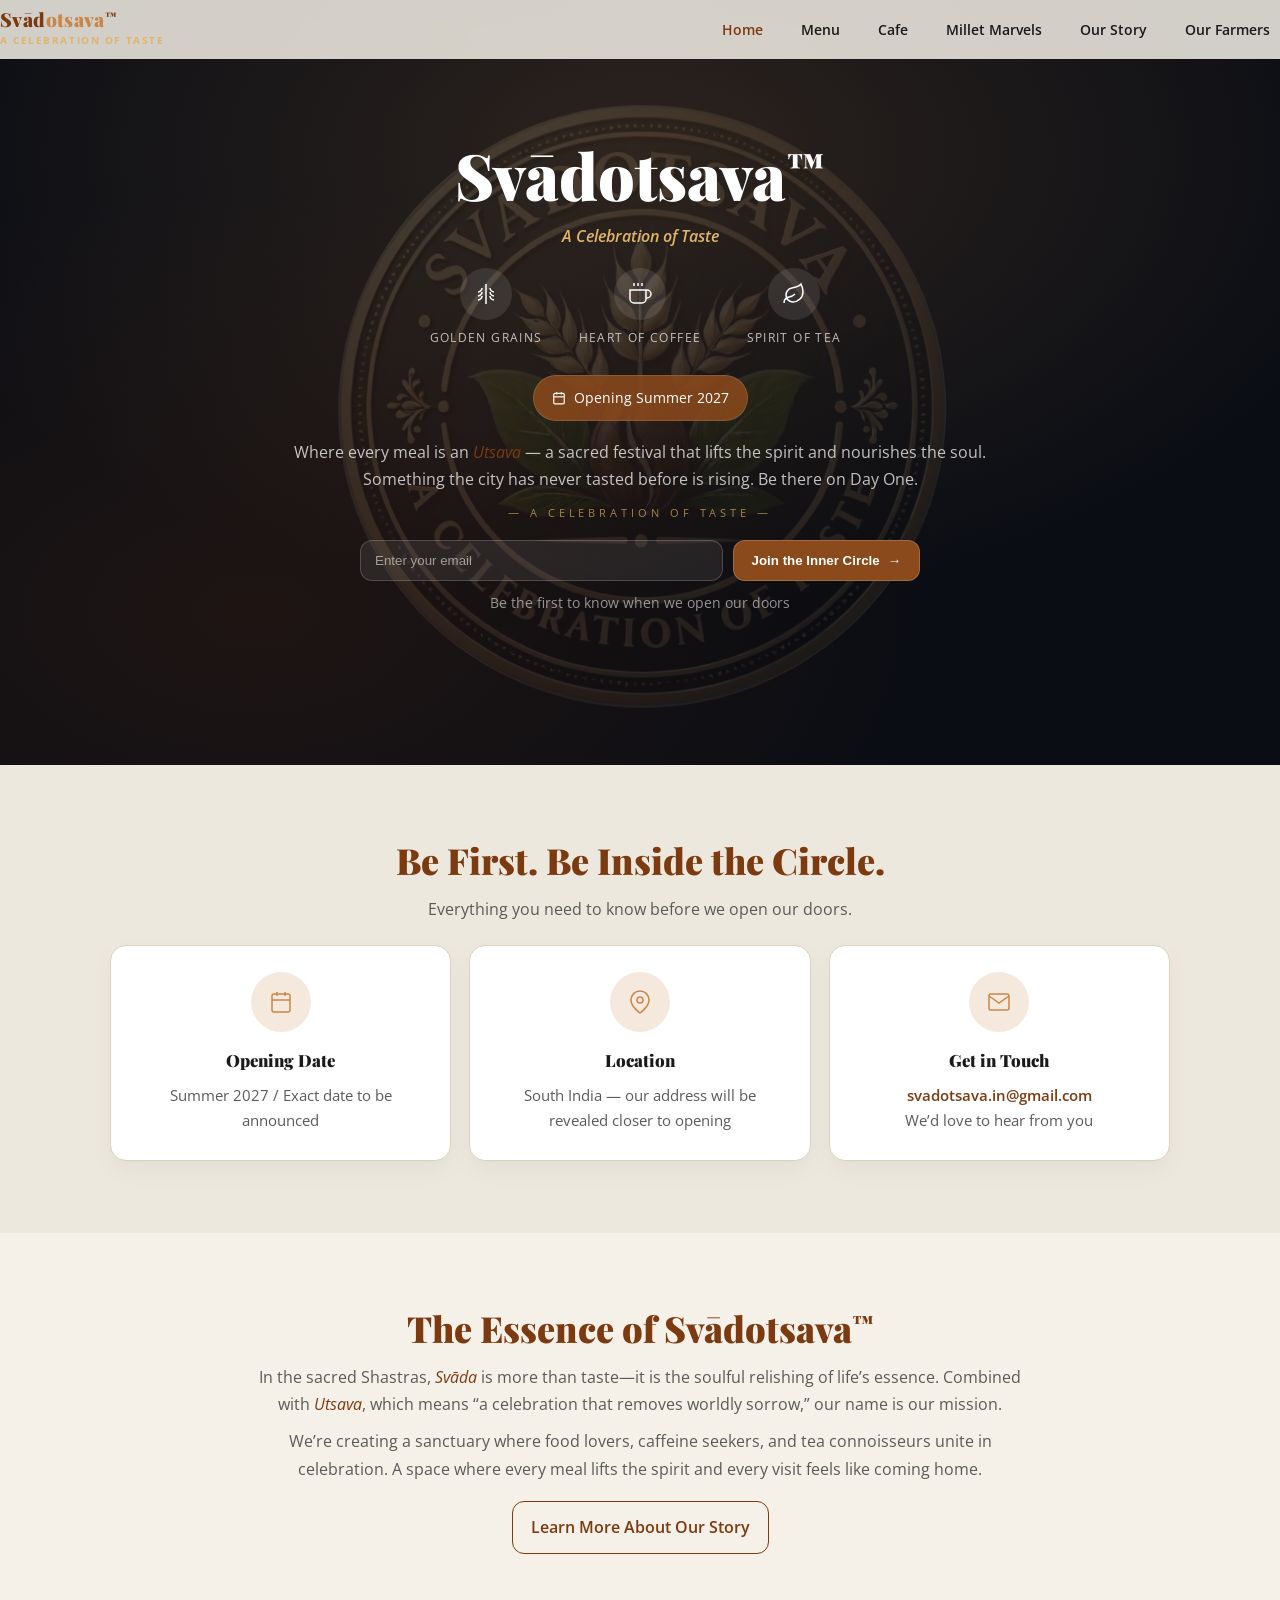
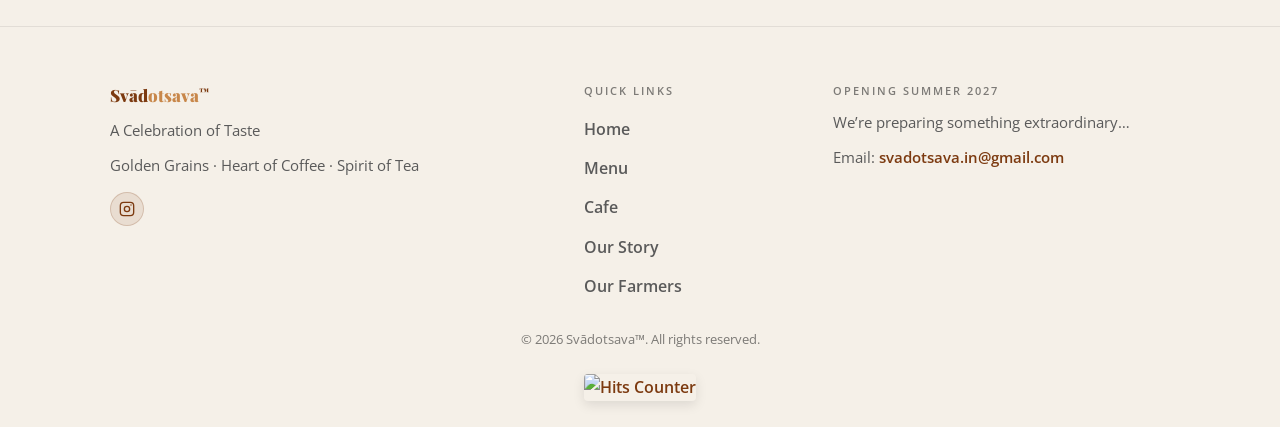
==== index.html @ d592bbbe "Update Instagram handle to svadotsava.cafe" ====
<!doctype html>
<html lang="en">

<head>
  <meta charset="utf-8" />
  <meta name="viewport" content="width=device-width,initial-scale=1" />
  <title>Svādotsava&trade; — Coming Soon</title>
  <meta name="description"
    content="Svādotsava™️ — A Celebration of Taste. Coming Summer 2027. Authentic South Indian flavors, specialty coffee, and artisan teas." />
  <meta property="og:title" content="Svādotsava™️ — A Celebration of Taste" />
  <meta property="og:description"
    content="Experience authentic South Indian flavors, specialty coffee, and artisan teas. Opening Summer 2027." />
  <meta property="og:image" content="https://cmnaveen.github.io/assets/images/brand/black_logo_circle_nobg.png" />
  <meta property="og:url" content="https://cmnaveen.github.io/" />
  <link rel="icon" type="image/png" href="assets/images/brand/black_logo_circle_nobg.png" />

  <link rel="preconnect" href="https://fonts.googleapis.com">
  <link rel="preconnect" href="https://fonts.gstatic.com" crossorigin>
  <link
    href="https://fonts.googleapis.com/css2?family=Playfair+Display:ital,wght@0,400..900;1,400..900&family=Open+Sans:wght@400;600&display=swap"
    rel="stylesheet">

  <link rel="stylesheet" href="assets/css/styles.css?v=3">
  <link rel="stylesheet" href="assets/css/colors_and_type.css">
  <script data-goatcounter="https://svadotsava.goatcounter.com/count"
        async src="//gc.zgo.at/count.js"></script>

  <link rel="stylesheet" href="assets/css/festivals.css">
</head>

<body class="page-home">

  <div class="page-symbol-field" aria-hidden="true">
    <span style="--x:8%;--y:12%;--r:-18deg;--s:1.9rem;">ॐ</span>
    <span style="--x:22%;--y:30%;--r:12deg;--s:2.2rem;">श्री</span>
    <span style="--x:15%;--y:22%;--r:0deg;--s:1.5rem;">卐</span>
    <span style="--x:41%;--y:10%;--r:-8deg;--s:1.7rem;">ॐ</span>
    <span style="--x:63%;--y:24%;--r:10deg;--s:2rem;">श्री</span>
    <span style="--x:72%;--y:9%;--r:0deg;--s:1.45rem;">卐</span>
    <span style="--x:82%;--y:14%;--r:-14deg;--s:1.8rem;">ॐ</span>
    <span style="--x:12%;--y:52%;--r:14deg;--s:2.1rem;">श्री</span>
    <span style="--x:24%;--y:46%;--r:0deg;--s:1.55rem;">卐</span>
    <span style="--x:31%;--y:66%;--r:-10deg;--s:1.8rem;">ॐ</span>
    <span style="--x:53%;--y:48%;--r:8deg;--s:2.3rem;">श्री</span>
    <span style="--x:61%;--y:62%;--r:0deg;--s:1.5rem;">卐</span>
    <span style="--x:76%;--y:58%;--r:-16deg;--s:1.9rem;">ॐ</span>
    <span style="--x:88%;--y:74%;--r:11deg;--s:2.1rem;">श्री</span>
    <span style="--x:18%;--y:84%;--r:-12deg;--s:2rem;">ॐ</span>
    <span style="--x:34%;--y:80%;--r:0deg;--s:1.5rem;">卐</span>
    <span style="--x:47%;--y:88%;--r:9deg;--s:2.2rem;">श्री</span>
    <span style="--x:69%;--y:82%;--r:-9deg;--s:1.8rem;">ॐ</span>
    <span style="--x:81%;--y:86%;--r:0deg;--s:1.45rem;">卐</span>
  </div>

  <!-- ══════════════════════════════════════════════
     SRI CHAKRA COUNTDOWN OVERLAY
     Target: March 19, 2026 — 08:09:21.108 AM IST
     ══════════════════════════════════════════════ -->
  <div id="countdown-overlay" style="
  position:fixed;inset:0;z-index:99999;
  background:radial-gradient(ellipse at center, #1a0a00 0%, #0d0500 60%, #000 100%);
  display:flex;flex-direction:column;align-items:center;justify-content:center;
  font-family:'Merriweather',Georgia,serif;
  transition:opacity 1.2s ease, visibility 1.2s ease;
  overflow:visible;
">

    <!-- Gold shimmer top text -->
    <div style="
    font-size:clamp(0.65rem,1.8vw,0.9rem);
    letter-spacing:0.35em;text-transform:uppercase;
    color:#c09050;opacity:0.75;margin-bottom:28px;
    animation:fadeSlide 1.4s ease both;
  ">
      ✦ &nbsp; A Celebration of Taste &nbsp; ✦
    </div>

    <!-- Sacred mandala container -->
    <div id="sri-chakra-wrap" style="
    position:relative;width:min(52vmin,320px);height:min(52vmin,320px);
    margin-bottom:32px;
    overflow:visible;
  ">
      <div class="overlay-symbol-orbit" aria-hidden="true">
        <span style="--a:0deg">ॐ</span>
        <span style="--a:30deg">श्री</span>
        <span style="--a:60deg">卐</span>
        <span style="--a:90deg">ॐ</span>
        <span style="--a:120deg">श्री</span>
        <span style="--a:150deg">卐</span>
        <span style="--a:180deg">ॐ</span>
        <span style="--a:210deg">श्री</span>
        <span style="--a:240deg">卐</span>
        <span style="--a:270deg">ॐ</span>
        <span style="--a:300deg">श्री</span>
        <span style="--a:330deg">卐</span>
      </div>
      <!-- Outer mandala rings (slow reverse spin) -->
      <svg
        style="position:absolute;inset:0;width:100%;height:100%;animation:spinReverse 40s linear infinite;filter:drop-shadow(0 0 30px rgba(192,144,80,0.45));"
        viewBox="0 0 320 320">
        <defs>
          <linearGradient id="ringGrad" x1="0%" y1="0%" x2="100%" y2="100%">
            <stop offset="0%" stop-color="#f0d080" />
            <stop offset="50%" stop-color="#c09050" />
            <stop offset="100%" stop-color="#f0d080" />
          </linearGradient>
          <path id="outerPetal" d="M160 12 C172 28 180 52 160 76 C140 52 148 28 160 12Z" />
          <path id="diamondPetal" d="M160 44 L171 60 L160 78 L149 60 Z" />
          <circle id="outerDot" cx="160" cy="16" r="3.7" />
        </defs>
        <g fill="none" stroke="url(#ringGrad)" opacity="0.45">
          <circle cx="160" cy="160" r="154" stroke-width="1.6" />
          <circle cx="160" cy="160" r="146" stroke-width="0.8" stroke-dasharray="2 7" />
          <circle cx="160" cy="160" r="136" stroke-width="1" />
        </g>
        <g opacity="0.52" fill="none" stroke="#c79242" stroke-width="0.95">
          <use href="#outerPetal" />
          <use href="#outerPetal" transform="rotate(15,160,160)" />
          <use href="#outerPetal" transform="rotate(30,160,160)" />
          <use href="#outerPetal" transform="rotate(45,160,160)" />
          <use href="#outerPetal" transform="rotate(60,160,160)" />
          <use href="#outerPetal" transform="rotate(75,160,160)" />
          <use href="#outerPetal" transform="rotate(90,160,160)" />
          <use href="#outerPetal" transform="rotate(105,160,160)" />
          <use href="#outerPetal" transform="rotate(120,160,160)" />
          <use href="#outerPetal" transform="rotate(135,160,160)" />
          <use href="#outerPetal" transform="rotate(150,160,160)" />
          <use href="#outerPetal" transform="rotate(165,160,160)" />
          <use href="#outerPetal" transform="rotate(180,160,160)" />
          <use href="#outerPetal" transform="rotate(195,160,160)" />
          <use href="#outerPetal" transform="rotate(210,160,160)" />
          <use href="#outerPetal" transform="rotate(225,160,160)" />
          <use href="#outerPetal" transform="rotate(240,160,160)" />
          <use href="#outerPetal" transform="rotate(255,160,160)" />
          <use href="#outerPetal" transform="rotate(270,160,160)" />
          <use href="#outerPetal" transform="rotate(285,160,160)" />
          <use href="#outerPetal" transform="rotate(300,160,160)" />
          <use href="#outerPetal" transform="rotate(315,160,160)" />
          <use href="#outerPetal" transform="rotate(330,160,160)" />
          <use href="#outerPetal" transform="rotate(345,160,160)" />
        </g>
        <g opacity="0.55" fill="none" stroke="#e3b86a" stroke-width="0.9">
          <use href="#diamondPetal" />
          <use href="#diamondPetal" transform="rotate(11.25,160,160)" />
          <use href="#diamondPetal" transform="rotate(22.5,160,160)" />
          <use href="#diamondPetal" transform="rotate(33.75,160,160)" />
          <use href="#diamondPetal" transform="rotate(45,160,160)" />
          <use href="#diamondPetal" transform="rotate(56.25,160,160)" />
          <use href="#diamondPetal" transform="rotate(67.5,160,160)" />
          <use href="#diamondPetal" transform="rotate(78.75,160,160)" />
          <use href="#diamondPetal" transform="rotate(90,160,160)" />
          <use href="#diamondPetal" transform="rotate(101.25,160,160)" />
          <use href="#diamondPetal" transform="rotate(112.5,160,160)" />
          <use href="#diamondPetal" transform="rotate(123.75,160,160)" />
          <use href="#diamondPetal" transform="rotate(135,160,160)" />
          <use href="#diamondPetal" transform="rotate(146.25,160,160)" />
          <use href="#diamondPetal" transform="rotate(157.5,160,160)" />
          <use href="#diamondPetal" transform="rotate(168.75,160,160)" />
          <use href="#diamondPetal" transform="rotate(180,160,160)" />
          <use href="#diamondPetal" transform="rotate(191.25,160,160)" />
          <use href="#diamondPetal" transform="rotate(202.5,160,160)" />
          <use href="#diamondPetal" transform="rotate(213.75,160,160)" />
          <use href="#diamondPetal" transform="rotate(225,160,160)" />
          <use href="#diamondPetal" transform="rotate(236.25,160,160)" />
          <use href="#diamondPetal" transform="rotate(247.5,160,160)" />
          <use href="#diamondPetal" transform="rotate(258.75,160,160)" />
          <use href="#diamondPetal" transform="rotate(270,160,160)" />
          <use href="#diamondPetal" transform="rotate(281.25,160,160)" />
          <use href="#diamondPetal" transform="rotate(292.5,160,160)" />
          <use href="#diamondPetal" transform="rotate(303.75,160,160)" />
          <use href="#diamondPetal" transform="rotate(315,160,160)" />
          <use href="#diamondPetal" transform="rotate(326.25,160,160)" />
          <use href="#diamondPetal" transform="rotate(337.5,160,160)" />
          <use href="#diamondPetal" transform="rotate(348.75,160,160)" />
        </g>
        <g fill="#c08a3e" opacity="0.78">
          <use href="#outerDot" />
          <use href="#outerDot" transform="rotate(15,160,160)" />
          <use href="#outerDot" transform="rotate(30,160,160)" />
          <use href="#outerDot" transform="rotate(45,160,160)" />
          <use href="#outerDot" transform="rotate(60,160,160)" />
          <use href="#outerDot" transform="rotate(75,160,160)" />
          <use href="#outerDot" transform="rotate(90,160,160)" />
          <use href="#outerDot" transform="rotate(105,160,160)" />
          <use href="#outerDot" transform="rotate(120,160,160)" />
          <use href="#outerDot" transform="rotate(135,160,160)" />
          <use href="#outerDot" transform="rotate(150,160,160)" />
          <use href="#outerDot" transform="rotate(165,160,160)" />
          <use href="#outerDot" transform="rotate(180,160,160)" />
          <use href="#outerDot" transform="rotate(195,160,160)" />
          <use href="#outerDot" transform="rotate(210,160,160)" />
          <use href="#outerDot" transform="rotate(225,160,160)" />
          <use href="#outerDot" transform="rotate(240,160,160)" />
          <use href="#outerDot" transform="rotate(255,160,160)" />
          <use href="#outerDot" transform="rotate(270,160,160)" />
          <use href="#outerDot" transform="rotate(285,160,160)" />
          <use href="#outerDot" transform="rotate(300,160,160)" />
          <use href="#outerDot" transform="rotate(315,160,160)" />
          <use href="#outerDot" transform="rotate(330,160,160)" />
          <use href="#outerDot" transform="rotate(345,160,160)" />
        </g>
      </svg>

      <!-- Main mandala disc (forward spin) -->
      <svg id="chakra-spin"
        style="position:absolute;inset:0;width:100%;height:100%;animation:spinFwd 22s linear infinite;"
        viewBox="0 0 320 320">
        <defs>
          <radialGradient id="centerGlow" cx="50%" cy="50%" r="50%">
            <stop offset="0%" stop-color="#fff5d0" stop-opacity="0.9" />
            <stop offset="40%" stop-color="#e8a830" stop-opacity="0.6" />
            <stop offset="100%" stop-color="#7a4a10" stop-opacity="0" />
          </radialGradient>
          <linearGradient id="goldLine" x1="0%" y1="0%" x2="100%" y2="100%">
            <stop offset="0%" stop-color="#f7d980" />
            <stop offset="50%" stop-color="#c28a39" />
            <stop offset="100%" stop-color="#f2c86a" />
          </linearGradient>
          <path id="lotusLarge" d="M160 46 C176 66 184 98 160 122 C136 98 144 66 160 46Z" />
          <path id="lotusSmall" d="M160 98 C171 112 174 132 160 146 C146 132 149 112 160 98Z" />
          <path id="scallop" d="M160 72 C168 78 173 88 160 96 C147 88 152 78 160 72Z" />
          <circle id="midDot" cx="160" cy="78" r="2.8" />
        </defs>

        <circle cx="160" cy="160" r="122" fill="none" stroke="url(#goldLine)" stroke-width="1.4" opacity="0.42" />
        <circle cx="160" cy="160" r="109" fill="none" stroke="#dca95a" stroke-width="0.85" stroke-dasharray="1 7"
          opacity="0.72" />
        <circle cx="160" cy="160" r="101" fill="none" stroke="#b97f33" stroke-width="1" opacity="0.38" />

        <g opacity="0.76" stroke="url(#goldLine)" stroke-width="1.05" fill="none">
          <use href="#lotusLarge" />
          <use href="#lotusLarge" transform="rotate(22.5,160,160)" />
          <use href="#lotusLarge" transform="rotate(45,160,160)" />
          <use href="#lotusLarge" transform="rotate(67.5,160,160)" />
          <use href="#lotusLarge" transform="rotate(90,160,160)" />
          <use href="#lotusLarge" transform="rotate(112.5,160,160)" />
          <use href="#lotusLarge" transform="rotate(135,160,160)" />
          <use href="#lotusLarge" transform="rotate(157.5,160,160)" />
          <use href="#lotusLarge" transform="rotate(180,160,160)" />
          <use href="#lotusLarge" transform="rotate(202.5,160,160)" />
          <use href="#lotusLarge" transform="rotate(225,160,160)" />
          <use href="#lotusLarge" transform="rotate(247.5,160,160)" />
          <use href="#lotusLarge" transform="rotate(270,160,160)" />
          <use href="#lotusLarge" transform="rotate(292.5,160,160)" />
          <use href="#lotusLarge" transform="rotate(315,160,160)" />
          <use href="#lotusLarge" transform="rotate(337.5,160,160)" />
        </g>
        <circle cx="160" cy="160" r="88" fill="none" stroke="#f1ca79" stroke-width="0.95" opacity="0.68" />
        <g opacity="0.64" stroke="#d4a55b" stroke-width="0.85" fill="none">
          <use href="#scallop" />
          <use href="#scallop" transform="rotate(15,160,160)" />
          <use href="#scallop" transform="rotate(30,160,160)" />
          <use href="#scallop" transform="rotate(45,160,160)" />
          <use href="#scallop" transform="rotate(60,160,160)" />
          <use href="#scallop" transform="rotate(75,160,160)" />
          <use href="#scallop" transform="rotate(90,160,160)" />
          <use href="#scallop" transform="rotate(105,160,160)" />
          <use href="#scallop" transform="rotate(120,160,160)" />
          <use href="#scallop" transform="rotate(135,160,160)" />
          <use href="#scallop" transform="rotate(150,160,160)" />
          <use href="#scallop" transform="rotate(165,160,160)" />
          <use href="#scallop" transform="rotate(180,160,160)" />
          <use href="#scallop" transform="rotate(195,160,160)" />
          <use href="#scallop" transform="rotate(210,160,160)" />
          <use href="#scallop" transform="rotate(225,160,160)" />
          <use href="#scallop" transform="rotate(240,160,160)" />
          <use href="#scallop" transform="rotate(255,160,160)" />
          <use href="#scallop" transform="rotate(270,160,160)" />
          <use href="#scallop" transform="rotate(285,160,160)" />
          <use href="#scallop" transform="rotate(300,160,160)" />
          <use href="#scallop" transform="rotate(315,160,160)" />
          <use href="#scallop" transform="rotate(330,160,160)" />
          <use href="#scallop" transform="rotate(345,160,160)" />
        </g>
        <g fill="#f3cf82" opacity="0.72">
          <use href="#midDot" />
          <use href="#midDot" transform="rotate(15,160,160)" />
          <use href="#midDot" transform="rotate(30,160,160)" />
          <use href="#midDot" transform="rotate(45,160,160)" />
          <use href="#midDot" transform="rotate(60,160,160)" />
          <use href="#midDot" transform="rotate(75,160,160)" />
          <use href="#midDot" transform="rotate(90,160,160)" />
          <use href="#midDot" transform="rotate(105,160,160)" />
          <use href="#midDot" transform="rotate(120,160,160)" />
          <use href="#midDot" transform="rotate(135,160,160)" />
          <use href="#midDot" transform="rotate(150,160,160)" />
          <use href="#midDot" transform="rotate(165,160,160)" />
          <use href="#midDot" transform="rotate(180,160,160)" />
          <use href="#midDot" transform="rotate(195,160,160)" />
          <use href="#midDot" transform="rotate(210,160,160)" />
          <use href="#midDot" transform="rotate(225,160,160)" />
          <use href="#midDot" transform="rotate(240,160,160)" />
          <use href="#midDot" transform="rotate(255,160,160)" />
          <use href="#midDot" transform="rotate(270,160,160)" />
          <use href="#midDot" transform="rotate(285,160,160)" />
          <use href="#midDot" transform="rotate(300,160,160)" />
          <use href="#midDot" transform="rotate(315,160,160)" />
          <use href="#midDot" transform="rotate(330,160,160)" />
          <use href="#midDot" transform="rotate(345,160,160)" />
        </g>

        <circle cx="160" cy="160" r="68" fill="none" stroke="url(#goldLine)" stroke-width="1.2" opacity="0.72" />
        <g opacity="0.78" stroke="url(#goldLine)" stroke-width="0.95" fill="none">
          <use href="#lotusSmall" />
          <use href="#lotusSmall" transform="rotate(30,160,160)" />
          <use href="#lotusSmall" transform="rotate(60,160,160)" />
          <use href="#lotusSmall" transform="rotate(90,160,160)" />
          <use href="#lotusSmall" transform="rotate(120,160,160)" />
          <use href="#lotusSmall" transform="rotate(150,160,160)" />
          <use href="#lotusSmall" transform="rotate(180,160,160)" />
          <use href="#lotusSmall" transform="rotate(210,160,160)" />
          <use href="#lotusSmall" transform="rotate(240,160,160)" />
          <use href="#lotusSmall" transform="rotate(270,160,160)" />
          <use href="#lotusSmall" transform="rotate(300,160,160)" />
          <use href="#lotusSmall" transform="rotate(330,160,160)" />
        </g>

        <circle cx="160" cy="160" r="44" fill="none" stroke="#f2d28b" stroke-width="1.05" opacity="0.74" />
        <circle cx="160" cy="160" r="31" fill="none" stroke="#ca913f" stroke-width="0.9" opacity="0.7" />
        <circle cx="160" cy="160" r="18" fill="none" stroke="#f2cf83" stroke-width="0.95" opacity="0.82" />

        <!-- Bindu (central dot) -->
        <circle cx="160" cy="160" r="8" fill="#f3c96b" opacity="0.95" />
        <circle cx="160" cy="160" r="4" fill="#fff8e0" />
        <circle cx="160" cy="160" r="42" fill="url(#centerGlow)" opacity="0.32" />
      </svg>
    </div>

    <!-- Brand name -->
    <div style="
    font-size:clamp(1.4rem,4.5vw,2.2rem);
    background:linear-gradient(135deg,#f7e090,#c09050,#f7e090);
    -webkit-background-clip:text;-webkit-text-fill-color:transparent;
    background-clip:text;
    letter-spacing:0.08em;margin-bottom:6px;
    animation:fadeSlide 1.6s ease 0.3s both;
    font-weight:900;
  ">Svādotsava<sup style="font-size:0.45em;-webkit-text-fill-color:#c09050;">™</sup></div>
    <div style="
    font-size:clamp(0.55rem,1.5vw,0.75rem);letter-spacing:0.3em;
    color:#a07030;text-transform:uppercase;margin-bottom:36px;
    animation:fadeSlide 1.6s ease 0.5s both;
  ">A Celebration of Taste</div>
    <div style="
    font-size:clamp(0.62rem,1.7vw,0.88rem);
    letter-spacing:0.14em;
    color:#ddb167;
    margin:-18px 0 28px;
    animation:fadeSlide 1.6s ease 0.6s both;
    text-align:center;
  ">ॐ ऐं ह्रीं श्रीं श्री मात्रे नमः</div>

    <!-- Countdown timer -->
    <div id="countdown-timer" style="
    display:flex;gap:clamp(12px,3vw,28px);
    animation:fadeSlide 1.6s ease 0.7s both;
  ">
      <div class="cd-unit"><span id="cd-days">00</span><label>Days</label></div>
      <div class="cd-sep">:</div>
      <div class="cd-unit"><span id="cd-hours">00</span><label>Hours</label></div>
      <div class="cd-sep">:</div>
      <div class="cd-unit"><span id="cd-minutes">00</span><label>Minutes</label></div>
      <div class="cd-sep">:</div>
      <div class="cd-unit"><span id="cd-seconds">00</span><label>Seconds</label></div>
      <div class="cd-sep">:</div>
      <div class="cd-unit"><span id="cd-milliseconds">000</span><label>Millisec</label></div>
    </div>

    <!-- Opening hint -->
    <div style="
    margin-top:30px;font-size:clamp(0.6rem,1.6vw,0.78rem);
    color:#7a5520;letter-spacing:0.15em;text-transform:uppercase;
    animation:fadeSlide 1.8s ease 1s both;
  ">✨ Opening Soon — Stay tuned to this page</div>

  </div><!-- /countdown-overlay -->

  <style>
    @keyframes spinFwd {
      to {
        transform: rotate(360deg);
      }
    }

    @keyframes spinReverse {
      to {
        transform: rotate(-360deg);
      }
    }

    @keyframes fadeSlide {
      from {
        opacity: 0;
        transform: translateY(14px);
      }

      to {
        opacity: 1;
        transform: none;
      }
    }

    @keyframes pulse {

      0%,
      100% {
        opacity: 1;
      }

      50% {
        opacity: 0.6;
      }
    }

    @keyframes orbitDrift {
      to {
        transform: rotate(360deg);
      }
    }

    .overlay-symbol-orbit {
      position: absolute;
      inset: 0;
      animation: orbitDrift 42s linear infinite;
      pointer-events: none;
    }

    .overlay-symbol-orbit span {
      position: absolute;
      left: 50%;
      top: 50%;
      transform:
        rotate(var(--a)) translateY(-120px) rotate(calc(var(--a) * -1));
      transform-origin: center;
      margin: -12px 0 0 -12px;
      font-size: clamp(1rem, 2.1vw, 1.35rem);
      color: rgba(232, 184, 96, 0.62);
      text-shadow: 0 0 12px rgba(192, 144, 80, 0.35);
      letter-spacing: 0.04em;
    }

    .cd-unit {
      display: flex;
      flex-direction: column;
      align-items: center;
      background: rgba(192, 144, 80, 0.08);
      border: 1px solid rgba(192, 144, 80, 0.25);
      border-radius: 10px;
      padding: clamp(10px, 2.5vw, 18px) clamp(12px, 3vw, 22px);
      min-width: clamp(58px, 12vw, 90px);
      backdrop-filter: blur(6px);
    }

    .cd-unit span {
      font-size: clamp(1.5rem, 5vw, 2.8rem);
      font-weight: 900;
      background: linear-gradient(180deg, #f7e090, #c09050);
      -webkit-background-clip: text;
      -webkit-text-fill-color: transparent;
      background-clip: text;
      line-height: 1;
      letter-spacing: 0.05em;
      font-variant-numeric: tabular-nums;
    }

    .cd-unit label {
      font-size: clamp(0.5rem, 1.3vw, 0.65rem);
      letter-spacing: 0.2em;
      text-transform: uppercase;
      color: #a07030;
      margin-top: 6px;
      font-family: 'Open Sans', sans-serif;
      font-weight: 600;
    }

    .cd-sep {
      font-size: clamp(1.2rem, 4vw, 2.2rem);
      color: #c09050;
      opacity: 0.7;
      align-self: center;
      padding-bottom: 14px;
      animation: pulse 1s ease infinite;
    }

    #countdown-overlay.hidden {
      opacity: 0;
      visibility: hidden;
      pointer-events: none;
    }
  </style>

  <script>
    (function () {
      // Target: March 19 2026, 08:09:21.108 AM — treat as IST (UTC+5:30)
      // IST offset = +5:30 => subtract 5.5h from local IST to get UTC
      // UTC equivalent: March 19 2026, 02:39:21.108 UTC
      var TARGET = new Date('2026-03-19T02:39:21.108Z').getTime();

      function pad(n) { return String(Math.floor(n)).padStart(2, '0'); }
      function padMs(n) { return String(Math.floor(n)).padStart(3, '0'); }

      function tick() {
        var now = Date.now();
        var diff = TARGET - now;

        if (diff <= 0) {
          reveal();
          return;
        }

        var days = diff / 86400000;
        var hours = (diff % 86400000) / 3600000;
        var mins = (diff % 3600000) / 60000;
        var secs = (diff % 60000) / 1000;
        var ms = diff % 1000;

        document.getElementById('cd-days').textContent = pad(days);
        document.getElementById('cd-hours').textContent = pad(hours);
        document.getElementById('cd-minutes').textContent = pad(mins);
        document.getElementById('cd-seconds').textContent = pad(secs);
        document.getElementById('cd-milliseconds').textContent = padMs(ms);

        // Sync chakra spin speed to secs remaining (faster near zero)
        var progress = Math.max(0, Math.min(1, 1 - diff / (6 * 86400000)));
        var duration = Math.max(4, 22 - progress * 18);
        var el = document.getElementById('chakra-spin');
        if (el) el.style.animationDuration = duration.toFixed(1) + 's';
      }

      function reveal() {
        var overlay = document.getElementById('countdown-overlay');
        overlay.classList.add('hidden');
        setTimeout(function () { overlay.style.display = 'none'; }, 1300);
      }

      // Check immediately
      if (Date.now() >= TARGET) { reveal(); return; }

      tick();
      setInterval(tick, 43);
    })();
  </script>

  <!-- NAV -->
  <header class="nav">
    <div class="container nav-inner">
      <a href="index.html" class="brand-box">
        <div class="brand-name"><span style="color:var(--primary)">Svād</span><span
            style="color:var(--accent)">otsava</span><sup class="tm">&trade;</sup></div>
        <div class="brand-tagline">A Celebration of Taste</div>
      </a>
      <button class="mobile-menu-toggle" id="mobile-toggle" aria-label="Toggle Menu" aria-expanded="false"
        onclick="(function(b){const n=document.getElementById('nav-links'),d=document.getElementById('nav-backdrop'),o=n.classList.toggle('open');d.classList.toggle('open',o);b.setAttribute('aria-expanded',o);})(this)">☰</button>
      <div id="nav-backdrop" class="nav-backdrop"
        onclick="document.getElementById('nav-links').classList.remove('open');document.getElementById('mobile-toggle').setAttribute('aria-expanded','false');this.classList.remove('open');">
      </div>
      <nav id="nav-links" class="nav-links" aria-label="Primary">
        <a class="active" href="index.html">Home</a>
        <a href="menu.html">Menu</a>
        <a href="cafe.html">Cafe</a>
        <a href="millets.html">Millet Marvels</a>
        <a href="story.html">Our Story</a>
        <a href="farmers.html">Our Farmers</a>
      </nav>
    </div>
  </header>

  <main>

    <!-- HERO -->
    <section class="hero">
      <div class="hero-watermark" aria-hidden="true">
        <!-- Put your logo as "logo.png" in the same folder -->
        <img src="assets/images/brand/black_logo_circle_nobg.png" alt="" />
      </div>

      <div class="container hero-inner">
        <h1 class="reveal" data-delay="0">Svādotsava<sup class="tm">&trade;</sup></h1>
        <p class="tagline reveal" data-delay="100">A Celebration of Taste</p>

        <div class="trinity reveal" data-delay="200">
          <div class="tri-item">
            <div class="tri-icon"><svg width="24" height="24" viewBox="0 0 24 24" fill="none" stroke="currentColor"
                stroke-width="1.5">
                <path
                  d="M12 2v20M8 6c0 2-2 4-4 4M8 10c0 2-2 4-4 4M8 14c0 2-2 4-4 4M16 6c0 2 2 4 4 4M16 10c0 2 2 4 4 4M16 14c0 2 2 4 4 4" />
              </svg></div>
            <div class="tri-label">Golden Grains</div>
          </div>
          <div class="tri-item">
            <div class="tri-icon"><svg width="24" height="24" viewBox="0 0 24 24" fill="none" stroke="currentColor"
                stroke-width="1.5">
                <path d="M18 8h1a4 4 0 0 1 0 8h-1M2 8h16v9a4 4 0 0 1-4 4H6a4 4 0 0 1-4-4V8zM6 1v3M10 1v3M14 1v3" />
              </svg></div>
            <div class="tri-label">Heart of Coffee</div>
          </div>
          <div class="tri-item">
            <div class="tri-icon"><svg width="24" height="24" viewBox="0 0 24 24" fill="none" stroke="currentColor"
                stroke-width="1.5">
                <path
                  d="M11 20A7 7 0 0 1 9.8 6.1C15.5 5 17 4.48 19 2c1 2 2 4.18 2 8 0 5.5-4.78 10-10 10ZM2 21c0-3 1.85-5.36 5.08-6C9.5 14.52 12 13 13 12" />
              </svg></div>
            <div class="tri-label">Spirit of Tea</div>
          </div>
        </div>

        <div class="pill reveal" data-delay="300">
          <svg width="14" height="14" viewBox="0 0 24 24" fill="none" stroke="currentColor" stroke-width="2"
            style="flex-shrink:0">
            <rect x="3" y="4" width="18" height="18" rx="2" />
            <line x1="16" y1="2" x2="16" y2="6" />
            <line x1="8" y1="2" x2="8" y2="6" />
            <line x1="3" y1="10" x2="21" y2="10" />
          </svg>
          Opening Summer 2027
        </div>

        <p class="reveal" data-delay="400">
          Where every meal is an <em>Utsava</em> — a sacred festival that lifts the spirit and nourishes the soul.
          Something the city has never tasted before is rising. Be there on Day&nbsp;One.
        </p>

        <div class="tiny-gold reveal" data-delay="500">— A CELEBRATION OF TASTE —</div>

        <div id="signup-container">
          <form class="signup reveal" data-delay="600" id="signup-form">
            <input type="email" name="email" placeholder="Enter your email" aria-label="Email address" required />
            <button class="btn" type="submit">Join the Inner Circle <span class="arrow">→</span></button>
          </form>
          <div id="signup-success" class="success-message reveal" style="display: none;">
            <div style="margin-bottom: 18px; display:flex; justify-content:center;">
              <svg width="56" height="56" viewBox="0 0 56 56" fill="none">
                <circle cx="28" cy="28" r="27" stroke="#c09050" stroke-width="1.5" opacity="0.55" />
                <path d="M18 28l7 7 13-13" stroke="#c09050" stroke-width="2.5" stroke-linecap="round"
                  stroke-linejoin="round" />
              </svg>
            </div>
            <h3>You're on the list!</h3>
            <p>We'll reach you first when our doors open. Welcome to the inner circle.</p>
          </div>
          <div id="signup-error" class="error-message" style="display: none;">
            Something went wrong. Please try again or email us directly at svadotsava.in@gmail.com.
          </div>
        </div>
        <div class="hint reveal" data-delay="700">Be the first to know when we open our doors</div>
      </div>
    </section>

    <!-- INFO CARDS -->
    <section class="muted-section">
      <div class="container center">
        <h2 class="reveal">Be First. Be Inside the Circle.</h2>
        <p class="lead reveal" data-delay="100">Everything you need to know before we open our doors.</p>

        <div class="cards">
          <div class="card reveal" data-delay="150">
            <div class="icircle"><svg width="24" height="24" viewBox="0 0 24 24" fill="none" stroke="currentColor"
                stroke-width="1.5">
                <rect x="3" y="4" width="18" height="18" rx="2" ry="2" />
                <line x1="16" y1="2" x2="16" y2="6" />
                <line x1="8" y1="2" x2="8" y2="6" />
                <line x1="3" y1="10" x2="21" y2="10" />
              </svg></div>
            <h3>Opening Date</h3>
            <p>Summer 2027 / Exact date to be announced</p>
          </div>

          <div class="card reveal" data-delay="250">
            <div class="icircle"><svg width="24" height="24" viewBox="0 0 24 24" fill="none" stroke="currentColor"
                stroke-width="1.5">
                <path d="M21 10c0 7-9 13-9 13s-9-6-9-13a9 9 0 0 1 18 0z" />
                <circle cx="12" cy="10" r="3" />
              </svg></div>
            <h3>Location</h3>
            <p>South India — our address will be revealed closer to opening</p>
          </div>

          <div class="card reveal" data-delay="350">
            <div class="icircle"><svg width="24" height="24" viewBox="0 0 24 24" fill="none" stroke="currentColor"
                stroke-width="1.5">
                <path d="M4 4h16c1.1 0 2 .9 2 2v12c0 1.1-.9 2-2 2H4c-1.1 0-2-.9-2-2V6c0-1.1.9-2 2-2z" />
                <polyline points="22,6 12,13 2,6" />
              </svg></div>
            <h3>Get in Touch</h3>
            <p><a href="mailto:svadotsava.in@gmail.com">svadotsava.in@gmail.com</a><br />We’d love to hear from you</p>
          </div>
        </div>
      </div>
    </section>

    <!-- WHAT IS -->
    <section>
      <div class="container center">
        <h2 class="reveal">The Essence of Svādotsava<sup class="tm">&trade;</sup></h2>
        <p class="lead reveal" data-delay="100">
          In the sacred Shastras, <em>Svāda</em> is more than taste—it is the soulful relishing of life’s essence.
          Combined with <em>Utsava</em>, which means “a celebration that removes worldly sorrow,” our name is our
          mission.
        </p>
        <p class="lead reveal" data-delay="200" style="margin-top:10px;">
          We’re creating a sanctuary where food lovers, caffeine seekers, and tea connoisseurs unite in celebration.
          A space where every meal lifts the spirit and every visit feels like coming home.
        </p>

        <a class="outline-btn reveal" data-delay="300" href="story.html">Learn More About Our Story</a>
      </div>
    </section>

    <!-- FOOTER -->
  </main>

  <footer>
    <div class="container">
      <div class="footer-grid">
        <div>
          <div class="f-brand"><span style="color:var(--primary)">Svād</span><span
              style="color:var(--accent)">otsava</span><sup class="tm">&trade;</sup></div>
          <div class="f-small">A Celebration of Taste</div>
          <div class="f-small" style="margin-top:10px;">Golden Grains · Heart of Coffee · Spirit of Tea</div>
          <div class="social-links">
            <a href="https://instagram.com/svadotsava.cafe" target="_blank" rel="noopener" class="social-link"
              aria-label="Instagram">
              <svg width="16" height="16" viewBox="0 0 24 24" fill="none" stroke="currentColor" stroke-width="2"
                stroke-linecap="round" stroke-linejoin="round">
                <rect x="2" y="2" width="20" height="20" rx="5" />
                <circle cx="12" cy="12" r="4" />
                <circle cx="18" cy="6" r="1" fill="currentColor" stroke="none" />
              </svg>
            </a>
          </div>
        </div>

        <div>
          <div class="f-label">Quick Links</div>
          <div class="f-links">
            <a href="index.html">Home</a>
            <a href="menu.html">Menu</a>
            <a href="cafe.html">Cafe</a>
            <a href="story.html">Our Story</a>
            <a href="farmers.html">Our Farmers</a>
          </div>
        </div>

        <div>
          <div class="f-label">Opening Summer 2027</div>
          <div class="f-small">We’re preparing something extraordinary…</div>
          <div class="f-small" style="margin-top:10px;">
            Email: <a href="mailto:svadotsava.in@gmail.com"
              style="color:var(--primary);font-weight:600;">svadotsava.in@gmail.com</a>
          </div>
        </div>
      </div>

      <div class="copyright">© 2026 Svādotsava™️. All rights reserved.</div>
      <div class="visitor-counter reveal" data-delay="300">
        <a href="https://hits.dwyl.com/cmnaveen/cmnaveen.github.io">
          <img
            src="https://hits.dwyl.com/cmnaveen/cmnaveen.github.io.svg?style=flat-square&show=unique&label=Svadotsava+Visitors&color=7c3a10"
            alt="Hits Counter" />
        </a>
      </div>
    </div>
  </footer>

  <script>
    // Smooth scroll-reveal animations (IntersectionObserver) + small stagger
    const revealEls = [...document.querySelectorAll('.reveal')];

    const io = new IntersectionObserver((entries) => {
      entries.forEach((e) => {
        if (!e.isIntersecting) return;
        const el = e.target;
        const delay = parseInt(el.getAttribute('data-delay') || '0', 10);
        setTimeout(() => el.classList.add('in'), delay);
        io.unobserve(el);
      });
    }, { threshold: 0.1 });

    revealEls.forEach(el => io.observe(el));

    // Hero initial stagger (ensures fast fade even if already in view)
    window.addEventListener('load', () => {
      revealEls.forEach(el => {
        if (el.getBoundingClientRect().top < window.innerHeight * 0.95) {
          const delay = parseInt(el.getAttribute('data-delay') || '0', 10);
          setTimeout(() => el.classList.add('in'), delay);
        }
      });
    });

    // Notify Me Form Handling
    const signupForm = document.getElementById('signup-form');
    const signupSuccess = document.getElementById('signup-success');
    const signupError = document.getElementById('signup-error');

    if (signupForm) {
      signupForm.addEventListener('submit', function (e) {
        e.preventDefault();
        signupForm.classList.add('submitting');
        signupError.style.display = 'none';

        const formData = new FormData(this);

        // Visual Mockup Mode: Show success even if fetch fails
        fetch('https://formspree.io/f/mjvnyrzk', {
          method: 'POST',
          body: formData,
          headers: {
            'Accept': 'application/json'
          }
        }).then(response => {
          // In production, we check response.ok. 
          // For this visual preview, we'll show success regardless.
          signupForm.style.display = 'none';
          signupSuccess.style.display = 'block';
          setTimeout(() => signupSuccess.classList.add('in'), 50);
        }).catch(error => {
          // Same here - showing success for preview purposes
          signupForm.style.display = 'none';
          signupSuccess.style.display = 'block';
          setTimeout(() => signupSuccess.classList.add('in'), 50);
        });
      });
    }
  </script>

    <!-- CART UI -->

  <script src="assets/js/festivals.js"></script>
</body>

</html>
---- assets/css/styles.css ----
:root {
  --bg: #f5f0e8;
  --bg-muted: #ede8de;
  --card: #ffffff;
  --primary: #7c3a10;
  --primary-dark: #8b4a1c;
  --accent: #c8874a;
  --hero: #0a0d14;
  --text: #1a1a1a;
  --muted: #5a5a5a;
  --border: #ddd0bc;
}

* {
  box-sizing: border-box;
}

html {
  scroll-behavior: smooth;
  overflow-x: hidden;
}

body {
  margin: 0;
  font-family: "Open Sans", system-ui, -apple-system, Segoe UI, Roboto, Arial, sans-serif;
  background: var(--bg);
  color: var(--text);
  line-height: 1.7;
  position: relative;
  overflow-x: hidden;
}

.page-symbol-field {
  position: fixed;
  inset: 0;
  pointer-events: none;
  z-index: 0;
  overflow: hidden;
}

.page-symbol-field span {
  position: absolute;
  left: var(--x);
  top: var(--y);
  transform: rotate(var(--r));
  font-family: "Playfair Display", serif;
  font-size: var(--s);
  color: rgba(124, 58, 16, 0.12);
  text-shadow: 0 0 22px rgba(200, 135, 74, 0.08);
  user-select: none;
}

a {
  color: inherit;
  text-decoration: none;
}

img {
  max-width: 100%;
  display: block;
}

.container {
  width: min(1060px, calc(100% - 40px));
  margin: 0 auto;
}

sup[style*="font-size: 0.5em"] {
  font-size: 0.55em !important;
  line-height: 0;
  vertical-align: super;
  color: inherit !important;
}

.tm {
  font-size: 0.55em;
  line-height: 0;
  vertical-align: super;
  color: inherit;
}

.brand-name sup[style*="font-size: 0.5em"],
.f-brand sup[style*="font-size: 0.5em"],
.footer-title sup[style*="font-size: 0.5em"] {
  color: var(--primary) !important;
}

.brand-name .tm,
.f-brand .tm,
.footer-title .tm {
  color: var(--primary);
}

.nav {
  position: fixed;
  top: 0;
  left: 0;
  right: 0;
  z-index: 50;
  height: 60px;
  border-bottom: 1px solid rgba(0, 0, 0, 0.08);
  display: flex;
  align-items: center;
}

.nav::before {
  content: "";
  position: absolute;
  inset: 0;
  background: rgba(245, 240, 232, 0.85);
  backdrop-filter: blur(10px);
  -webkit-backdrop-filter: blur(10px);
  z-index: -1;
}

.nav-inner {
  width: 100%;
  display: flex;
  align-items: center;
  justify-content: space-between;
}

main,
footer {
  position: relative;
  z-index: 1;
}

.brand-box {
  display: flex;
  flex-direction: column;
  justify-content: center;
}

.brand-name {
  font-family: "Playfair Display", serif;
  font-weight: 900;
  font-size: 1.2rem;
  letter-spacing: 0.02em;
  line-height: 1.1;
}

.brand-tagline {
  margin-top: 2px;
  font-size: 0.65rem;
  letter-spacing: 0.15em;
  text-transform: uppercase;
  color: #e1b46b;
  font-weight: 700;
}

.nav-links {
  display: flex;
  gap: 18px;
  align-items: center;
}

.nav-links a {
  font-size: 0.85rem;
  padding: 8px 10px;
  border-radius: 10px;
  color: var(--text);
  transition: transform 0.2s ease, background 0.2s ease, color 0.2s ease;
}

.nav-links a:hover {
  background: rgba(124, 58, 16, 0.08);
  transform: translateY(-1px);
  color: var(--primary);
}

.nav-links a.active {
  color: var(--primary);
  font-weight: 600;
}

.mobile-menu-toggle {
  display: none;
  background: none;
  border: none;
  font-size: 26px;
  color: var(--primary);
  cursor: pointer;
  padding: 5px;
  line-height: 1;
}

@media (max-width: 640px) {
  .mobile-menu-toggle {
    display: block;
  }

  .nav-links {
    position: fixed;
    top: 60px;
    right: 0;
    width: 260px;
    height: calc(100vh - 60px);
    background: rgba(245, 240, 232, 0.98);
    backdrop-filter: blur(12px);
    -webkit-backdrop-filter: blur(12px);
    display: flex;
    flex-direction: column;
    padding: 30px 20px;
    box-shadow: -5px 0 20px rgba(0, 0, 0, 0.1);
    transform: translateX(100%);
    transition: transform 0.35s cubic-bezier(0.4, 0, 0.2, 1);
    z-index: 60; /* above nav-backdrop (45) and nav bar (50) */
  }

  .nav-links.open {
    transform: translateX(0);
  }

  .nav-links a {
    width: 100%;
    text-align: center;
    padding: 14px 10px;
    font-size: 1.05rem;
    border-radius: 8px;
  }

  .nav-links a:hover {
    background: rgba(124, 58, 16, 0.1);
  }

  .page-symbol-field span {
    font-size: calc(var(--s) * 0.8);
  }
}

.reveal {
  opacity: 0;
  transform: translateY(24px);
  transition: opacity 0.7s ease, transform 0.7s ease;
}

.reveal.in {
  opacity: 1;
  transform: translateY(0);
}

.hero {
  min-height: 85vh;
  padding-top: 60px;
  background: var(--hero);
  position: relative;
  overflow: hidden;
  display: flex;
  align-items: center;
  text-align: center;
  color: #fff;
  isolation: isolate;
}

.hero::after {
  content: "";
  position: absolute;
  inset: 0;
  background:
    radial-gradient(100% 100% at 50% 20%, rgba(200, 135, 74, 0.18), transparent 60%),
    radial-gradient(100% 100% at 20% 80%, rgba(124, 58, 16, 0.18), transparent 55%);
  pointer-events: none;
}

.hero-watermark {
  position: absolute;
  top: 60px;
  right: 0;
  height: calc(85vh - 60px);
  left: 0;
  display: flex;
  align-items: center;
  justify-content: center;
  pointer-events: none;
}

.hero-watermark img {
  width: min(72vw, 680px);
  max-height: min(72vh, 680px);
  object-fit: contain;
  opacity: 0.15;
  border-radius: 50%;
  overflow: hidden;
}

.hero-inner {
  position: relative;
  z-index: 1;
  width: 100%;
  padding: 60px 0;
}

.hero h1 {
  margin: 0 0 12px;
  font-family: "Playfair Display", serif;
  font-weight: 900;
  font-size: clamp(34px, 5vw, 72px);
  line-height: 1.12;
}

.hero .tagline,
.hero .sub,
.hero p {
  margin: 0 auto;
  max-width: 760px;
  color: rgba(255, 255, 255, 0.74);
  font-size: 1rem;
}

.hero .tagline {
  color: #e1b46b;
  font-style: italic;
  font-weight: 600;
}

.hero .goldline,
.hero .label,
.hero .eyebrow,
.tiny-gold {
  font-size: 0.7rem;
  letter-spacing: 0.35em;
  text-transform: uppercase;
  color: rgba(200, 164, 90, 0.78);
}

.hero .label,
.hero .eyebrow {
  margin-bottom: 10px;
}


section {
  padding: 72px 0;
}

.muted-section,
.story-block {
  background: var(--bg-muted);
}

.center {
  text-align: center;
}

h2 {
  margin: 0 0 12px;
  font-family: "Playfair Display", serif;
  font-weight: 900;
  color: var(--primary);
  font-size: clamp(26px, 3.2vw, 36px);
}

.lead {
  max-width: 780px;
  margin: 0 auto;
  color: var(--muted);
  font-size: 1rem;
}

.cards {
  display: grid;
  grid-template-columns: repeat(3, minmax(0, 1fr));
  gap: 18px;
  margin-top: 22px;
}

.card {
  background: var(--card);
  border: 1px solid var(--border);
  border-radius: 16px;
  padding: 26px;
  box-shadow: 0 10px 24px rgba(0, 0, 0, 0.04);
  text-align: center;
  transition: transform 0.25s ease, box-shadow 0.25s ease;
}

.card:hover {
  transform: translateY(-5px);
  box-shadow: 0 18px 40px rgba(0, 0, 0, 0.1);
}

.icircle {
  width: 60px;
  height: 60px;
  border-radius: 999px;
  margin: 0 auto 14px;
  display: grid;
  place-items: center;
  background: rgba(200, 135, 74, 0.18);
  color: var(--accent);
  font-size: 24px;
}

.card h3 {
  margin: 0 0 8px;
  font-family: "Playfair Display", serif;
  font-weight: 900;
  font-size: 1.05rem;
  color: var(--text);
}

.card p {
  margin: 0;
  color: var(--muted);
  font-size: 0.95rem;
}

.card a {
  color: var(--primary);
  font-weight: 600;
}

.card a:hover {
  text-decoration: underline;
}

.farmers-grid {
  grid-template-columns: repeat(2, minmax(0, 1fr));
}

.farmers-grid .card {
  text-align: left;
}

.farmers-grid .icircle {
  margin: 0 0 14px;
}

.trinity {
  margin: 18px auto;
  display: flex;
  justify-content: center;
  flex-wrap: wrap;
  gap: 14px;
}

.tri-item {
  width: 140px;
  display: flex;
  flex-direction: column;
  align-items: center;
  gap: 8px;
}

.tri-icon {
  width: 52px;
  height: 52px;
  border-radius: 999px;
  display: grid;
  place-items: center;
  background: rgba(255, 255, 255, 0.1);
  font-size: 22px;
  transition: transform 0.25s ease, background 0.25s ease, box-shadow 0.25s ease;
}

.tri-item:hover .tri-icon {
  transform: scale(1.12);
  background: rgba(255, 255, 255, 0.18);
  box-shadow: 0 0 20px rgba(200, 164, 90, 0.3);
}

.tri-label {
  font-size: 0.72rem;
  letter-spacing: 0.12em;
  text-transform: uppercase;
  color: rgba(255, 255, 255, 0.72);
}

.pill {
  display: inline-flex;
  align-items: center;
  gap: 8px;
  margin: 10px 0 18px;
  padding: 10px 18px;
  background: rgba(139, 74, 28, 0.86);
  border: 1px solid rgba(255, 255, 255, 0.12);
  border-radius: 999px;
  font-size: 0.85rem;
  color: #fff;
}

.tiny-gold {
  margin: 10px 0 18px;
}

.signup {
  margin: 10px auto 0;
  max-width: 560px;
  display: flex;
  gap: 10px;
  align-items: center;
  justify-content: center;
  flex-wrap: wrap;
}

.signup input {
  flex: 1;
  min-width: 220px;
  padding: 12px 14px;
  border-radius: 12px;
  border: 1px solid rgba(255, 255, 255, 0.18);
  background: rgba(255, 255, 255, 0.08);
  color: #fff;
  outline: none;
  transition: border 0.2s ease, background 0.2s ease;
}

.signup input::placeholder {
  color: rgba(255, 255, 255, 0.55);
}

.signup input:focus {
  border-color: rgba(200, 135, 74, 0.6);
  background: rgba(255, 255, 255, 0.1);
}

.btn {
  padding: 12px 18px;
  border-radius: 12px;
  border: 1px solid rgba(255, 255, 255, 0.18);
  background: var(--primary-dark);
  color: #fff;
  font-weight: 700;
  cursor: pointer;
  display: inline-flex;
  align-items: center;
  justify-content: center;
  gap: 8px;
  transition: transform 0.2s ease, filter 0.2s ease, background 0.2s ease, color 0.2s ease;
}

.btn .arrow {
  display: inline-block;
  transition: transform 0.2s ease;
}

.btn:hover .arrow {
  transform: translateX(4px);
}

.btn:hover {
  transform: translateY(-1px);
  filter: brightness(1.05);
}

.btn.white {
  background: #fff;
  color: var(--primary-dark);
}

.btn.outline {
  background: transparent;
  color: #fff;
  border-color: rgba(255, 255, 255, 0.65);
}

.btn.outline:hover {
  background: #fff;
  color: var(--primary-dark);
}

.btn.primary {
  background: var(--accent);
  color: #23160c;
  border-color: transparent;
  box-shadow: 0 10px 26px rgba(200, 146, 65, 0.22);
}

.btn.primary:hover {
  filter: brightness(1.04);
}

.hint {
  margin-top: 10px;
  color: rgba(255, 255, 255, 0.55);
  font-size: 0.85rem;
}

.outline-btn {
  display: inline-flex;
  align-items: center;
  justify-content: center;
  margin-top: 18px;
  padding: 12px 18px;
  border-radius: 12px;
  border: 1.5px solid var(--primary);
  color: var(--primary);
  font-weight: 600;
  transition: transform 0.2s ease, background 0.2s ease, color 0.2s ease;
}

.outline-btn:hover {
  background: var(--primary);
  color: #fff;
  transform: translateY(-1px);
}

.quote {
  max-width: 820px;
  margin: 22px auto 0;
  background: #faf7f3;
  border-left: 3px solid var(--primary-dark);
  padding: 18px;
  border-radius: 12px;
  color: rgba(26, 26, 26, 0.78);
}

.two-col {
  display: grid;
  grid-template-columns: 1.05fr 0.95fr;
  gap: 44px;
  align-items: center;
  margin-top: 28px;
}

.pillars {
  display: grid;
  gap: 18px;
}

.pillar {
  display: flex;
  gap: 14px;
  align-items: flex-start;
  padding: 14px;
  border-radius: 14px;
  border: 1px solid rgba(0, 0, 0, 0.06);
  background: #fff;
}

.p-ic {
  width: 44px;
  height: 44px;
  border-radius: 999px;
  display: grid;
  place-items: center;
  background: rgba(200, 135, 74, 0.18);
  color: var(--primary);
  flex: 0 0 auto;
  font-size: 18px;
}

.pillar h4 {
  margin: 0 0 4px;
  font-size: 0.85rem;
  letter-spacing: 0.12em;
  text-transform: uppercase;
  color: var(--primary);
  font-weight: 700;
}

.pillar p {
  margin: 0;
  color: var(--muted);
  font-size: 0.94rem;
}

.photo {
  width: 100%;
  height: 400px;
  border-radius: 14px;
  object-fit: cover;
  border: 1px solid rgba(0, 0, 0, 0.08);
  box-shadow: 0 16px 34px rgba(0, 0, 0, 0.06);
}

.telugu {
  text-align: center;
}

.telugu .tel-title {
  font-family: "Playfair Display", serif;
  font-weight: 900;
  font-size: clamp(30px, 3.6vw, 44px);
  color: var(--primary);
}

.telugu p {
  max-width: 840px;
  margin: 10px auto 0;
  color: var(--muted);
}

.telugu em {
  color: var(--primary);
  font-style: italic;
}

.cta,
.notify {
  background: var(--primary-dark);
  color: #fff;
  text-align: center;
}

.cta h2,
.notify h2 {
  color: #fff;
}

.cta p,
.notify p {
  max-width: 760px;
  margin: 0 auto;
  color: rgba(255, 255, 255, 0.82);
}

.btn-row,
.hero-buttons {
  display: flex;
  gap: 12px;
  justify-content: center;
  flex-wrap: wrap;
  margin-top: 18px;
}

.grid {
  display: grid;
  grid-template-columns: repeat(3, minmax(0, 1fr));
  gap: 22px;
  margin-top: 30px;
}

.icon {
  width: 60px;
  height: 60px;
  border-radius: 50%;
  display: grid;
  place-items: center;
  margin: 0 auto 14px;
  background: rgba(200, 146, 65, 0.14);
  color: var(--primary);
  font-size: 24px;
}

.split {
  display: grid;
  grid-template-columns: 1fr 1fr;
  gap: 34px;
  align-items: stretch;
  margin-top: 30px;
}

.story-box,
.highlight-panel,
.visual-card,
.menu-card,
.contact-card {
  background: #fff;
  border: 1px solid var(--border);
  border-radius: 22px;
  padding: 28px;
  box-shadow: 0 14px 34px rgba(0, 0, 0, 0.06);
}

.story-box h3,
.menu-card h3 {
  margin: 0 0 10px;
  font-family: "Playfair Display", serif;
  color: var(--primary);
  font-size: 1.22rem;
}

.story-box p {
  margin: 0 0 14px;
  color: var(--muted);
}

.story-box p:last-child {
  margin-bottom: 0;
}

.highlight-panel {
  background: linear-gradient(135deg, #fff8ee, #f4ead8);
}

.highlight-panel .big {
  font-family: "Playfair Display", serif;
  color: var(--primary);
  font-size: 1.48rem;
  line-height: 1.45;
  margin-bottom: 14px;
}

.highlight-panel p {
  margin: 0;
  color: var(--muted);
}

.showcase {
  display: grid;
  grid-template-columns: 1.1fr 0.9fr;
  gap: 28px;
  align-items: stretch;
  margin-top: 30px;
}

.visual-card {
  padding: 0;
  overflow: hidden;
}

.visual-card img {
  width: 100%;
  height: 100%;
  min-height: 360px;
  object-fit: cover;
}

.feature-stack {
  display: grid;
  gap: 18px;
}

.feature {
  padding: 18px;
  border: 1px solid rgba(0, 0, 0, 0.07);
  border-radius: 16px;
  background: #fff8ef;
}

.feature h3 {
  margin: 0 0 6px;
  font-family: "Playfair Display", serif;
  color: var(--primary);
  font-size: 1.06rem;
}

.feature p {
  margin: 0;
  color: var(--muted);
}

.menu-preview .items {
  display: grid;
  grid-template-columns: repeat(2, minmax(0, 1fr));
  gap: 22px;
  margin-top: 28px;
}

.menu-row {
  display: flex;
  justify-content: space-between;
  gap: 14px;
  padding: 10px 0;
  border-bottom: 1px dashed rgba(0, 0, 0, 0.12);
  color: var(--muted);
}

.menu-row:last-child {
  border-bottom: none;
}

.menu-row strong {
  color: var(--text);
}

.menu-note {
  margin-top: 18px;
  color: var(--muted);
  font-size: 0.95rem;
}

.contact-band {
  background: linear-gradient(180deg, #fffaf2, #f6ede0);
}

.contact-grid {
  display: grid;
  grid-template-columns: repeat(3, minmax(0, 1fr));
  gap: 20px;
  margin-top: 28px;
}

.contact-card {
  text-align: center;
}

.contact-card .icon {
  margin-bottom: 12px;
}

.contact-card h3 {
  margin: 0 0 8px;
  font-family: "Playfair Display", serif;
  font-size: 1.02rem;
}

.contact-card p {
  margin: 0;
  color: var(--muted);
}

.contact-card a {
  color: var(--primary);
  font-weight: 700;
}

.notify p {
  margin-bottom: 22px;
}

.notify .signup input {
  border: none;
  background: #fff;
  color: var(--text);
}

.notify .signup input::placeholder {
  color: rgba(0, 0, 0, 0.45);
}

.notify .signup button {
  background: var(--accent);
  color: #24170c;
  border: none;
}

.tab-bar {
  display: flex;
  gap: 10px;
  justify-content: center;
  flex-wrap: wrap;
  margin: 22px 0 38px;
}

.tab {
  padding: 9px 18px;
  border-radius: 999px;
  border: 1.5px solid var(--border);
  background: var(--card);
  font-size: 0.85rem;
  font-weight: 600;
  cursor: pointer;
  color: var(--muted);
  transition: all 0.2s ease;
}

.tab:hover {
  border-color: var(--accent);
  color: var(--primary);
  transform: translateY(-1px);
}

.tab.active {
  background: var(--primary);
  border-color: var(--primary);
  color: #fff;
  box-shadow: 0 4px 14px rgba(124, 58, 16, 0.28);
}

.menu-grid {
  display: grid;
  grid-template-columns: repeat(auto-fill, minmax(280px, 1fr));
  gap: 22px;
}

.page-menu .menu-card {
  border-radius: 18px;
  overflow: hidden;
  box-shadow: 0 8px 22px rgba(0, 0, 0, 0.05);
  transition: transform 0.25s ease, box-shadow 0.25s ease;
  display: flex;
  flex-direction: column;
  padding: 0;
}

.page-cafe .menu-card {
  border-radius: 18px;
  overflow: hidden;
  box-shadow: 0 8px 22px rgba(0, 0, 0, 0.05);
  transition: transform 0.25s ease, box-shadow 0.25s ease;
  display: flex;
  flex-direction: column;
  padding: 0;
}

.page-menu .menu-card:hover {
  transform: translateY(-4px);
  box-shadow: 0 18px 40px rgba(0, 0, 0, 0.1);
}

.card-img-wrap {
  position: relative;
  width: 100%;
  aspect-ratio: 4 / 3;
  overflow: hidden;
  background: var(--bg-muted);
}

.card-img-wrap img {
  width: 100%;
  height: 100%;
  object-fit: cover;
  transition: transform 0.4s ease;
}

.page-menu .menu-card:hover .card-img-wrap img {
  transform: scale(1.04);
}

.card-badge {
  position: absolute;
  top: 10px;
  left: 10px;
  padding: 4px 10px;
  border-radius: 999px;
  font-size: 0.65rem;
  font-weight: 700;
  letter-spacing: 0.08em;
  text-transform: uppercase;
  backdrop-filter: blur(6px);
}

.badge-food {
  background: rgba(255, 255, 255, 0.7);
  color: var(--primary-dark);
  border: 1px solid var(--accent);
}

.badge-drink {
  background: rgba(255, 255, 255, 0.7);
  color: var(--primary-dark);
  border: 1px solid var(--accent);
}

.card-body {
  padding: 18px 20px 22px;
  flex: 1;
  display: flex;
  flex-direction: column;
}

.card-body h3 {
  margin: 0 0 6px;
  font-family: "Playfair Display", serif;
  font-weight: 900;
  font-size: 1.05rem;
  color: var(--text);
}

.card-body p {
  margin: 0;
  color: var(--muted);
  font-size: 0.9rem;
  flex: 1;
}

.card-tag {
  display: inline-block;
  margin-top: 12px;
  padding: 3px 10px;
  border-radius: 999px;
  font-size: 0.7rem;
  font-weight: 600;
  letter-spacing: 0.06em;
  background: rgba(200, 135, 74, 0.14);
  color: var(--primary-dark);
  text-transform: uppercase;
}

.divider {
  display: flex;
  align-items: center;
  gap: 14px;
  margin: 0 0 32px;
}

.divider-line {
  flex: 1;
  height: 1px;
  background: var(--border);
}

.divider-label {
  font-size: 0.7rem;
  letter-spacing: 0.25em;
  text-transform: uppercase;
  font-weight: 700;
  color: var(--accent);
}

footer {
  background: var(--bg);
  border-top: 1px solid rgba(0, 0, 0, 0.08);
  padding: 54px 0 26px;
}

.footer-grid {
  display: grid;
  grid-template-columns: 2fr 1fr 1.5fr;
  gap: 24px;
}

.f-brand,
.footer-title {
  font-family: "Playfair Display", serif;
  font-weight: 900;
  font-size: 1.05rem;
  margin-bottom: 8px;
}

.f-small,
.footer-small {
  color: var(--muted);
  font-size: 0.92rem;
}

.f-label,
.footer-label {
  font-size: 0.7rem;
  letter-spacing: 0.18em;
  text-transform: uppercase;
  color: rgba(26, 26, 26, 0.55);
  margin-bottom: 10px;
  font-weight: 600;
}

.f-links a,
.footer-links a {
  display: block;
  padding: 6px 0;
  color: var(--muted);
  transition: color 0.2s ease, transform 0.2s ease;
}

.f-links a:hover,
.footer-links a:hover {
  color: var(--primary);
  transform: translateX(2px);
}

.copyright {
  margin-top: 22px;
  text-align: center;
  color: rgba(26, 26, 26, 0.55);
  font-size: 0.82rem;
}

@media (max-width: 900px) {
  .cards,
  .contact-grid {
    grid-template-columns: repeat(2, minmax(0, 1fr));
  }

  .grid,
  .footer-grid {
    grid-template-columns: 1fr;
  }

  .farmers-grid {
    grid-template-columns: 1fr;
  }

  .two-col,
  .split,
  .showcase,
  .menu-preview .items {
    grid-template-columns: 1fr;
  }

  .photo {
    height: 320px;
  }
}

@media (max-width: 600px) {
  .cards,
  .contact-grid,
  .menu-grid {
    grid-template-columns: 1fr;
  }

  .tri-item {
    width: 120px;
  }
}

@media (prefers-reduced-motion: reduce) {
  * {
    animation-duration: 0.001ms !important;
    animation-iteration-count: 1 !important;
    transition-duration: 0.001ms !important;
    scroll-behavior: auto !important;
  }
}

/* ============================================
   NAV BACKDROP (mobile menu overlay)
   ============================================ */
.nav-backdrop {
  display: none;
  position: fixed;
  inset: 0;
  z-index: 45;
  background: rgba(10, 13, 20, 0.4);
  backdrop-filter: blur(2px);
  -webkit-backdrop-filter: blur(2px);
}

.nav-backdrop.open {
  display: block;
}

/* ============================================
   SOCIAL LINKS (footer)
   ============================================ */
.social-links {
  display: flex;
  gap: 10px;
  margin-top: 14px;
  align-items: center;
}

.social-link {
  display: inline-flex;
  align-items: center;
  justify-content: center;
  width: 34px;
  height: 34px;
  border-radius: 50%;
  background: rgba(124, 58, 16, 0.1);
  color: var(--primary);
  border: 1px solid rgba(124, 58, 16, 0.2);
  transition: background 0.25s ease, color 0.25s ease, transform 0.25s ease;
}

.social-link:hover {
  background: var(--primary);
  color: #fff;
  transform: translateY(-2px);
}

/* =========================================
   CART DRAWER & BUTTONS
   ========================================= */

/* Floating Cart Toggle */
.cart-toggle-btn {
  position: fixed;
  bottom: 30px;
  right: 30px;
  width: 64px;
  height: 64px;
  border-radius: 50%;
  background: var(--primary);
  color: #fff;
  border: none;
  box-shadow: 0 10px 25px rgba(124, 58, 16, 0.4);
  display: flex;
  align-items: center;
  justify-content: center;
  font-size: 24px;
  cursor: pointer;
  z-index: 100;
  transition: transform 0.3s cubic-bezier(0.175, 0.885, 0.32, 1.275), background 0.3s ease;
}

.cart-toggle-btn:hover {
  transform: scale(1.08) translateY(-4px);
  background: var(--primary-dark);
}

.cart-count-badge {
  position: absolute;
  top: -4px;
  right: -4px;
  background: var(--accent);
  color: #fff;
  font-size: 0.75rem;
  font-weight: 700;
  width: 24px;
  height: 24px;
  border-radius: 50%;
  display: flex;
  align-items: center;
  justify-content: center;
  border: 2px solid var(--bg);
  box-shadow: 0 4px 8px rgba(0,0,0,0.15);
}

/* Add to Cart Button on Menu Cards */
.card-price-row {
  display: flex;
  justify-content: space-between;
  align-items: center;
  margin-top: 16px;
  padding-top: 14px;
  border-top: 1px dashed rgba(0,0,0,0.08);
}

.card-price {
  font-family: "Playfair Display", serif;
  font-weight: 900;
  font-size: 1.15rem;
  color: var(--primary-dark);
}

.add-to-cart-btn {
  background: var(--primary);
  color: #fff;
  border: none;
  padding: 8px 16px;
  border-radius: 999px;
  font-size: 0.85rem;
  font-weight: 700;
  cursor: pointer;
  transition: all 0.2s ease;
  display: flex;
  align-items: center;
  gap: 6px;
}

.add-to-cart-btn:hover {
  background: var(--accent);
  transform: translateY(-2px);
  box-shadow: 0 6px 16px rgba(200, 135, 74, 0.3);
}

.add-to-cart-btn:active {
  transform: translateY(0);
}

/* Cart Overlay */
.cart-overlay {
  position: fixed;
  inset: 0;
  background: rgba(10, 13, 20, 0.6);
  backdrop-filter: blur(4px);
  z-index: 1000;
  opacity: 0;
  pointer-events: none;
  transition: opacity 0.4s ease;
}

.cart-overlay.open {
  opacity: 1;
  pointer-events: auto;
}

/* Cart Drawer */
.cart-drawer {
  position: fixed;
  top: 0;
  right: 0;
  bottom: 0;
  width: 100%;
  max-width: 420px;
  background: var(--card);
  z-index: 1001;
  transform: translateX(100%);
  transition: transform 0.4s cubic-bezier(0.2, 0.8, 0.2, 1);
  display: flex;
  flex-direction: column;
  box-shadow: -10px 0 40px rgba(0,0,0,0.15);
}

.cart-drawer.open {
  transform: translateX(0);
}

.cart-header {
  padding: 24px;
  border-bottom: 1px solid var(--border);
  display: flex;
  justify-content: space-between;
  align-items: center;
  background: var(--bg-muted);
}

.cart-header h2 {
  margin: 0;
  font-size: 1.4rem;
  display: flex;
  align-items: center;
  gap: 10px;
}

.close-cart-btn {
  background: none;
  border: none;
  font-size: 28px;
  color: var(--muted);
  cursor: pointer;
  line-height: 1;
  transition: color 0.2s ease;
}

.close-cart-btn:hover {
  color: var(--primary);
}

.cart-body {
  flex: 1;
  overflow-y: auto;
  padding: 24px;
  position: relative;
}

/* Empty State */
.cart-empty-state {
  position: absolute;
  inset: 0;
  display: flex;
  flex-direction: column;
  align-items: center;
  justify-content: center;
  text-align: center;
  padding: 30px;
  color: var(--muted);
}

.cart-empty-state .icon {
  width: 80px;
  height: 80px;
  background: var(--bg-muted);
  font-size: 32px;
  margin-bottom: 20px;
}

.cart-empty-state p {
  font-size: 1.1rem;
  margin-bottom: 24px;
}

.cart-items {
  display: flex;
  flex-direction: column;
  gap: 20px;
}

.cart-item {
  display: flex;
  gap: 16px;
  padding-bottom: 20px;
  border-bottom: 1px solid var(--border);
  position: relative;
}

.cart-item:last-child {
  border-bottom: none;
  padding-bottom: 0;
}

.cart-item-img {
  width: 70px;
  height: 70px;
  border-radius: 12px;
  overflow: hidden;
  flex-shrink: 0;
  border: 1px solid rgba(0,0,0,0.05);
}

.cart-item-img img {
  width: 100%;
  height: 100%;
  object-fit: cover;
}

.cart-item-info {
  flex: 1;
  padding-right: 24px;
}

.cart-item-info h4 {
  margin: 0 0 4px;
  font-family: "Playfair Display", serif;
  font-size: 0.95rem;
  color: var(--text);
  line-height: 1.3;
}

.cart-item-price {
  color: var(--primary);
  font-weight: 700;
  font-size: 0.9rem;
  margin-bottom: 8px;
}

.cart-item-controls {
  display: inline-flex;
  align-items: center;
  background: var(--bg-muted);
  border-radius: 8px;
  border: 1px solid var(--border);
  overflow: hidden;
}

.qty-btn {
  background: none;
  border: none;
  width: 28px;
  height: 28px;
  display: flex;
  align-items: center;
  justify-content: center;
  cursor: pointer;
  font-size: 14px;
  color: var(--primary-dark);
  transition: background 0.2s ease;
}

.qty-btn:hover {
  background: rgba(124, 58, 16, 0.1);
}

.qty-val {
  width: 28px;
  text-align: center;
  font-weight: 600;
  font-size: 0.85rem;
}

.cart-item-remove {
  position: absolute;
  top: -4px;
  right: 0;
  background: none;
  border: none;
  font-size: 22px;
  color: #ccc;
  cursor: pointer;
  line-height: 1;
  transition: color 0.2s ease;
}

.cart-item-remove:hover {
  color: #e74c3c;
}

.cart-footer {
  padding: 24px;
  background: var(--bg-muted);
  border-top: 1px solid var(--border);
}

.cart-subtotal-row {
  display: flex;
  justify-content: space-between;
  align-items: center;
  margin-bottom: 20px;
  font-size: 1.1rem;
}

.cart-subtotal-row strong {
  font-family: "Playfair Display", serif;
  color: var(--primary-dark);
  font-size: 1.4rem;
}

.cart-checkout-btn {
  width: 100%;
  padding: 16px;
  background: var(--accent);
  color: #23160c;
  border: none;
  border-radius: 12px;
  font-size: 1.05rem;
  font-weight: 700;
  cursor: pointer;
  transition: all 0.2s ease;
  box-shadow: 0 8px 20px rgba(200, 135, 74, 0.3);
  display: flex;
  justify-content: center;
  align-items: center;
  gap: 8px;
}

.cart-checkout-btn:hover:not(:disabled) {
  transform: translateY(-2px);
  filter: brightness(1.05);
  box-shadow: 0 12px 24px rgba(200, 135, 74, 0.4);
}

.cart-checkout-btn:disabled {
  background: #ccc;
  color: #888;
  cursor: not-allowed;
  box-shadow: none;
  transform: none;
}

/* Visitor Counter */
.visitor-counter {
  margin-top: 24px;
  display: flex;
  justify-content: center;
  align-items: center;
  opacity: 0.85;
  transition: opacity 0.3s ease;
}

.visitor-counter:hover {
  opacity: 1;
}

.visitor-counter img {
  border-radius: 4px;
  box-shadow: 0 4px 12px rgba(0, 0, 0, 0.1);
}

/* Signup Success & Status Messages */
.success-message {
  text-align: center;
  padding: 30px 20px;
  background: rgba(124, 58, 16, 0.08);
  border: 1px solid rgba(200, 135, 74, 0.3);
  border-radius: 16px;
  margin-top: 20px;
  backdrop-filter: blur(8px);
}

.success-message h3 {
  color: var(--primary);
  margin: 0 0 10px;
  font-family: 'Playfair Display', serif;
}

.success-message p {
  color: var(--muted);
  margin: 0;
  font-size: 0.95rem;
}

.error-message {
  color: #c03a10;
  margin-top: 15px;
  font-size: 0.9rem;
  background: rgba(192, 58, 16, 0.05);
  padding: 10px;
  border-radius: 8px;
}

.signup.submitting {
  opacity: 0.6;
  pointer-events: none;
  cursor: wait;
}
---- assets/css/colors_and_type.css ----
/*
 * Svādotsava™ Design System
 * colors_and_type.css
 * ─────────────────────────────────────────────
 * Base color + type tokens + semantic mappings.
 * Import Google Fonts before this file, or use
 * the @import below.
 */

@import url('https://fonts.googleapis.com/css2?family=Playfair+Display:ital,wght@0,400..900;1,400..900&family=Open+Sans:ital,wght@0,400;0,600;0,700;1,400&family=Merriweather:wght@400;700&display=swap');

/* ═══════════════════════════════════════════
   RAW COLOR TOKENS
   ═══════════════════════════════════════════ */
:root {
  /* Brand palette */
  --color-cream:          #f5f0e8;   /* warm parchment page bg */
  --color-cream-muted:    #ede8de;   /* alternating section bg */
  --color-white:          #ffffff;   /* card surface */
  --color-near-black:     #0a0d14;   /* hero bg */

  /* Primary — deep terracotta brown */
  --color-primary-900:    #5a2808;
  --color-primary-700:    #7c3a10;   /* --primary */
  --color-primary-600:    #8b4a1c;   /* --primary-dark */
  --color-primary-400:    #b06030;

  /* Accent — warm amber */
  --color-accent-700:     #a06030;
  --color-accent-500:     #c8874a;   /* --accent */
  --color-accent-300:     #e1b46b;
  --color-accent-100:     #f5e4c8;

  /* Gold — used on dark overlays only */
  --color-gold-bright:    #f7e090;
  --color-gold-mid:       #e8c87a;
  --color-gold-base:      #c09050;
  --color-gold-deep:      #8c6230;

  /* Neutral text */
  --color-text:           #1a1a1a;
  --color-muted:          #5a5a5a;
  --color-border:         #ddd0bc;
  --color-border-light:   rgba(221, 208, 188, 0.55);

  /* Utility */
  --color-overlay-dark:   rgba(10, 13, 20, 0.6);
  --color-white-faint:    rgba(255, 255, 255, 0.08);

  /* Gradients */
  --gradient-gold:        linear-gradient(135deg, #f7e090, #c09050, #f7e090);
  --gradient-gold-text:   linear-gradient(180deg, #f7e090, #c09050);
  --gradient-hero-glow:
    radial-gradient(100% 100% at 50% 20%, rgba(200, 135, 74, 0.18), transparent 60%),
    radial-gradient(100% 100% at 20% 80%, rgba(124,  58, 16, 0.18), transparent 55%);
  --gradient-highlight:   linear-gradient(135deg, #fff8ee, #f4ead8);
  --gradient-contact:     linear-gradient(180deg, #fffaf2, #f6ede0);
  --gradient-festival-bg: radial-gradient(ellipse at center, #1a0a00 0%, #0d0500 60%, #000 100%);
  --gradient-festival-card: linear-gradient(145deg, #2a0b00, #140500);

/* ═══════════════════════════════════════════
   SEMANTIC COLOR TOKENS
   ═══════════════════════════════════════════ */

  /* Surfaces */
  --bg:           var(--color-cream);
  --bg-muted:     var(--color-cream-muted);
  --card:         var(--color-white);
  --hero-bg:      var(--color-near-black);

  /* Brand */
  --primary:      var(--color-primary-700);
  --primary-dark: var(--color-primary-600);
  --accent:       var(--color-accent-500);

  /* Text */
  --fg1:          var(--color-text);
  --fg2:          var(--color-muted);
  --fg-brand:     var(--color-primary-700);
  --fg-accent:    var(--color-accent-500);
  --fg-gold:      var(--color-gold-base);
  --fg-on-dark:   rgba(255, 255, 255, 0.74);
  --fg-tagline:   var(--color-accent-300);   /* italic tagline on dark */

  /* Borders */
  --border:       var(--color-border);

  /* Interactive */
  --btn-primary-bg:     var(--color-primary-600);
  --btn-primary-fg:     #ffffff;
  --btn-accent-bg:      var(--color-accent-500);
  --btn-accent-fg:      #23160c;
  --btn-outline-border: var(--color-primary-700);
  --btn-outline-fg:     var(--color-primary-700);

  /* Icon circles */
  --icon-circle-bg:     rgba(200, 135, 74, 0.18);
  --icon-circle-fg:     var(--color-accent-500);

/* ═══════════════════════════════════════════
   TYPOGRAPHY TOKENS
   ═══════════════════════════════════════════ */

  /* Font families */
  --font-display:  "Playfair Display", Georgia, "Times New Roman", serif;
  --font-body:     "Open Sans", system-ui, -apple-system, Segoe UI, Arial, sans-serif;
  --font-serif-accent: "Merriweather", Georgia, serif;  /* festival UI only */
  --font-devanagari: "Noto Serif Devanagari", "Playfair Display", serif; /* OM/Shri symbols */

  /* Base scale */
  --text-xs:      0.65rem;   /* 10.4px — eyebrows, labels, badges */
  --text-sm:      0.75rem;   /* 12px   — tagline, small meta */
  --text-base:    1rem;      /* 16px   — body, lead */
  --text-lg:      1.1rem;    /* 17.6px — card titles, quotes */
  --text-xl:      1.2rem;    /* 19.2px — brand name in nav */
  --text-2xl:     1.4rem;    /* 22.4px — cart total, callout */
  --text-3xl:     clamp(26px, 3.2vw, 36px);  /* section h2 */
  --text-4xl:     clamp(34px, 5vw, 72px);    /* hero h1 */
  --text-display: clamp(30px, 3.6vw, 44px);  /* Telugu/script display */

  /* Line heights */
  --lh-tight:  1.1;
  --lh-snug:   1.3;
  --lh-normal: 1.7;
  --lh-loose:  1.9;

  /* Letter spacing */
  --ls-tight:   0.02em;
  --ls-normal:  0.05em;
  --ls-wide:    0.12em;
  --ls-wider:   0.18em;
  --ls-widest:  0.35em;

  /* Font weights */
  --fw-regular:  400;
  --fw-semibold: 600;
  --fw-bold:     700;
  --fw-black:    900;

/* ═══════════════════════════════════════════
   SPACING TOKENS
   ═══════════════════════════════════════════ */
  --space-1:   4px;
  --space-2:   8px;
  --space-3:   12px;
  --space-4:   16px;
  --space-5:   18px;
  --space-6:   22px;
  --space-7:   26px;
  --space-8:   28px;
  --space-10:  40px;
  --space-12:  48px;
  --space-14:  54px;
  --space-16:  60px; /* nav height */
  --space-18:  72px; /* section padding */

/* ═══════════════════════════════════════════
   BORDER RADIUS TOKENS
   ═══════════════════════════════════════════ */
  --radius-sm:   8px;
  --radius-md:   12px;
  --radius-lg:   14px;
  --radius-xl:   16px;
  --radius-2xl:  18px;
  --radius-3xl:  22px;
  --radius-full: 999px;

/* ═══════════════════════════════════════════
   SHADOW TOKENS
   ═══════════════════════════════════════════ */
  --shadow-card:        0 10px 24px rgba(0,0,0,0.04);
  --shadow-card-hover:  0 18px 40px rgba(0,0,0,0.10);
  --shadow-box:         0 14px 34px rgba(0,0,0,0.06);
  --shadow-photo:       0 16px 34px rgba(0,0,0,0.06);
  --shadow-cart-btn:    0 10px 25px rgba(124,58,16,0.40);
  --shadow-tab-active:  0 4px 14px rgba(124,58,16,0.28);
  --shadow-menu-card:   0 8px 22px rgba(0,0,0,0.05);

/* ═══════════════════════════════════════════
   TRANSITION TOKENS
   ═══════════════════════════════════════════ */
  --transition-fast:    0.2s ease;
  --transition-base:    0.25s ease;
  --transition-reveal:  0.7s ease;
  --transition-spring:  0.4s cubic-bezier(0.175, 0.885, 0.32, 1.275);
  --transition-slide:   0.35s cubic-bezier(0.4, 0, 0.2, 1);
  --transition-drawer:  0.4s cubic-bezier(0.2, 0.8, 0.2, 1);

/* ═══════════════════════════════════════════
   Z-INDEX SCALE
   ═══════════════════════════════════════════ */
  --z-symbol-field: 0;
  --z-content:      1;
  --z-nav-backdrop: 45;
  --z-nav:          50;
  --z-cart-overlay: 1000;
  --z-cart-drawer:  1001;
  --z-festival:     100000;
}

/* ═══════════════════════════════════════════
   SEMANTIC ELEMENT STYLES
   ═══════════════════════════════════════════ */

body {
  font-family: var(--font-body);
  font-size: var(--text-base);
  line-height: var(--lh-normal);
  color: var(--fg1);
  background: var(--bg);
}

h1 {
  font-family: var(--font-display);
  font-weight: var(--fw-black);
  font-size: var(--text-4xl);
  line-height: var(--lh-tight);
  color: inherit;
  margin: 0 0 12px;
}

h2 {
  font-family: var(--font-display);
  font-weight: var(--fw-black);
  font-size: var(--text-3xl);
  line-height: var(--lh-snug);
  color: var(--fg-brand);
  margin: 0 0 12px;
}

h3 {
  font-family: var(--font-display);
  font-weight: var(--fw-black);
  font-size: var(--text-lg);
  color: var(--fg1);
  margin: 0 0 8px;
}

h4 {
  font-family: var(--font-body);
  font-weight: var(--fw-bold);
  font-size: var(--text-xs);
  letter-spacing: var(--ls-wide);
  text-transform: uppercase;
  color: var(--fg-brand);
  margin: 0 0 4px;
}

p {
  font-family: var(--font-body);
  font-size: var(--text-base);
  line-height: var(--lh-normal);
  color: var(--fg2);
  margin: 0 0 14px;
}

p:last-child { margin-bottom: 0; }

em {
  font-style: italic;
  color: var(--fg-brand);
}

a {
  color: var(--fg-brand);
  font-weight: var(--fw-semibold);
  text-decoration: none;
}

a:hover { text-decoration: underline; }

/* Eyebrow / section label */
.eyebrow {
  font-family: var(--font-body);
  font-size: var(--text-xs);
  font-weight: var(--fw-bold);
  letter-spacing: var(--ls-widest);
  text-transform: uppercase;
  color: rgba(200, 164, 90, 0.78);
}

/* Lead paragraph */
.lead {
  font-size: var(--text-base);
  color: var(--fg2);
  max-width: 780px;
  margin: 0 auto;
  line-height: var(--lh-normal);
}

/* Brand trademark superscript */
.tm {
  font-size: 0.55em;
  line-height: 0;
  vertical-align: super;
  color: inherit;
}

/* Pull quote */
blockquote, .quote {
  font-family: var(--font-body);
  border-left: 3px solid var(--primary-dark);
  padding: 18px;
  border-radius: var(--radius-md);
  background: #faf7f3;
  color: rgba(26,26,26,0.78);
  font-size: var(--text-base);
  line-height: var(--lh-loose);
  max-width: 820px;
  margin: 22px auto 0;
}

/* Code */
code {
  font-family: "JetBrains Mono", "Fira Code", "Courier New", monospace;
  font-size: 0.9em;
  background: var(--bg-muted);
  padding: 2px 6px;
  border-radius: 4px;
  color: var(--primary);
}
---- assets/css/festivals.css ----
@import url('https://fonts.googleapis.com/css2?family=Merriweather&family=Open+Sans:wght@400;600&display=swap');

.festival-modal {
  position: fixed;
  inset: 0;
  z-index: 100000;
  background: rgba(0, 0, 0, 0.75);
  backdrop-filter: blur(8px);
  -webkit-backdrop-filter: blur(8px);
  display: flex;
  align-items: center;
  justify-content: center;
  opacity: 0;
  transition: opacity 0.6s ease;
}

.festival-modal.show {
  opacity: 1;
}

.festival-modal-content {
  background: linear-gradient(145deg, #2a0b00, #140500);
  border: 1px solid rgba(192, 144, 80, 0.4);
  box-shadow: 0 20px 50px rgba(0, 0, 0, 0.8), 0 0 30px rgba(192, 144, 80, 0.15);
  border-radius: 16px;
  padding: 40px;
  text-align: center;
  max-width: 90%;
  width: 540px;
  position: relative;
  transform: scale(0.9);
  transition: transform 0.6s cubic-bezier(0.175, 0.885, 0.32, 1.275);
  font-family: 'Merriweather', Georgia, serif;
}

.festival-modal.show .festival-modal-content {
  transform: scale(1);
}

.festival-close-btn {
  position: absolute;
  top: 15px;
  right: 15px;
  background: none;
  border: none;
  color: #c09050;
  font-size: 28px;
  cursor: pointer;
  opacity: 0.7;
  line-height: 1;
  padding: 0;
  transition: opacity 0.3s ease;
}

.festival-close-btn:hover {
  opacity: 1;
}

.festival-img {
  width: 100%;
  height: auto;
  margin-bottom: 20px;
  border-radius: 12px;
  border: 2px solid rgba(192, 144, 80, 0.3);
  box-shadow: 0 8px 25px rgba(0, 0, 0, 0.5);
}

.festival-gold-subtitle {
  font-size: 0.75rem;
  letter-spacing: 0.35em;
  text-transform: uppercase;
  color: #c09050;
  opacity: 0.9;
  margin-bottom: 15px;
  font-family: 'Open Sans', sans-serif;
  font-weight: 600;
}

.festival-title {
  font-size: 2.2rem;
  margin: 0 0 16px;
  font-weight: 900;
  background: linear-gradient(135deg, #fff2cc, #f7e090, #c28a39, #fff2cc);
  -webkit-background-clip: text;
  -webkit-text-fill-color: transparent;
  background-clip: text;
  background-size: 200% auto;
  animation: gold-shine 4s linear infinite;
}

.festival-msg {
  color: #e6c594;
  font-size: 1rem;
  line-height: 1.7;
  font-family: 'Open Sans', sans-serif;
  margin: 0 auto 28px auto;
  max-width: 440px;
}

.festival-chant {
  font-size: 1.9rem;
  color: #ffaa44;
  margin-bottom: 30px;
  letter-spacing: 3px;
  text-shadow: 0 0 15px rgba(255, 170, 68, 0.5);
  font-weight: bolder;
}

@keyframes gold-shine {
  to {
    background-position: 200% center;
  }
}

.festival-enter-btn {
  background: linear-gradient(135deg, #c09050, #8c6230);
  color: #fff;
  border: none;
  padding: 12px 30px;
  font-size: 1rem;
  border-radius: 30px;
  font-family: 'Open Sans', sans-serif;
  font-weight: 600;
  cursor: pointer;
  box-shadow: 0 4px 15px rgba(192, 144, 80, 0.3);
  transition: all 0.3s ease;
}

.festival-enter-btn:hover {
  transform: translateY(-2px);
  box-shadow: 0 6px 20px rgba(192, 144, 80, 0.4);
}

@keyframes gentle-float {
  0%, 100% {
    transform: translateY(0);
  }
  50% {
    transform: translateY(-8px);
  }
}
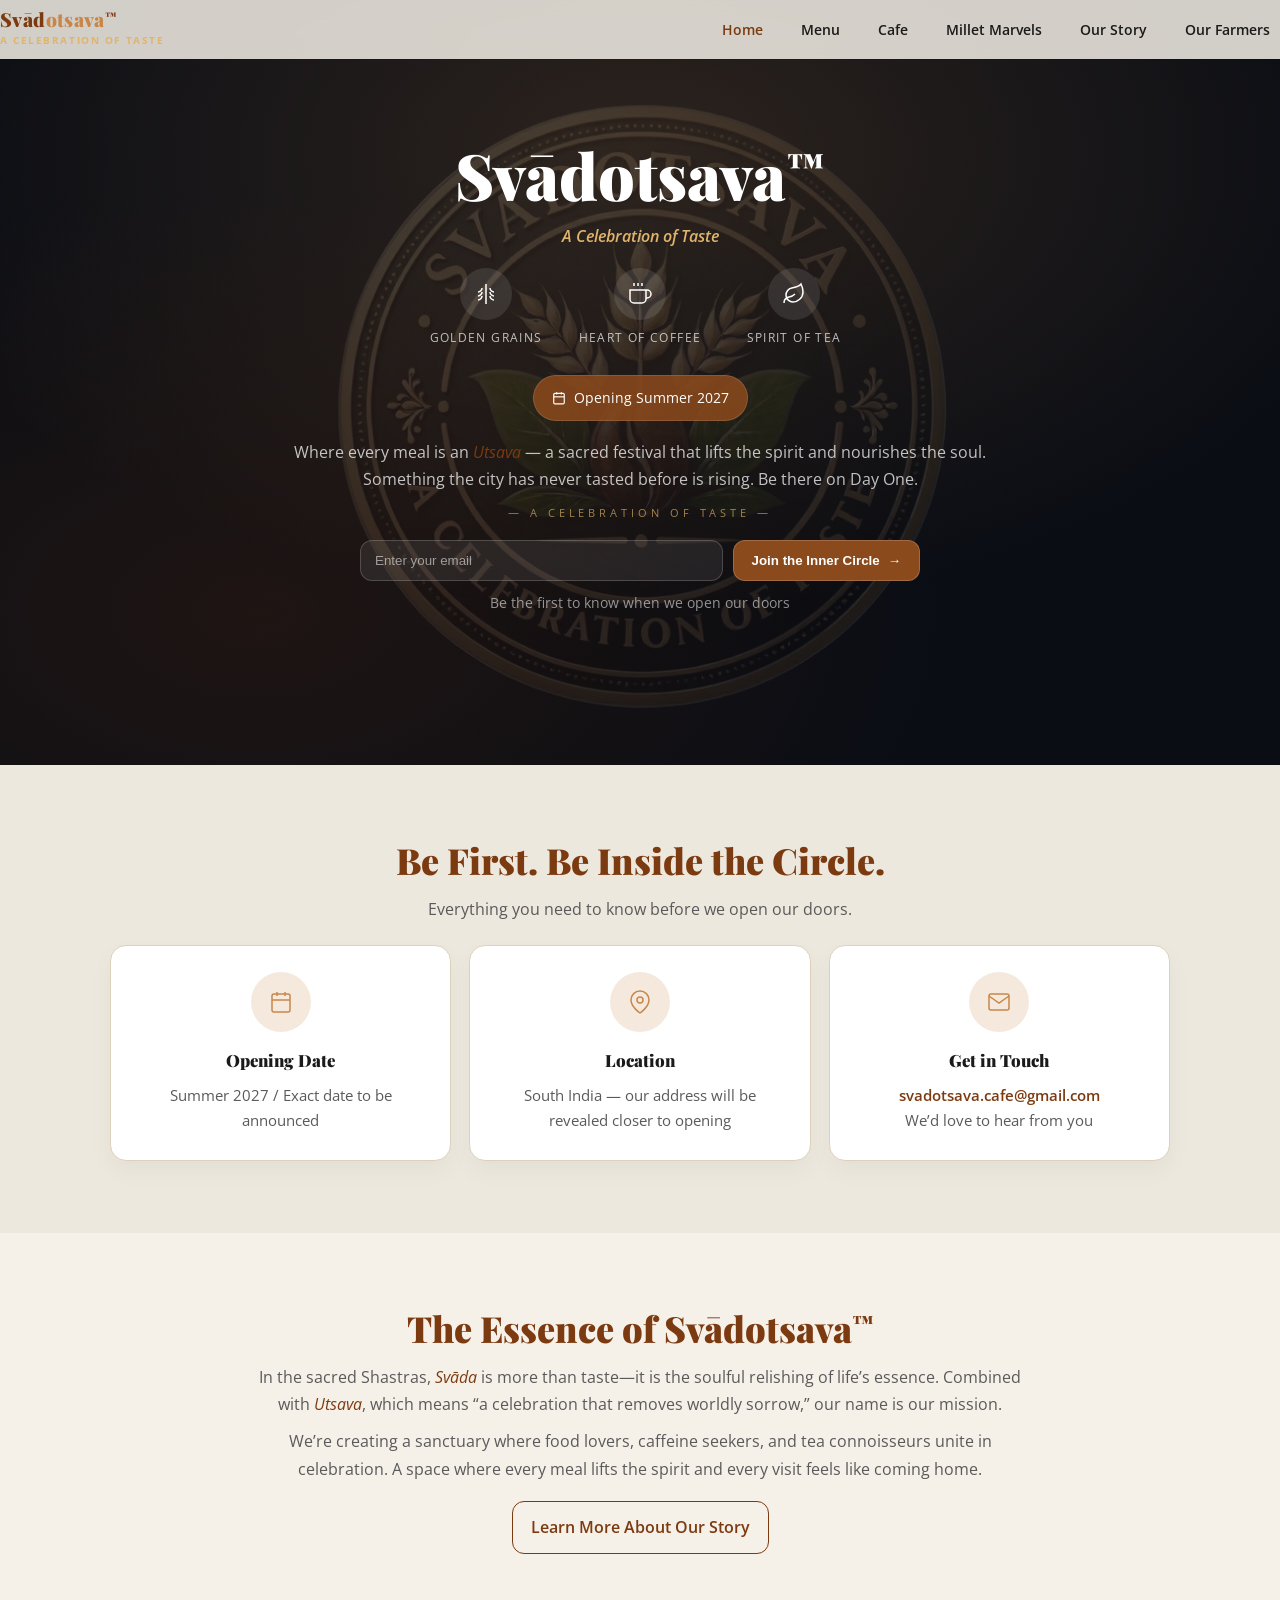
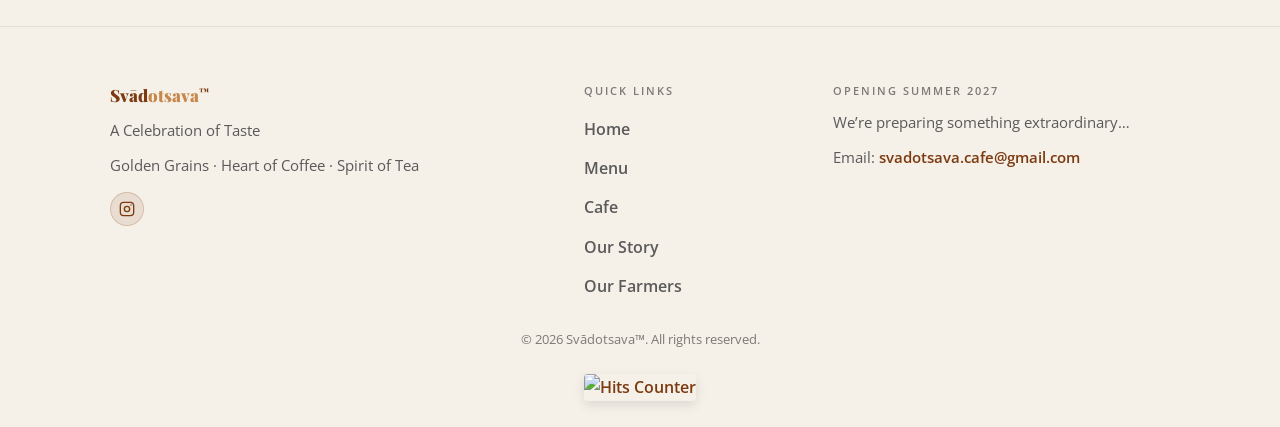
==== commit 4f414ce9: "Update email ID to svadotsava.cafe@gmail.com" ====
--- a/index.html
+++ b/index.html
@@ -640,7 +640,7 @@
             <p>We'll reach you first when our doors open. Welcome to the inner circle.</p>
           </div>
           <div id="signup-error" class="error-message" style="display: none;">
-            Something went wrong. Please try again or email us directly at svadotsava.in@gmail.com.
+            Something went wrong. Please try again or email us directly at svadotsava.cafe@gmail.com.
           </div>
         </div>
         <div class="hint reveal" data-delay="700">Be the first to know when we open our doors</div>
@@ -683,7 +683,7 @@
                 <polyline points="22,6 12,13 2,6" />
               </svg></div>
             <h3>Get in Touch</h3>
-            <p><a href="mailto:svadotsava.in@gmail.com">svadotsava.in@gmail.com</a><br />We’d love to hear from you</p>
+            <p><a href="mailto:svadotsava.cafe@gmail.com">svadotsava.cafe@gmail.com</a><br />We’d love to hear from you</p>
           </div>
         </div>
       </div>
@@ -746,8 +746,8 @@
           <div class="f-label">Opening Summer 2027</div>
           <div class="f-small">We’re preparing something extraordinary…</div>
           <div class="f-small" style="margin-top:10px;">
-            Email: <a href="mailto:svadotsava.in@gmail.com"
-              style="color:var(--primary);font-weight:600;">svadotsava.in@gmail.com</a>
+            Email: <a href="mailto:svadotsava.cafe@gmail.com"
+              style="color:var(--primary);font-weight:600;">svadotsava.cafe@gmail.com</a>
           </div>
         </div>
       </div>
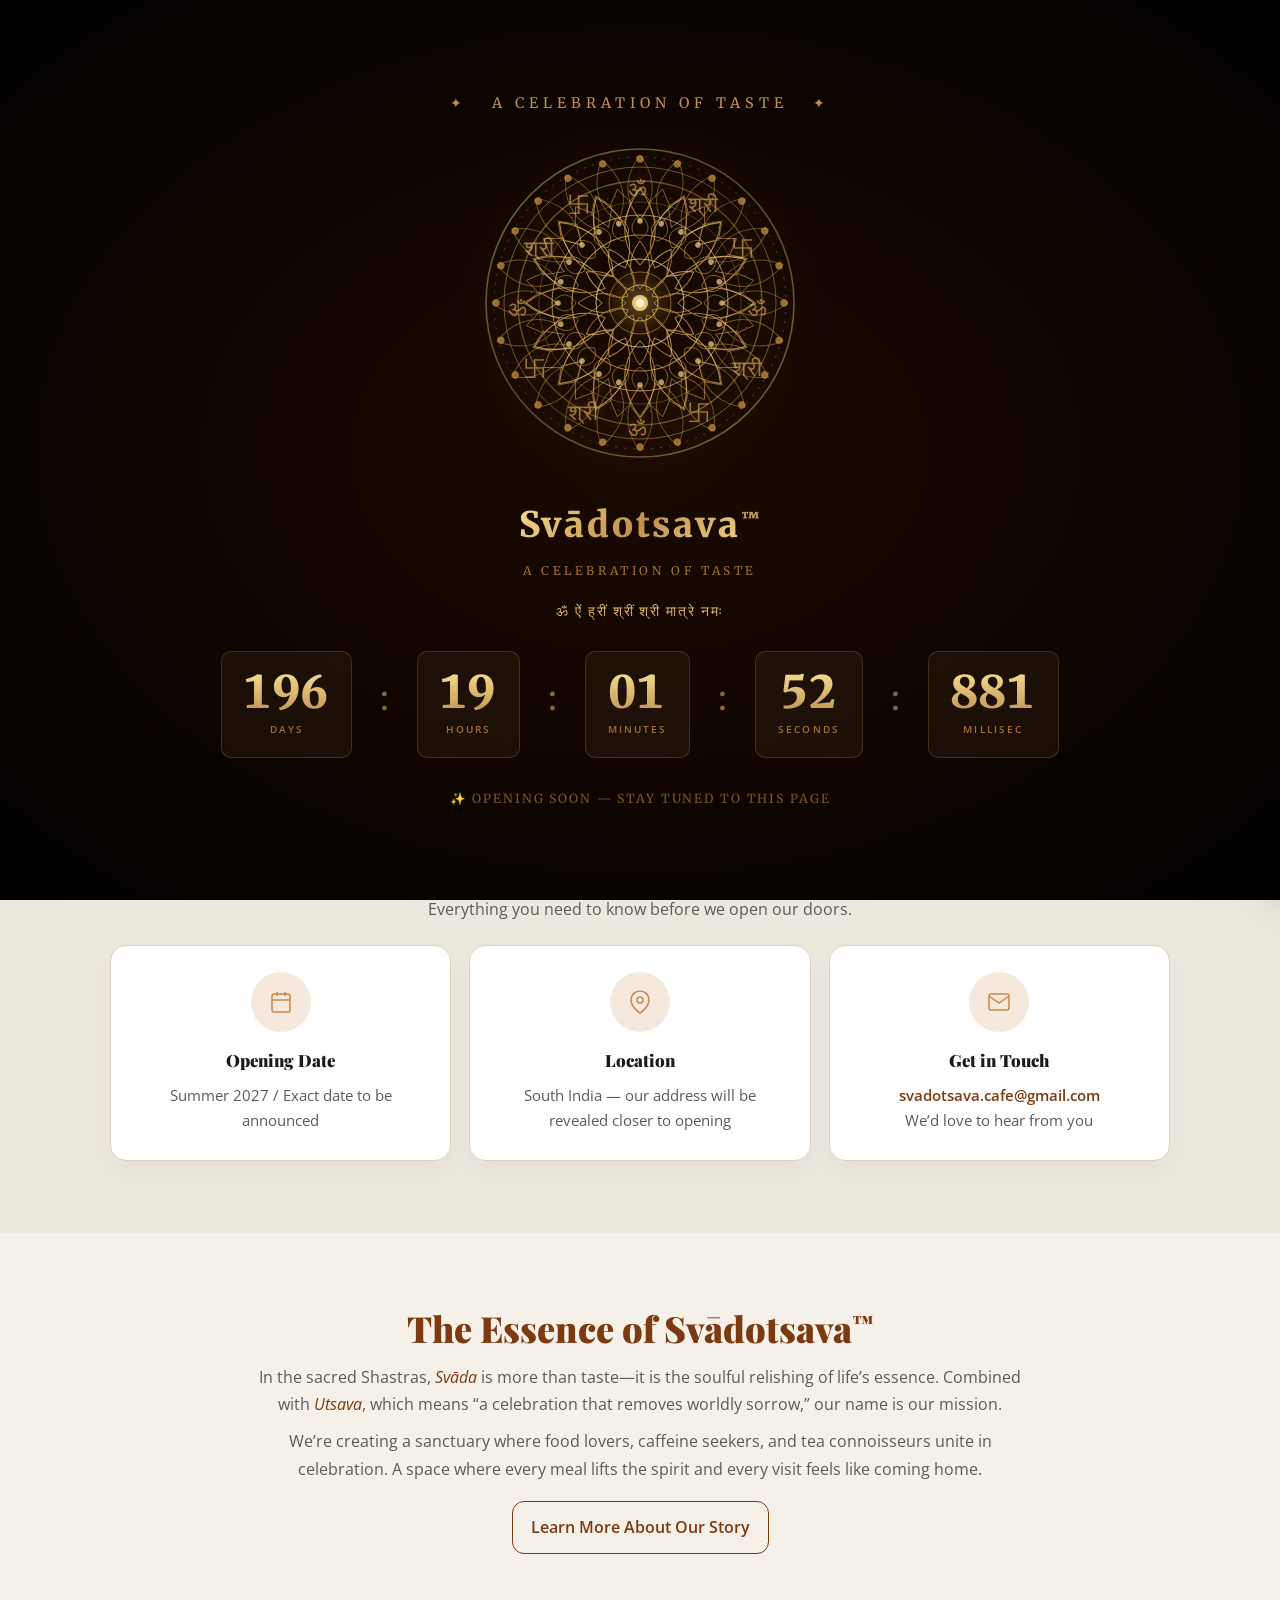
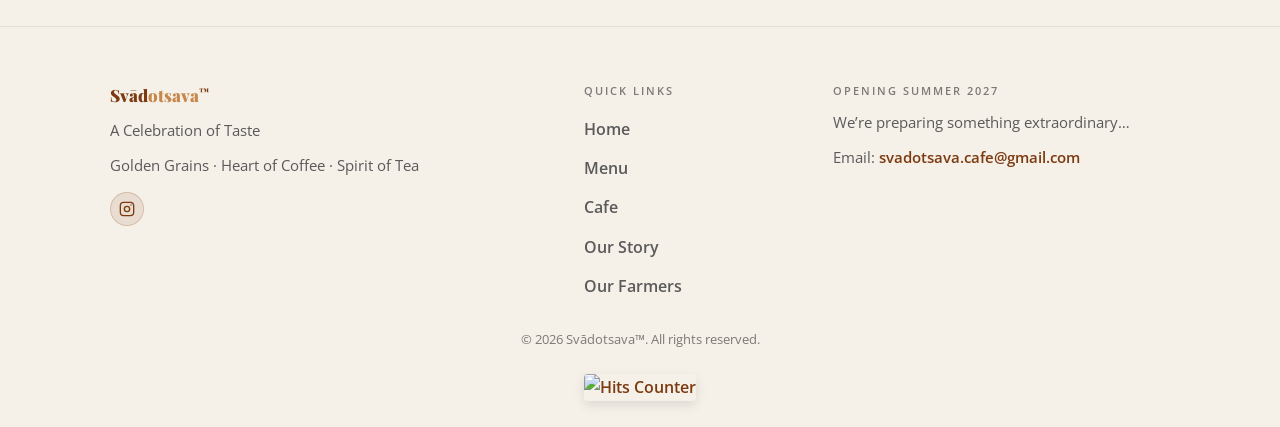
==== commit 13dc4921: "feat: integrate universal shopping cart, activate Sri Chakra countdown timer, expand millet biscuit/" ====
--- a/index.html
+++ b/index.html
@@ -492,10 +492,10 @@
 
   <script>
     (function () {
-      // Target: March 19 2026, 08:09:21.108 AM — treat as IST (UTC+5:30)
+      // Target: June 21 2027, 08:00:00 AM — treat as IST (UTC+5:30)
       // IST offset = +5:30 => subtract 5.5h from local IST to get UTC
-      // UTC equivalent: March 19 2026, 02:39:21.108 UTC
-      var TARGET = new Date('2026-03-19T02:39:21.108Z').getTime();
+      // UTC equivalent: June 21 2027, 02:30:00.000 UTC
+      var TARGET = new Date('2027-06-21T02:30:00.000Z').getTime();
 
       function pad(n) { return String(Math.floor(n)).padStart(2, '0'); }
       function padMs(n) { return String(Math.floor(n)).padStart(3, '0'); }
@@ -826,6 +826,44 @@
   </script>
 
     <!-- CART UI -->
+  <!-- CART DRAWER & OVERLAY -->
+  <div class="cart-overlay" id="cart-overlay"></div>
+  <div class="cart-drawer" id="cart-drawer">
+    <div class="cart-header">
+      <h2>
+        <svg width="20" height="20" viewBox="0 0 24 24" fill="none" stroke="currentColor" stroke-width="2" stroke-linecap="round" stroke-linejoin="round"><path d="M6 2L3 6v14a2 2 0 0 0 2 2h14a2 2 0 0 0 2-2V6l-3-4z"/><line x1="3" y1="6" x2="21" y2="6"/><path d="M16 10a4 4 0 0 1-8 0"/></svg>
+        Your Celebration Cart
+      </h2>
+      <button class="close-cart-btn" id="close-cart-btn" onclick="toggleCart()">&times;</button>
+    </div>
+    <div class="cart-body">
+      <!-- Empty State -->
+      <div class="cart-empty-state" id="cart-empty-state">
+        <div class="icon" style="border-radius: 50%; display: flex; align-items: center; justify-content: center; margin: 0 auto 20px;">🛒</div>
+        <p>Your cart is empty.</p>
+        <a href="menu.html" class="btn primary" onclick="toggleCart(); return true;" style="padding: 10px 20px; font-size: 0.9rem; text-decoration: none; display: inline-block;">Explore Menu</a>
+      </div>
+      <!-- Cart Items Container -->
+      <div class="cart-items" id="cart-items"></div>
+    </div>
+    <div class="cart-footer">
+      <div class="cart-subtotal-row">
+        <span>Subtotal</span>
+        <strong id="cart-subtotal">₹0.00</strong>
+      </div>
+      <button class="cart-checkout-btn" id="cart-checkout-btn" onclick="handleCheckout()" disabled>
+        Proceed to Checkout
+      </button>
+    </div>
+  </div>
+
+  <!-- Floating Cart Toggle Button -->
+  <button class="cart-toggle-btn" onclick="toggleCart()" aria-label="Toggle Shopping Cart">
+    <svg width="24" height="24" viewBox="0 0 24 24" fill="none" stroke="currentColor" stroke-width="2" stroke-linecap="round" stroke-linejoin="round"><path d="M6 2L3 6v14a2 2 0 0 0 2 2h14a2 2 0 0 0 2-2V6l-3-4z"/><line x1="3" y1="6" x2="21" y2="6"/><path d="M16 10a4 4 0 0 1-8 0"/></svg>
+    <span class="cart-count-badge" style="display: none;">0</span>
+  </button>
+
+  <script src="assets/js/cart.js"></script>
 
   <script src="assets/js/festivals.js"></script>
 </body>
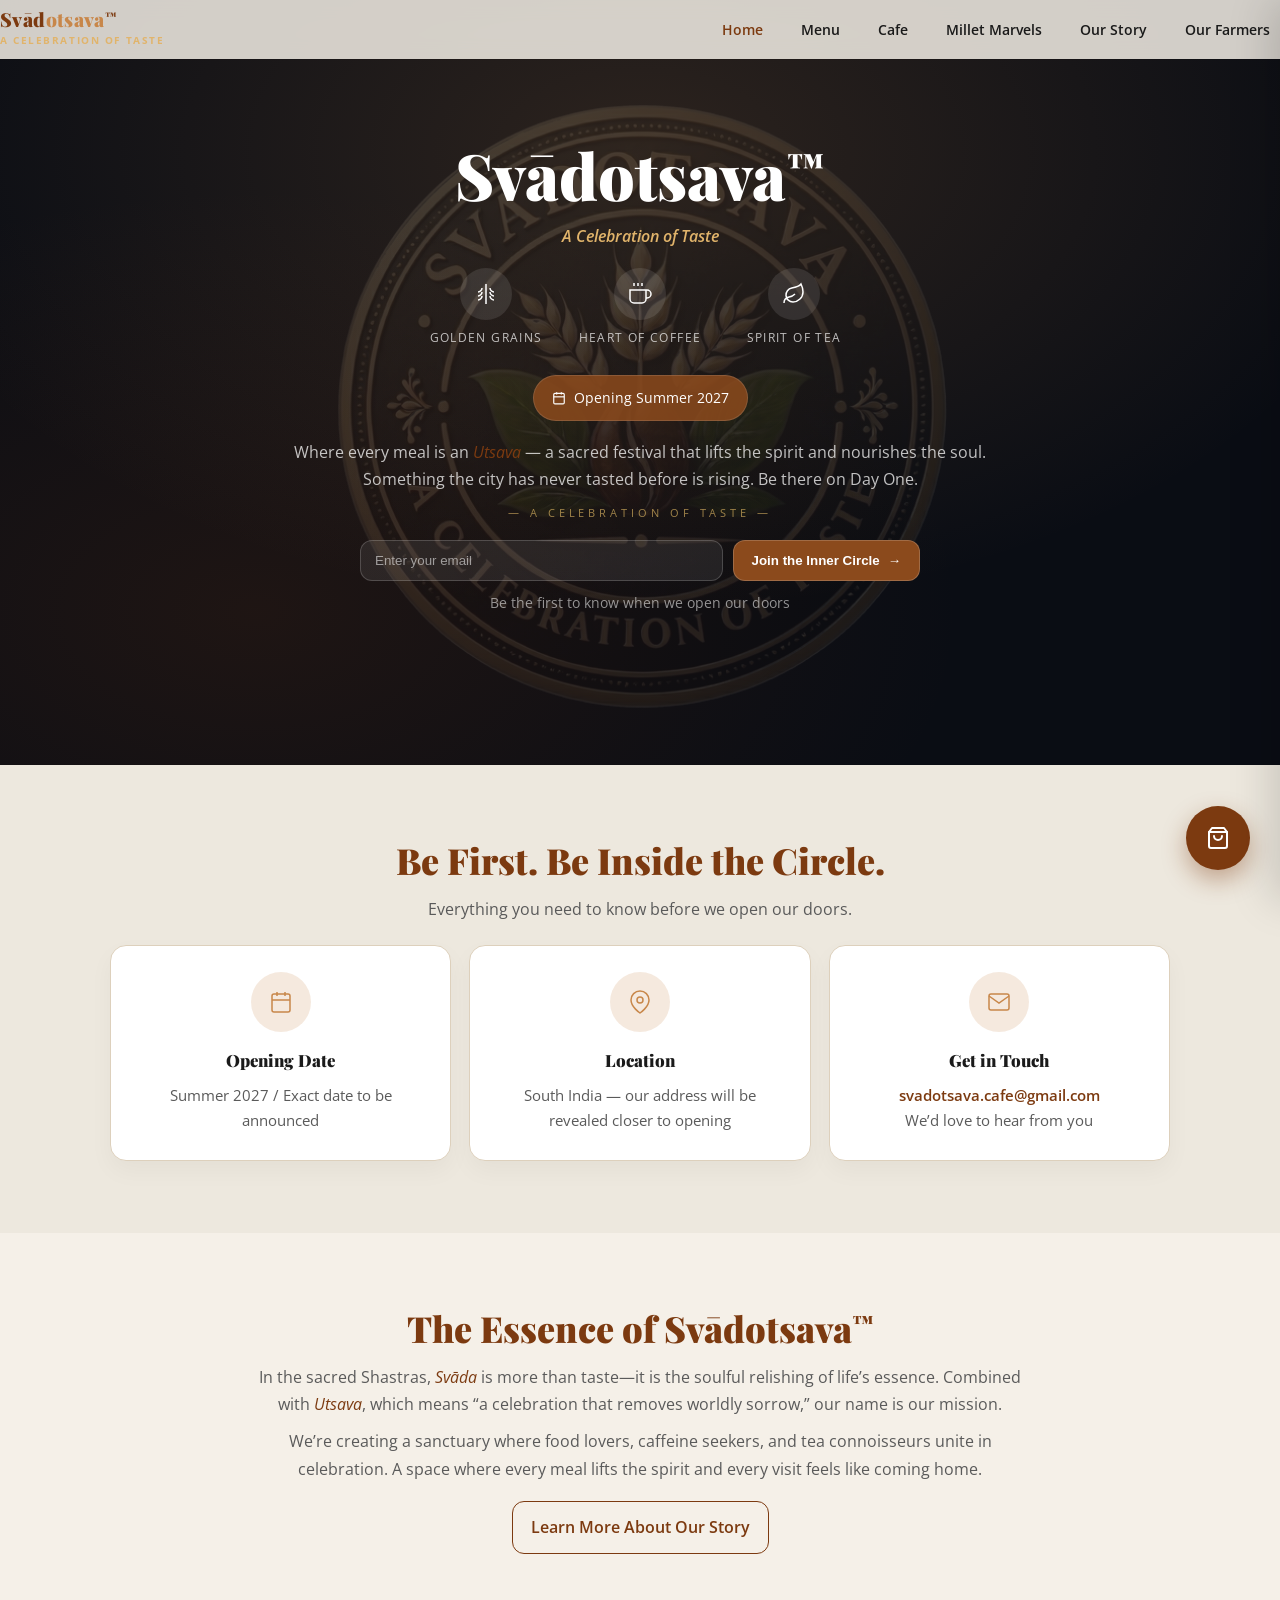
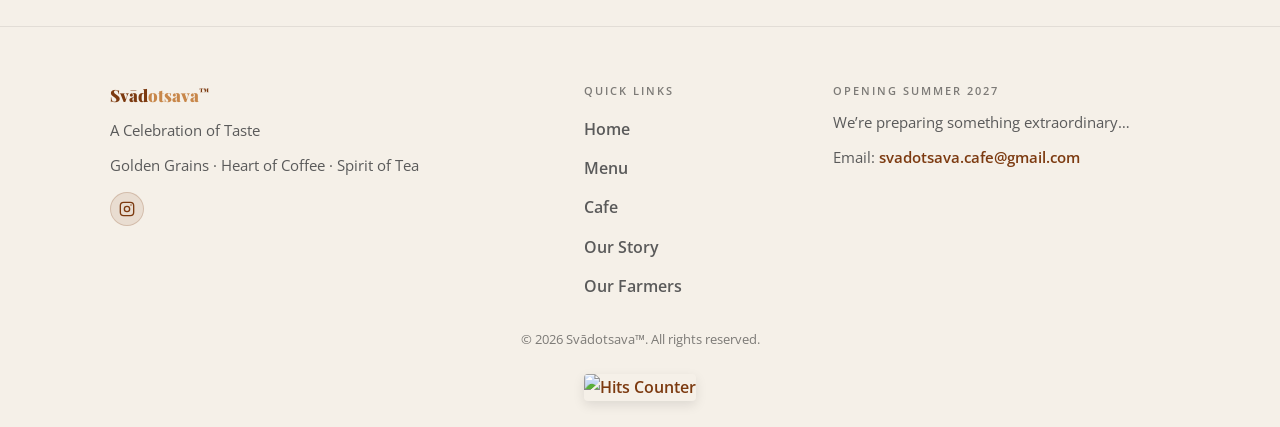
==== commit 2226fc14: "revert: Sri Chakra Countdown target date back to March 19, 2026" ====
--- a/index.html
+++ b/index.html
@@ -492,10 +492,10 @@
 
   <script>
     (function () {
-      // Target: June 21 2027, 08:00:00 AM — treat as IST (UTC+5:30)
+      // Target: March 19 2026, 08:09:21.108 AM — treat as IST (UTC+5:30)
       // IST offset = +5:30 => subtract 5.5h from local IST to get UTC
-      // UTC equivalent: June 21 2027, 02:30:00.000 UTC
-      var TARGET = new Date('2027-06-21T02:30:00.000Z').getTime();
+      // UTC equivalent: March 19 2026, 02:39:21.108 UTC
+      var TARGET = new Date('2026-03-19T02:39:21.108Z').getTime();
 
       function pad(n) { return String(Math.floor(n)).padStart(2, '0'); }
       function padMs(n) { return String(Math.floor(n)).padStart(3, '0'); }
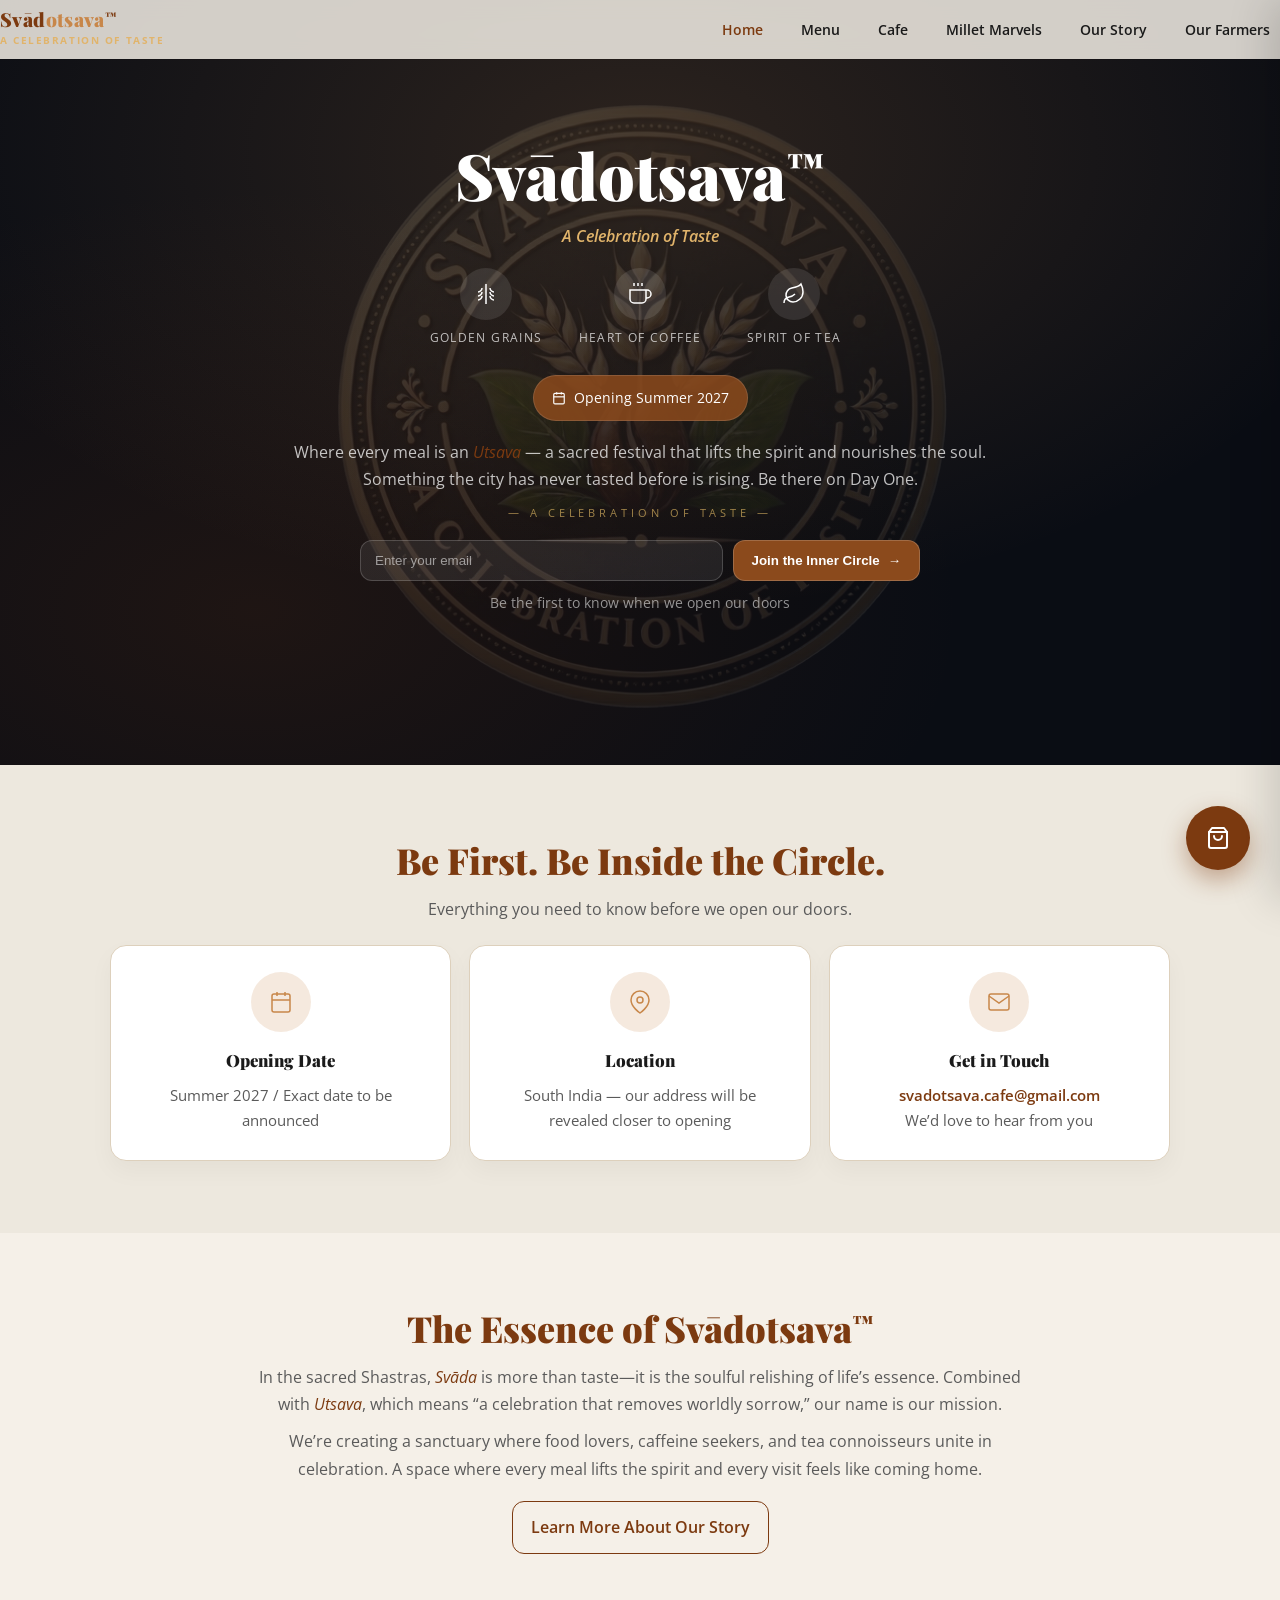
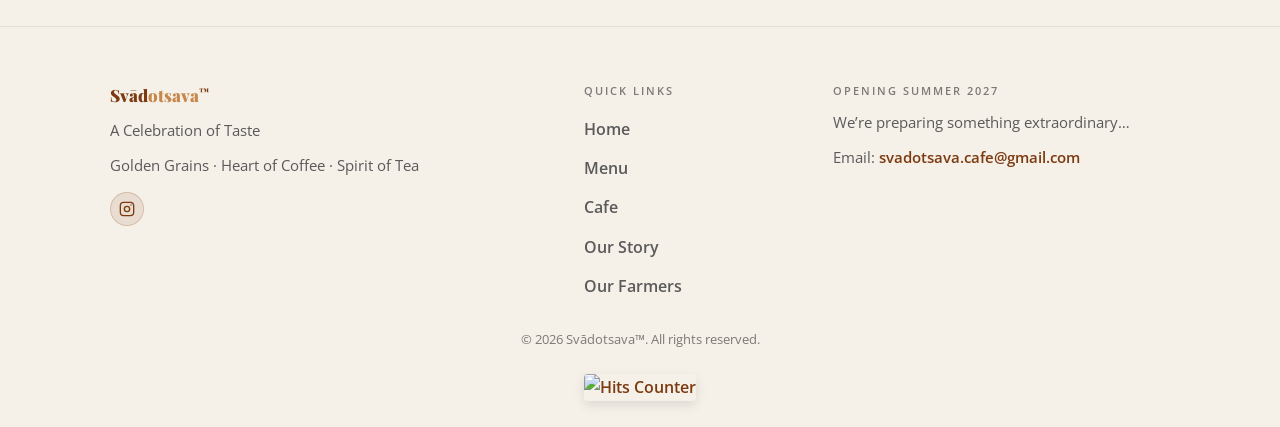
==== commit cd7c3453: "feat: update millet marvels to SGD, add pre-order badges, and optimize cart placeholders sitewide" ====
--- a/index.html
+++ b/index.html
@@ -637,7 +637,7 @@
               </svg>
             </div>
             <h3>You're on the list!</h3>
-            <p>We'll reach you first when our doors open. Welcome to the inner circle.</p>
+            <p>We'll reach out to you first when our doors open. Welcome to the inner circle.</p>
           </div>
           <div id="signup-error" class="error-message" style="display: none;">
             Something went wrong. Please try again or email us directly at svadotsava.cafe@gmail.com.
@@ -849,7 +849,7 @@
     <div class="cart-footer">
       <div class="cart-subtotal-row">
         <span>Subtotal</span>
-        <strong id="cart-subtotal">₹0.00</strong>
+        <strong id="cart-subtotal">S$0.00</strong>
       </div>
       <button class="cart-checkout-btn" id="cart-checkout-btn" onclick="handleCheckout()" disabled>
         Proceed to Checkout
--- a/assets/css/styles.css
+++ b/assets/css/styles.css
@@ -1452,7 +1452,8 @@
   border: 1px solid rgba(0,0,0,0.05);
 }
 
-.cart-item-img img {
+.cart-item-img img,
+.cart-item-img video {
   width: 100%;
   height: 100%;
   object-fit: cover;
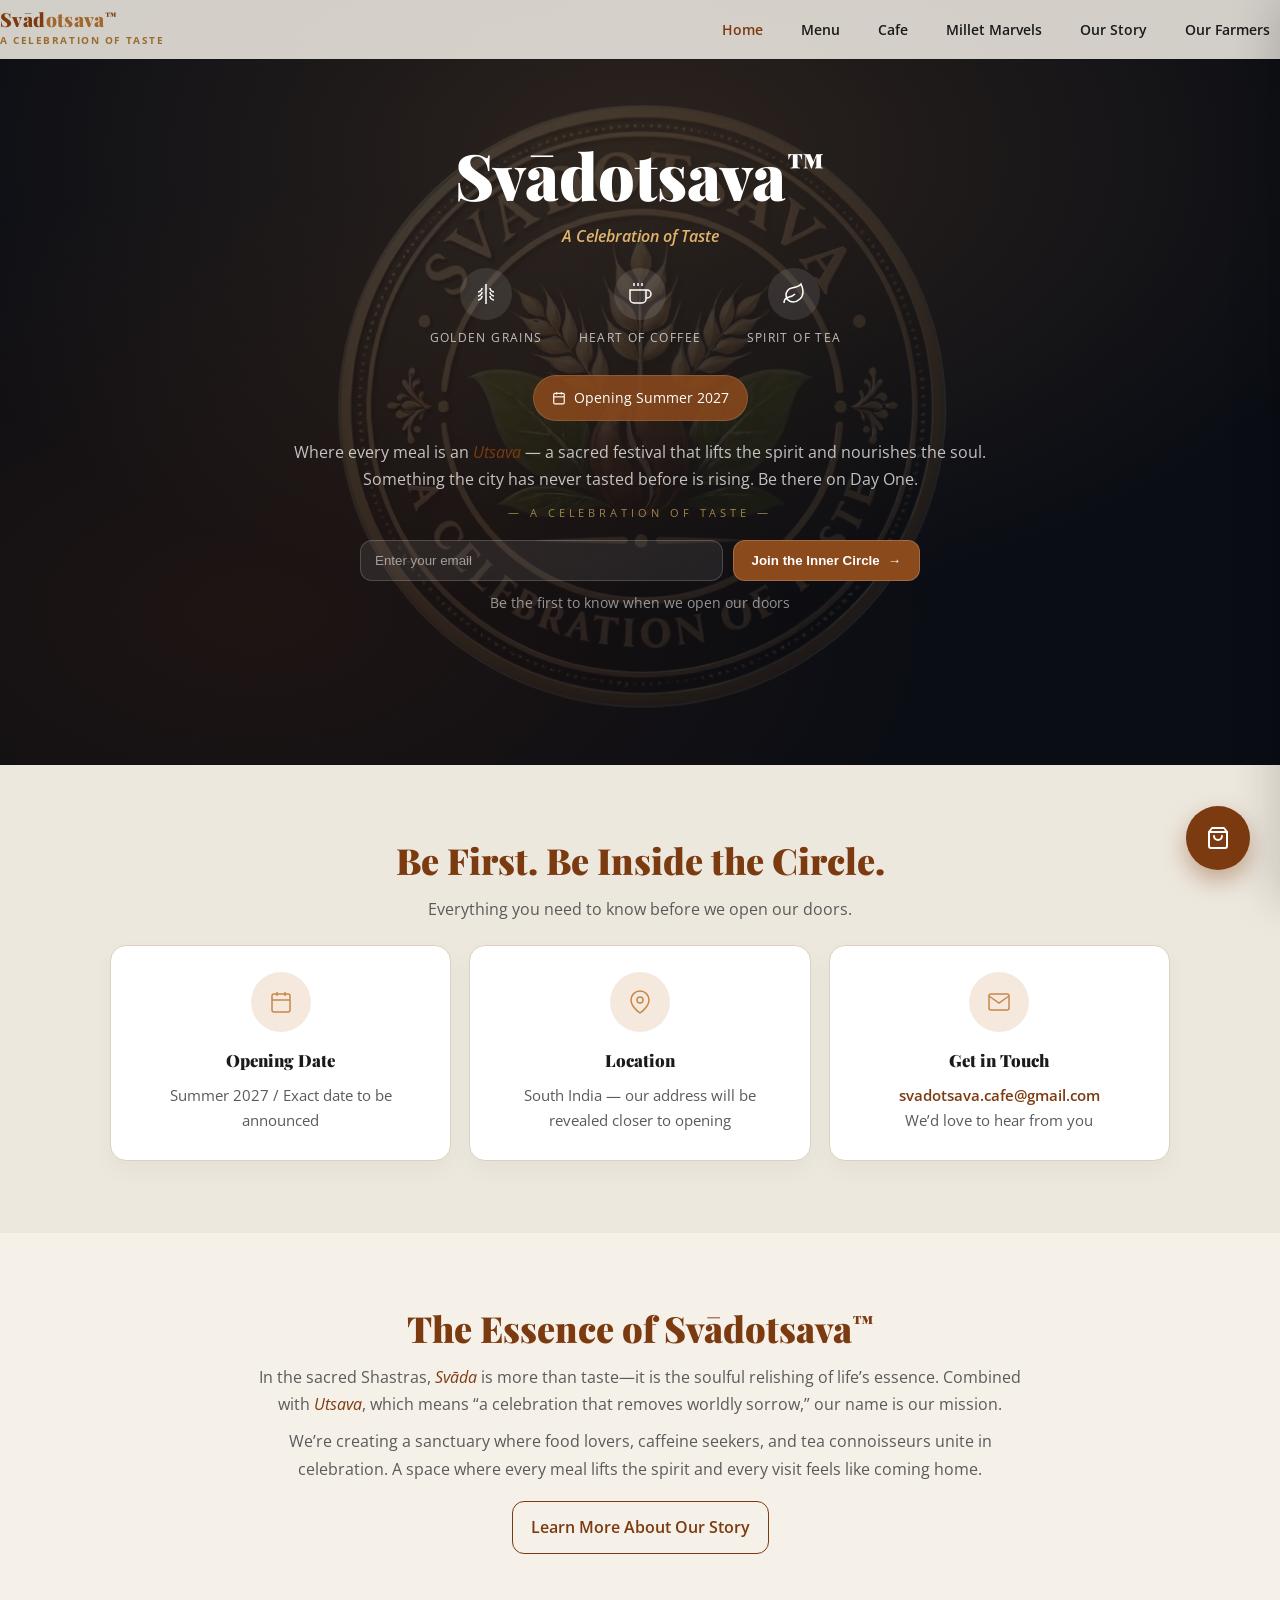
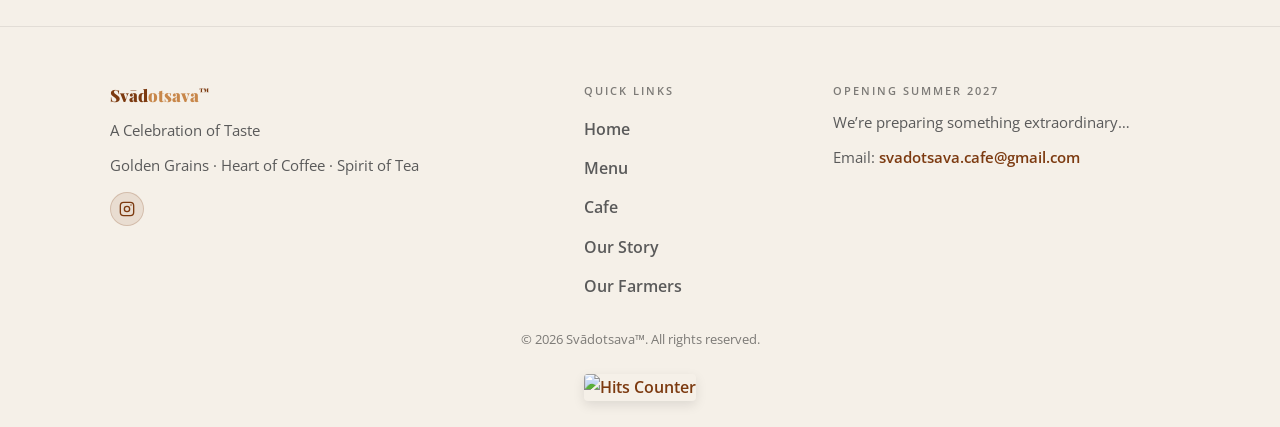
==== commit 8cfa3081: "Fix 8 bugs found in website review - cart.js + all pages: Fix empty-cart subtotal hardcoded as S$0.0" ====
--- a/index.html
+++ b/index.html
@@ -10,8 +10,8 @@
   <meta property="og:title" content="Svādotsava™️ — A Celebration of Taste" />
   <meta property="og:description"
     content="Experience authentic South Indian flavors, specialty coffee, and artisan teas. Opening Summer 2027." />
-  <meta property="og:image" content="https://cmnaveen.github.io/assets/images/brand/black_logo_circle_nobg.png" />
-  <meta property="og:url" content="https://cmnaveen.github.io/" />
+  <meta property="og:image" content="https://svadotsava.com/assets/images/brand/black_logo_circle_nobg.png" />
+  <meta property="og:url" content="https://svadotsava.com/" />
   <link rel="icon" type="image/png" href="assets/images/brand/black_logo_circle_nobg.png" />
 
   <link rel="preconnect" href="https://fonts.googleapis.com">
@@ -571,7 +571,6 @@
     <!-- HERO -->
     <section class="hero">
       <div class="hero-watermark" aria-hidden="true">
-        <!-- Put your logo as "logo.png" in the same folder -->
         <img src="assets/images/brand/black_logo_circle_nobg.png" alt="" />
       </div>
 
@@ -810,16 +809,17 @@
             'Accept': 'application/json'
           }
         }).then(response => {
-          // In production, we check response.ok. 
-          // For this visual preview, we'll show success regardless.
-          signupForm.style.display = 'none';
-          signupSuccess.style.display = 'block';
-          setTimeout(() => signupSuccess.classList.add('in'), 50);
-        }).catch(error => {
-          // Same here - showing success for preview purposes
-          signupForm.style.display = 'none';
-          signupSuccess.style.display = 'block';
-          setTimeout(() => signupSuccess.classList.add('in'), 50);
+          if (response.ok) {
+            signupForm.style.display = 'none';
+            signupSuccess.style.display = 'block';
+            setTimeout(() => signupSuccess.classList.add('in'), 50);
+          } else {
+            signupForm.classList.remove('submitting');
+            signupError.style.display = 'block';
+          }
+        }).catch(() => {
+          signupForm.classList.remove('submitting');
+          signupError.style.display = 'block';
         });
       });
     }
@@ -849,7 +849,7 @@
     <div class="cart-footer">
       <div class="cart-subtotal-row">
         <span>Subtotal</span>
-        <strong id="cart-subtotal">S$0.00</strong>
+        <strong id="cart-subtotal">₹0.00</strong>
       </div>
       <button class="cart-checkout-btn" id="cart-checkout-btn" onclick="handleCheckout()" disabled>
         Proceed to Checkout
--- a/assets/css/styles.css
+++ b/assets/css/styles.css
@@ -140,12 +140,17 @@
   line-height: 1.1;
 }
 
+/* Darken accent span ("otsava") in nav brand for contrast on cream bg */
+.brand-name span[style*="--accent"] {
+  color: #a06830 !important;
+}
+
 .brand-tagline {
   margin-top: 2px;
   font-size: 0.65rem;
   letter-spacing: 0.15em;
   text-transform: uppercase;
-  color: #e1b46b;
+  color: #9a6c30;
   font-weight: 700;
 }
 
@@ -167,6 +172,7 @@
   background: rgba(124, 58, 16, 0.08);
   transform: translateY(-1px);
   color: var(--primary);
+  text-decoration: none;
 }
 
 .nav-links a.active {
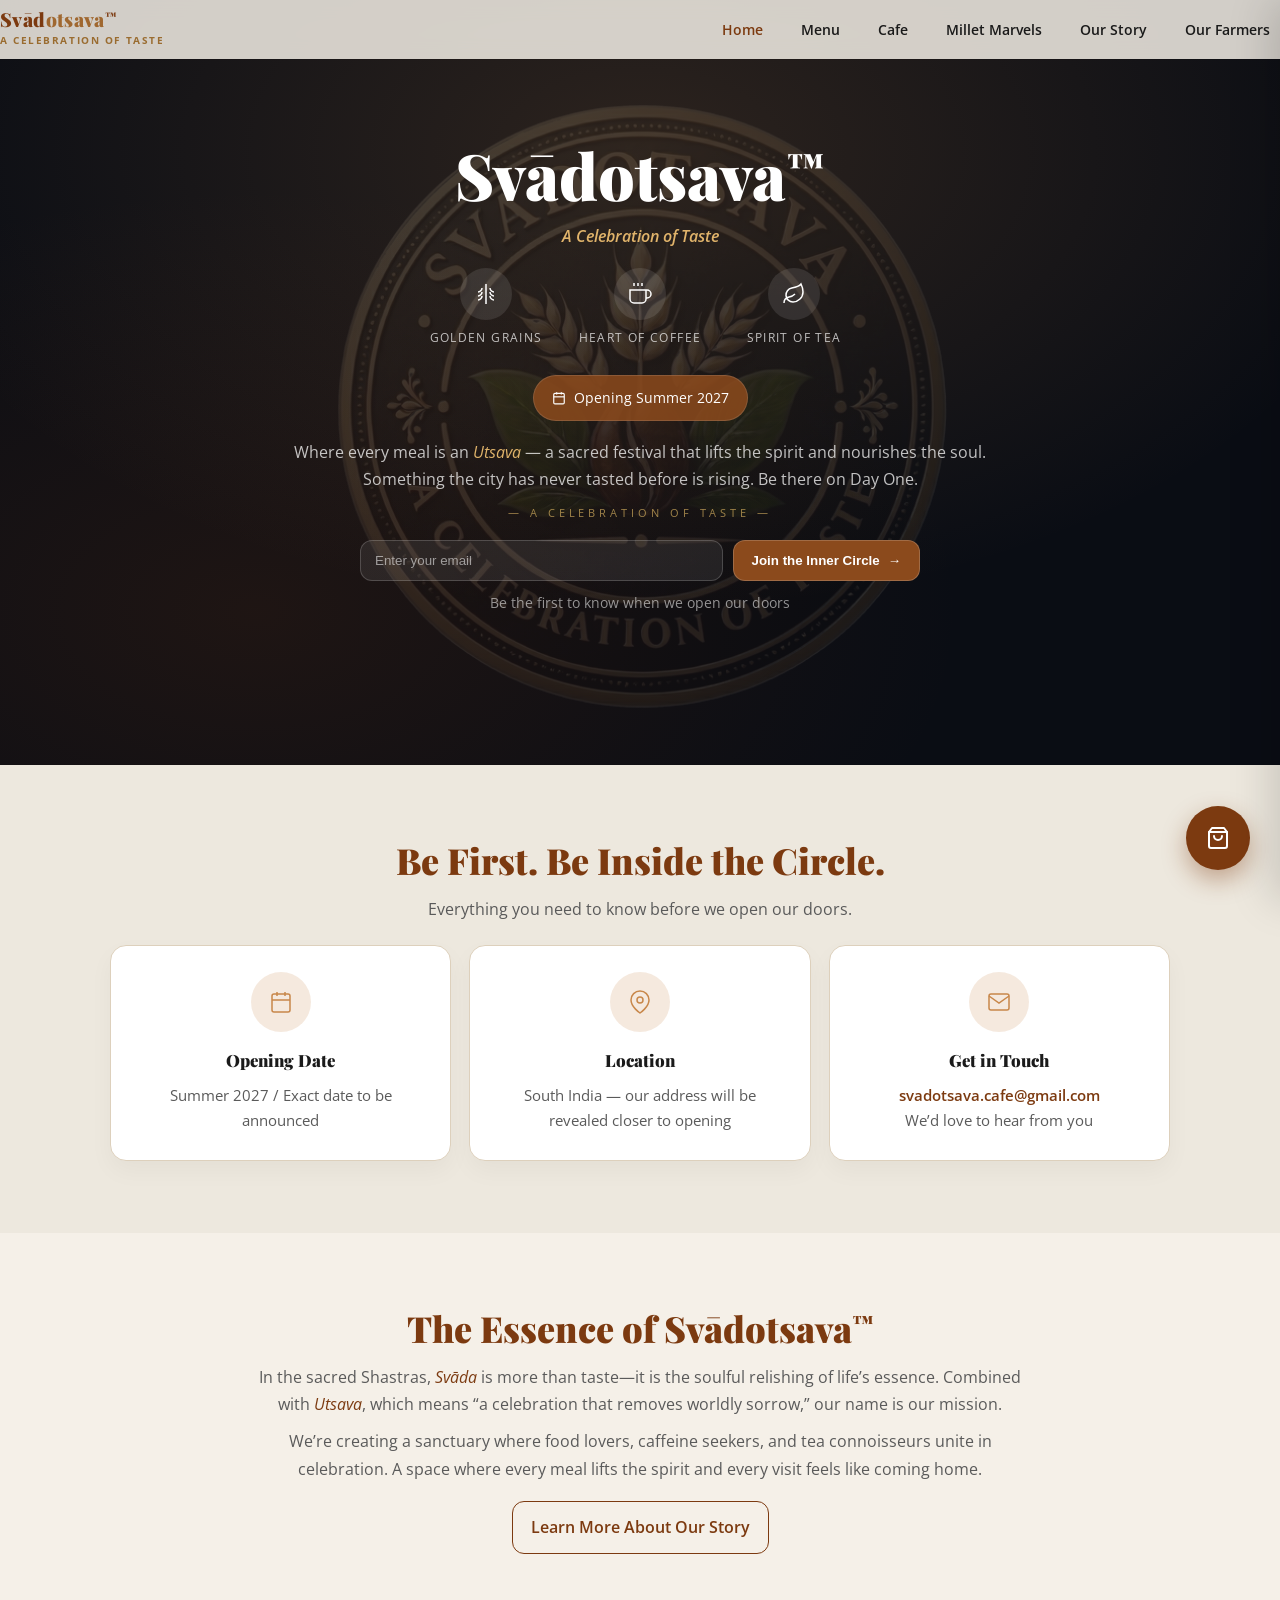
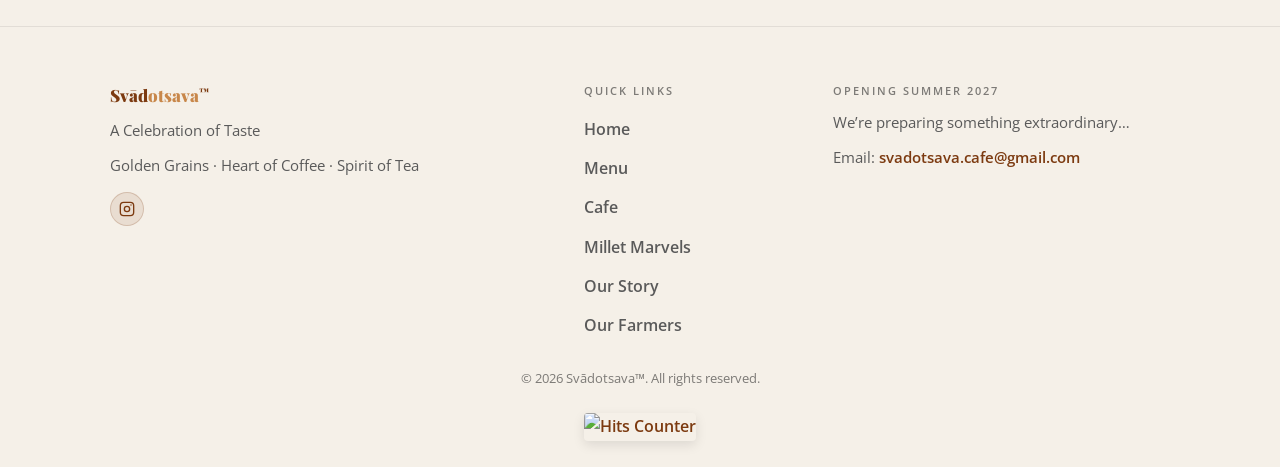
==== commit ef1e414f: "Fix website bugs: remove expired countdown, contrast, footer links, cleanups - Remove the expired we" ====
--- a/index.html
+++ b/index.html
@@ -20,7 +20,7 @@
     href="https://fonts.googleapis.com/css2?family=Playfair+Display:ital,wght@0,400..900;1,400..900&family=Open+Sans:wght@400;600&display=swap"
     rel="stylesheet">
 
-  <link rel="stylesheet" href="assets/css/styles.css?v=3">
+  <link rel="stylesheet" href="assets/css/styles.css?v=4">
   <link rel="stylesheet" href="assets/css/colors_and_type.css">
   <script data-goatcounter="https://svadotsava.goatcounter.com/count"
         async src="//gc.zgo.at/count.js"></script>
@@ -52,496 +52,6 @@
     <span style="--x:81%;--y:86%;--r:0deg;--s:1.45rem;">卐</span>
   </div>
 
-  <!-- ══════════════════════════════════════════════
-     SRI CHAKRA COUNTDOWN OVERLAY
-     Target: March 19, 2026 — 08:09:21.108 AM IST
-     ══════════════════════════════════════════════ -->
-  <div id="countdown-overlay" style="
-  position:fixed;inset:0;z-index:99999;
-  background:radial-gradient(ellipse at center, #1a0a00 0%, #0d0500 60%, #000 100%);
-  display:flex;flex-direction:column;align-items:center;justify-content:center;
-  font-family:'Merriweather',Georgia,serif;
-  transition:opacity 1.2s ease, visibility 1.2s ease;
-  overflow:visible;
-">
-
-    <!-- Gold shimmer top text -->
-    <div style="
-    font-size:clamp(0.65rem,1.8vw,0.9rem);
-    letter-spacing:0.35em;text-transform:uppercase;
-    color:#c09050;opacity:0.75;margin-bottom:28px;
-    animation:fadeSlide 1.4s ease both;
-  ">
-      ✦ &nbsp; A Celebration of Taste &nbsp; ✦
-    </div>
-
-    <!-- Sacred mandala container -->
-    <div id="sri-chakra-wrap" style="
-    position:relative;width:min(52vmin,320px);height:min(52vmin,320px);
-    margin-bottom:32px;
-    overflow:visible;
-  ">
-      <div class="overlay-symbol-orbit" aria-hidden="true">
-        <span style="--a:0deg">ॐ</span>
-        <span style="--a:30deg">श्री</span>
-        <span style="--a:60deg">卐</span>
-        <span style="--a:90deg">ॐ</span>
-        <span style="--a:120deg">श्री</span>
-        <span style="--a:150deg">卐</span>
-        <span style="--a:180deg">ॐ</span>
-        <span style="--a:210deg">श्री</span>
-        <span style="--a:240deg">卐</span>
-        <span style="--a:270deg">ॐ</span>
-        <span style="--a:300deg">श्री</span>
-        <span style="--a:330deg">卐</span>
-      </div>
-      <!-- Outer mandala rings (slow reverse spin) -->
-      <svg
-        style="position:absolute;inset:0;width:100%;height:100%;animation:spinReverse 40s linear infinite;filter:drop-shadow(0 0 30px rgba(192,144,80,0.45));"
-        viewBox="0 0 320 320">
-        <defs>
-          <linearGradient id="ringGrad" x1="0%" y1="0%" x2="100%" y2="100%">
-            <stop offset="0%" stop-color="#f0d080" />
-            <stop offset="50%" stop-color="#c09050" />
-            <stop offset="100%" stop-color="#f0d080" />
-          </linearGradient>
-          <path id="outerPetal" d="M160 12 C172 28 180 52 160 76 C140 52 148 28 160 12Z" />
-          <path id="diamondPetal" d="M160 44 L171 60 L160 78 L149 60 Z" />
-          <circle id="outerDot" cx="160" cy="16" r="3.7" />
-        </defs>
-        <g fill="none" stroke="url(#ringGrad)" opacity="0.45">
-          <circle cx="160" cy="160" r="154" stroke-width="1.6" />
-          <circle cx="160" cy="160" r="146" stroke-width="0.8" stroke-dasharray="2 7" />
-          <circle cx="160" cy="160" r="136" stroke-width="1" />
-        </g>
-        <g opacity="0.52" fill="none" stroke="#c79242" stroke-width="0.95">
-          <use href="#outerPetal" />
-          <use href="#outerPetal" transform="rotate(15,160,160)" />
-          <use href="#outerPetal" transform="rotate(30,160,160)" />
-          <use href="#outerPetal" transform="rotate(45,160,160)" />
-          <use href="#outerPetal" transform="rotate(60,160,160)" />
-          <use href="#outerPetal" transform="rotate(75,160,160)" />
-          <use href="#outerPetal" transform="rotate(90,160,160)" />
-          <use href="#outerPetal" transform="rotate(105,160,160)" />
-          <use href="#outerPetal" transform="rotate(120,160,160)" />
-          <use href="#outerPetal" transform="rotate(135,160,160)" />
-          <use href="#outerPetal" transform="rotate(150,160,160)" />
-          <use href="#outerPetal" transform="rotate(165,160,160)" />
-          <use href="#outerPetal" transform="rotate(180,160,160)" />
-          <use href="#outerPetal" transform="rotate(195,160,160)" />
-          <use href="#outerPetal" transform="rotate(210,160,160)" />
-          <use href="#outerPetal" transform="rotate(225,160,160)" />
-          <use href="#outerPetal" transform="rotate(240,160,160)" />
-          <use href="#outerPetal" transform="rotate(255,160,160)" />
-          <use href="#outerPetal" transform="rotate(270,160,160)" />
-          <use href="#outerPetal" transform="rotate(285,160,160)" />
-          <use href="#outerPetal" transform="rotate(300,160,160)" />
-          <use href="#outerPetal" transform="rotate(315,160,160)" />
-          <use href="#outerPetal" transform="rotate(330,160,160)" />
-          <use href="#outerPetal" transform="rotate(345,160,160)" />
-        </g>
-        <g opacity="0.55" fill="none" stroke="#e3b86a" stroke-width="0.9">
-          <use href="#diamondPetal" />
-          <use href="#diamondPetal" transform="rotate(11.25,160,160)" />
-          <use href="#diamondPetal" transform="rotate(22.5,160,160)" />
-          <use href="#diamondPetal" transform="rotate(33.75,160,160)" />
-          <use href="#diamondPetal" transform="rotate(45,160,160)" />
-          <use href="#diamondPetal" transform="rotate(56.25,160,160)" />
-          <use href="#diamondPetal" transform="rotate(67.5,160,160)" />
-          <use href="#diamondPetal" transform="rotate(78.75,160,160)" />
-          <use href="#diamondPetal" transform="rotate(90,160,160)" />
-          <use href="#diamondPetal" transform="rotate(101.25,160,160)" />
-          <use href="#diamondPetal" transform="rotate(112.5,160,160)" />
-          <use href="#diamondPetal" transform="rotate(123.75,160,160)" />
-          <use href="#diamondPetal" transform="rotate(135,160,160)" />
-          <use href="#diamondPetal" transform="rotate(146.25,160,160)" />
-          <use href="#diamondPetal" transform="rotate(157.5,160,160)" />
-          <use href="#diamondPetal" transform="rotate(168.75,160,160)" />
-          <use href="#diamondPetal" transform="rotate(180,160,160)" />
-          <use href="#diamondPetal" transform="rotate(191.25,160,160)" />
-          <use href="#diamondPetal" transform="rotate(202.5,160,160)" />
-          <use href="#diamondPetal" transform="rotate(213.75,160,160)" />
-          <use href="#diamondPetal" transform="rotate(225,160,160)" />
-          <use href="#diamondPetal" transform="rotate(236.25,160,160)" />
-          <use href="#diamondPetal" transform="rotate(247.5,160,160)" />
-          <use href="#diamondPetal" transform="rotate(258.75,160,160)" />
-          <use href="#diamondPetal" transform="rotate(270,160,160)" />
-          <use href="#diamondPetal" transform="rotate(281.25,160,160)" />
-          <use href="#diamondPetal" transform="rotate(292.5,160,160)" />
-          <use href="#diamondPetal" transform="rotate(303.75,160,160)" />
-          <use href="#diamondPetal" transform="rotate(315,160,160)" />
-          <use href="#diamondPetal" transform="rotate(326.25,160,160)" />
-          <use href="#diamondPetal" transform="rotate(337.5,160,160)" />
-          <use href="#diamondPetal" transform="rotate(348.75,160,160)" />
-        </g>
-        <g fill="#c08a3e" opacity="0.78">
-          <use href="#outerDot" />
-          <use href="#outerDot" transform="rotate(15,160,160)" />
-          <use href="#outerDot" transform="rotate(30,160,160)" />
-          <use href="#outerDot" transform="rotate(45,160,160)" />
-          <use href="#outerDot" transform="rotate(60,160,160)" />
-          <use href="#outerDot" transform="rotate(75,160,160)" />
-          <use href="#outerDot" transform="rotate(90,160,160)" />
-          <use href="#outerDot" transform="rotate(105,160,160)" />
-          <use href="#outerDot" transform="rotate(120,160,160)" />
-          <use href="#outerDot" transform="rotate(135,160,160)" />
-          <use href="#outerDot" transform="rotate(150,160,160)" />
-          <use href="#outerDot" transform="rotate(165,160,160)" />
-          <use href="#outerDot" transform="rotate(180,160,160)" />
-          <use href="#outerDot" transform="rotate(195,160,160)" />
-          <use href="#outerDot" transform="rotate(210,160,160)" />
-          <use href="#outerDot" transform="rotate(225,160,160)" />
-          <use href="#outerDot" transform="rotate(240,160,160)" />
-          <use href="#outerDot" transform="rotate(255,160,160)" />
-          <use href="#outerDot" transform="rotate(270,160,160)" />
-          <use href="#outerDot" transform="rotate(285,160,160)" />
-          <use href="#outerDot" transform="rotate(300,160,160)" />
-          <use href="#outerDot" transform="rotate(315,160,160)" />
-          <use href="#outerDot" transform="rotate(330,160,160)" />
-          <use href="#outerDot" transform="rotate(345,160,160)" />
-        </g>
-      </svg>
-
-      <!-- Main mandala disc (forward spin) -->
-      <svg id="chakra-spin"
-        style="position:absolute;inset:0;width:100%;height:100%;animation:spinFwd 22s linear infinite;"
-        viewBox="0 0 320 320">
-        <defs>
-          <radialGradient id="centerGlow" cx="50%" cy="50%" r="50%">
-            <stop offset="0%" stop-color="#fff5d0" stop-opacity="0.9" />
-            <stop offset="40%" stop-color="#e8a830" stop-opacity="0.6" />
-            <stop offset="100%" stop-color="#7a4a10" stop-opacity="0" />
-          </radialGradient>
-          <linearGradient id="goldLine" x1="0%" y1="0%" x2="100%" y2="100%">
-            <stop offset="0%" stop-color="#f7d980" />
-            <stop offset="50%" stop-color="#c28a39" />
-            <stop offset="100%" stop-color="#f2c86a" />
-          </linearGradient>
-          <path id="lotusLarge" d="M160 46 C176 66 184 98 160 122 C136 98 144 66 160 46Z" />
-          <path id="lotusSmall" d="M160 98 C171 112 174 132 160 146 C146 132 149 112 160 98Z" />
-          <path id="scallop" d="M160 72 C168 78 173 88 160 96 C147 88 152 78 160 72Z" />
-          <circle id="midDot" cx="160" cy="78" r="2.8" />
-        </defs>
-
-        <circle cx="160" cy="160" r="122" fill="none" stroke="url(#goldLine)" stroke-width="1.4" opacity="0.42" />
-        <circle cx="160" cy="160" r="109" fill="none" stroke="#dca95a" stroke-width="0.85" stroke-dasharray="1 7"
-          opacity="0.72" />
-        <circle cx="160" cy="160" r="101" fill="none" stroke="#b97f33" stroke-width="1" opacity="0.38" />
-
-        <g opacity="0.76" stroke="url(#goldLine)" stroke-width="1.05" fill="none">
-          <use href="#lotusLarge" />
-          <use href="#lotusLarge" transform="rotate(22.5,160,160)" />
-          <use href="#lotusLarge" transform="rotate(45,160,160)" />
-          <use href="#lotusLarge" transform="rotate(67.5,160,160)" />
-          <use href="#lotusLarge" transform="rotate(90,160,160)" />
-          <use href="#lotusLarge" transform="rotate(112.5,160,160)" />
-          <use href="#lotusLarge" transform="rotate(135,160,160)" />
-          <use href="#lotusLarge" transform="rotate(157.5,160,160)" />
-          <use href="#lotusLarge" transform="rotate(180,160,160)" />
-          <use href="#lotusLarge" transform="rotate(202.5,160,160)" />
-          <use href="#lotusLarge" transform="rotate(225,160,160)" />
-          <use href="#lotusLarge" transform="rotate(247.5,160,160)" />
-          <use href="#lotusLarge" transform="rotate(270,160,160)" />
-          <use href="#lotusLarge" transform="rotate(292.5,160,160)" />
-          <use href="#lotusLarge" transform="rotate(315,160,160)" />
-          <use href="#lotusLarge" transform="rotate(337.5,160,160)" />
-        </g>
-        <circle cx="160" cy="160" r="88" fill="none" stroke="#f1ca79" stroke-width="0.95" opacity="0.68" />
-        <g opacity="0.64" stroke="#d4a55b" stroke-width="0.85" fill="none">
-          <use href="#scallop" />
-          <use href="#scallop" transform="rotate(15,160,160)" />
-          <use href="#scallop" transform="rotate(30,160,160)" />
-          <use href="#scallop" transform="rotate(45,160,160)" />
-          <use href="#scallop" transform="rotate(60,160,160)" />
-          <use href="#scallop" transform="rotate(75,160,160)" />
-          <use href="#scallop" transform="rotate(90,160,160)" />
-          <use href="#scallop" transform="rotate(105,160,160)" />
-          <use href="#scallop" transform="rotate(120,160,160)" />
-          <use href="#scallop" transform="rotate(135,160,160)" />
-          <use href="#scallop" transform="rotate(150,160,160)" />
-          <use href="#scallop" transform="rotate(165,160,160)" />
-          <use href="#scallop" transform="rotate(180,160,160)" />
-          <use href="#scallop" transform="rotate(195,160,160)" />
-          <use href="#scallop" transform="rotate(210,160,160)" />
-          <use href="#scallop" transform="rotate(225,160,160)" />
-          <use href="#scallop" transform="rotate(240,160,160)" />
-          <use href="#scallop" transform="rotate(255,160,160)" />
-          <use href="#scallop" transform="rotate(270,160,160)" />
-          <use href="#scallop" transform="rotate(285,160,160)" />
-          <use href="#scallop" transform="rotate(300,160,160)" />
-          <use href="#scallop" transform="rotate(315,160,160)" />
-          <use href="#scallop" transform="rotate(330,160,160)" />
-          <use href="#scallop" transform="rotate(345,160,160)" />
-        </g>
-        <g fill="#f3cf82" opacity="0.72">
-          <use href="#midDot" />
-          <use href="#midDot" transform="rotate(15,160,160)" />
-          <use href="#midDot" transform="rotate(30,160,160)" />
-          <use href="#midDot" transform="rotate(45,160,160)" />
-          <use href="#midDot" transform="rotate(60,160,160)" />
-          <use href="#midDot" transform="rotate(75,160,160)" />
-          <use href="#midDot" transform="rotate(90,160,160)" />
-          <use href="#midDot" transform="rotate(105,160,160)" />
-          <use href="#midDot" transform="rotate(120,160,160)" />
-          <use href="#midDot" transform="rotate(135,160,160)" />
-          <use href="#midDot" transform="rotate(150,160,160)" />
-          <use href="#midDot" transform="rotate(165,160,160)" />
-          <use href="#midDot" transform="rotate(180,160,160)" />
-          <use href="#midDot" transform="rotate(195,160,160)" />
-          <use href="#midDot" transform="rotate(210,160,160)" />
-          <use href="#midDot" transform="rotate(225,160,160)" />
-          <use href="#midDot" transform="rotate(240,160,160)" />
-          <use href="#midDot" transform="rotate(255,160,160)" />
-          <use href="#midDot" transform="rotate(270,160,160)" />
-          <use href="#midDot" transform="rotate(285,160,160)" />
-          <use href="#midDot" transform="rotate(300,160,160)" />
-          <use href="#midDot" transform="rotate(315,160,160)" />
-          <use href="#midDot" transform="rotate(330,160,160)" />
-          <use href="#midDot" transform="rotate(345,160,160)" />
-        </g>
-
-        <circle cx="160" cy="160" r="68" fill="none" stroke="url(#goldLine)" stroke-width="1.2" opacity="0.72" />
-        <g opacity="0.78" stroke="url(#goldLine)" stroke-width="0.95" fill="none">
-          <use href="#lotusSmall" />
-          <use href="#lotusSmall" transform="rotate(30,160,160)" />
-          <use href="#lotusSmall" transform="rotate(60,160,160)" />
-          <use href="#lotusSmall" transform="rotate(90,160,160)" />
-          <use href="#lotusSmall" transform="rotate(120,160,160)" />
-          <use href="#lotusSmall" transform="rotate(150,160,160)" />
-          <use href="#lotusSmall" transform="rotate(180,160,160)" />
-          <use href="#lotusSmall" transform="rotate(210,160,160)" />
-          <use href="#lotusSmall" transform="rotate(240,160,160)" />
-          <use href="#lotusSmall" transform="rotate(270,160,160)" />
-          <use href="#lotusSmall" transform="rotate(300,160,160)" />
-          <use href="#lotusSmall" transform="rotate(330,160,160)" />
-        </g>
-
-        <circle cx="160" cy="160" r="44" fill="none" stroke="#f2d28b" stroke-width="1.05" opacity="0.74" />
-        <circle cx="160" cy="160" r="31" fill="none" stroke="#ca913f" stroke-width="0.9" opacity="0.7" />
-        <circle cx="160" cy="160" r="18" fill="none" stroke="#f2cf83" stroke-width="0.95" opacity="0.82" />
-
-        <!-- Bindu (central dot) -->
-        <circle cx="160" cy="160" r="8" fill="#f3c96b" opacity="0.95" />
-        <circle cx="160" cy="160" r="4" fill="#fff8e0" />
-        <circle cx="160" cy="160" r="42" fill="url(#centerGlow)" opacity="0.32" />
-      </svg>
-    </div>
-
-    <!-- Brand name -->
-    <div style="
-    font-size:clamp(1.4rem,4.5vw,2.2rem);
-    background:linear-gradient(135deg,#f7e090,#c09050,#f7e090);
-    -webkit-background-clip:text;-webkit-text-fill-color:transparent;
-    background-clip:text;
-    letter-spacing:0.08em;margin-bottom:6px;
-    animation:fadeSlide 1.6s ease 0.3s both;
-    font-weight:900;
-  ">Svādotsava<sup style="font-size:0.45em;-webkit-text-fill-color:#c09050;">™</sup></div>
-    <div style="
-    font-size:clamp(0.55rem,1.5vw,0.75rem);letter-spacing:0.3em;
-    color:#a07030;text-transform:uppercase;margin-bottom:36px;
-    animation:fadeSlide 1.6s ease 0.5s both;
-  ">A Celebration of Taste</div>
-    <div style="
-    font-size:clamp(0.62rem,1.7vw,0.88rem);
-    letter-spacing:0.14em;
-    color:#ddb167;
-    margin:-18px 0 28px;
-    animation:fadeSlide 1.6s ease 0.6s both;
-    text-align:center;
-  ">ॐ ऐं ह्रीं श्रीं श्री मात्रे नमः</div>
-
-    <!-- Countdown timer -->
-    <div id="countdown-timer" style="
-    display:flex;gap:clamp(12px,3vw,28px);
-    animation:fadeSlide 1.6s ease 0.7s both;
-  ">
-      <div class="cd-unit"><span id="cd-days">00</span><label>Days</label></div>
-      <div class="cd-sep">:</div>
-      <div class="cd-unit"><span id="cd-hours">00</span><label>Hours</label></div>
-      <div class="cd-sep">:</div>
-      <div class="cd-unit"><span id="cd-minutes">00</span><label>Minutes</label></div>
-      <div class="cd-sep">:</div>
-      <div class="cd-unit"><span id="cd-seconds">00</span><label>Seconds</label></div>
-      <div class="cd-sep">:</div>
-      <div class="cd-unit"><span id="cd-milliseconds">000</span><label>Millisec</label></div>
-    </div>
-
-    <!-- Opening hint -->
-    <div style="
-    margin-top:30px;font-size:clamp(0.6rem,1.6vw,0.78rem);
-    color:#7a5520;letter-spacing:0.15em;text-transform:uppercase;
-    animation:fadeSlide 1.8s ease 1s both;
-  ">✨ Opening Soon — Stay tuned to this page</div>
-
-  </div><!-- /countdown-overlay -->
-
-  <style>
-    @keyframes spinFwd {
-      to {
-        transform: rotate(360deg);
-      }
-    }
-
-    @keyframes spinReverse {
-      to {
-        transform: rotate(-360deg);
-      }
-    }
-
-    @keyframes fadeSlide {
-      from {
-        opacity: 0;
-        transform: translateY(14px);
-      }
-
-      to {
-        opacity: 1;
-        transform: none;
-      }
-    }
-
-    @keyframes pulse {
-
-      0%,
-      100% {
-        opacity: 1;
-      }
-
-      50% {
-        opacity: 0.6;
-      }
-    }
-
-    @keyframes orbitDrift {
-      to {
-        transform: rotate(360deg);
-      }
-    }
-
-    .overlay-symbol-orbit {
-      position: absolute;
-      inset: 0;
-      animation: orbitDrift 42s linear infinite;
-      pointer-events: none;
-    }
-
-    .overlay-symbol-orbit span {
-      position: absolute;
-      left: 50%;
-      top: 50%;
-      transform:
-        rotate(var(--a)) translateY(-120px) rotate(calc(var(--a) * -1));
-      transform-origin: center;
-      margin: -12px 0 0 -12px;
-      font-size: clamp(1rem, 2.1vw, 1.35rem);
-      color: rgba(232, 184, 96, 0.62);
-      text-shadow: 0 0 12px rgba(192, 144, 80, 0.35);
-      letter-spacing: 0.04em;
-    }
-
-    .cd-unit {
-      display: flex;
-      flex-direction: column;
-      align-items: center;
-      background: rgba(192, 144, 80, 0.08);
-      border: 1px solid rgba(192, 144, 80, 0.25);
-      border-radius: 10px;
-      padding: clamp(10px, 2.5vw, 18px) clamp(12px, 3vw, 22px);
-      min-width: clamp(58px, 12vw, 90px);
-      backdrop-filter: blur(6px);
-    }
-
-    .cd-unit span {
-      font-size: clamp(1.5rem, 5vw, 2.8rem);
-      font-weight: 900;
-      background: linear-gradient(180deg, #f7e090, #c09050);
-      -webkit-background-clip: text;
-      -webkit-text-fill-color: transparent;
-      background-clip: text;
-      line-height: 1;
-      letter-spacing: 0.05em;
-      font-variant-numeric: tabular-nums;
-    }
-
-    .cd-unit label {
-      font-size: clamp(0.5rem, 1.3vw, 0.65rem);
-      letter-spacing: 0.2em;
-      text-transform: uppercase;
-      color: #a07030;
-      margin-top: 6px;
-      font-family: 'Open Sans', sans-serif;
-      font-weight: 600;
-    }
-
-    .cd-sep {
-      font-size: clamp(1.2rem, 4vw, 2.2rem);
-      color: #c09050;
-      opacity: 0.7;
-      align-self: center;
-      padding-bottom: 14px;
-      animation: pulse 1s ease infinite;
-    }
-
-    #countdown-overlay.hidden {
-      opacity: 0;
-      visibility: hidden;
-      pointer-events: none;
-    }
-  </style>
-
-  <script>
-    (function () {
-      // Target: March 19 2026, 08:09:21.108 AM — treat as IST (UTC+5:30)
-      // IST offset = +5:30 => subtract 5.5h from local IST to get UTC
-      // UTC equivalent: March 19 2026, 02:39:21.108 UTC
-      var TARGET = new Date('2026-03-19T02:39:21.108Z').getTime();
-
-      function pad(n) { return String(Math.floor(n)).padStart(2, '0'); }
-      function padMs(n) { return String(Math.floor(n)).padStart(3, '0'); }
-
-      function tick() {
-        var now = Date.now();
-        var diff = TARGET - now;
-
-        if (diff <= 0) {
-          reveal();
-          return;
-        }
-
-        var days = diff / 86400000;
-        var hours = (diff % 86400000) / 3600000;
-        var mins = (diff % 3600000) / 60000;
-        var secs = (diff % 60000) / 1000;
-        var ms = diff % 1000;
-
-        document.getElementById('cd-days').textContent = pad(days);
-        document.getElementById('cd-hours').textContent = pad(hours);
-        document.getElementById('cd-minutes').textContent = pad(mins);
-        document.getElementById('cd-seconds').textContent = pad(secs);
-        document.getElementById('cd-milliseconds').textContent = padMs(ms);
-
-        // Sync chakra spin speed to secs remaining (faster near zero)
-        var progress = Math.max(0, Math.min(1, 1 - diff / (6 * 86400000)));
-        var duration = Math.max(4, 22 - progress * 18);
-        var el = document.getElementById('chakra-spin');
-        if (el) el.style.animationDuration = duration.toFixed(1) + 's';
-      }
-
-      function reveal() {
-        var overlay = document.getElementById('countdown-overlay');
-        overlay.classList.add('hidden');
-        setTimeout(function () { overlay.style.display = 'none'; }, 1300);
-      }
-
-      // Check immediately
-      if (Date.now() >= TARGET) { reveal(); return; }
-
-      tick();
-      setInterval(tick, 43);
-    })();
-  </script>
-
   <!-- NAV -->
   <header class="nav">
     <div class="container nav-inner">
@@ -736,6 +246,7 @@
             <a href="index.html">Home</a>
             <a href="menu.html">Menu</a>
             <a href="cafe.html">Cafe</a>
+            <a href="millets.html">Millet Marvels</a>
             <a href="story.html">Our Story</a>
             <a href="farmers.html">Our Farmers</a>
           </div>
@@ -849,7 +360,7 @@
     <div class="cart-footer">
       <div class="cart-subtotal-row">
         <span>Subtotal</span>
-        <strong id="cart-subtotal">₹0.00</strong>
+        <strong id="cart-subtotal">S$0.00</strong>
       </div>
       <button class="cart-checkout-btn" id="cart-checkout-btn" onclick="handleCheckout()" disabled>
         Proceed to Checkout
--- a/assets/css/styles.css
+++ b/assets/css/styles.css
@@ -320,6 +320,12 @@
   font-weight: 600;
 }
 
+/* Keep emphasised words readable on the dark hero
+   (colors_and_type.css colours em dark brown for light sections) */
+.hero em {
+  color: #e1b46b;
+}
+
 .hero .goldline,
 .hero .label,
 .hero .eyebrow,
@@ -548,6 +554,17 @@
 .btn:hover {
   transform: translateY(-1px);
   filter: brightness(1.05);
+}
+
+/* Anchors styled as buttons/controls shouldn't get the global a:hover underline */
+.btn:hover,
+.outline-btn:hover,
+.millet-btn:hover,
+.social-link:hover,
+.nav-links a:hover,
+.f-links a:hover,
+.brand-box:hover {
+  text-decoration: none;
 }
 
 .btn.white {
@@ -1588,6 +1605,19 @@
   transform: none;
 }
 
+/* Low-stock blinking dot (menu.html stock warning) */
+@keyframes stockBlink {
+  0% {
+    opacity: 0.4;
+    transform: scale(0.9);
+  }
+
+  100% {
+    opacity: 1;
+    transform: scale(1.1);
+  }
+}
+
 /* Visitor Counter */
 .visitor-counter {
   margin-top: 24px;
@@ -1630,6 +1660,15 @@
   font-size: 0.95rem;
 }
 
+/* Success message is shown inside the dark hero — lighten its text */
+.hero .success-message h3 {
+  color: #e1b46b;
+}
+
+.hero .success-message p {
+  color: rgba(255, 255, 255, 0.78);
+}
+
 .error-message {
   color: #c03a10;
   margin-top: 15px;
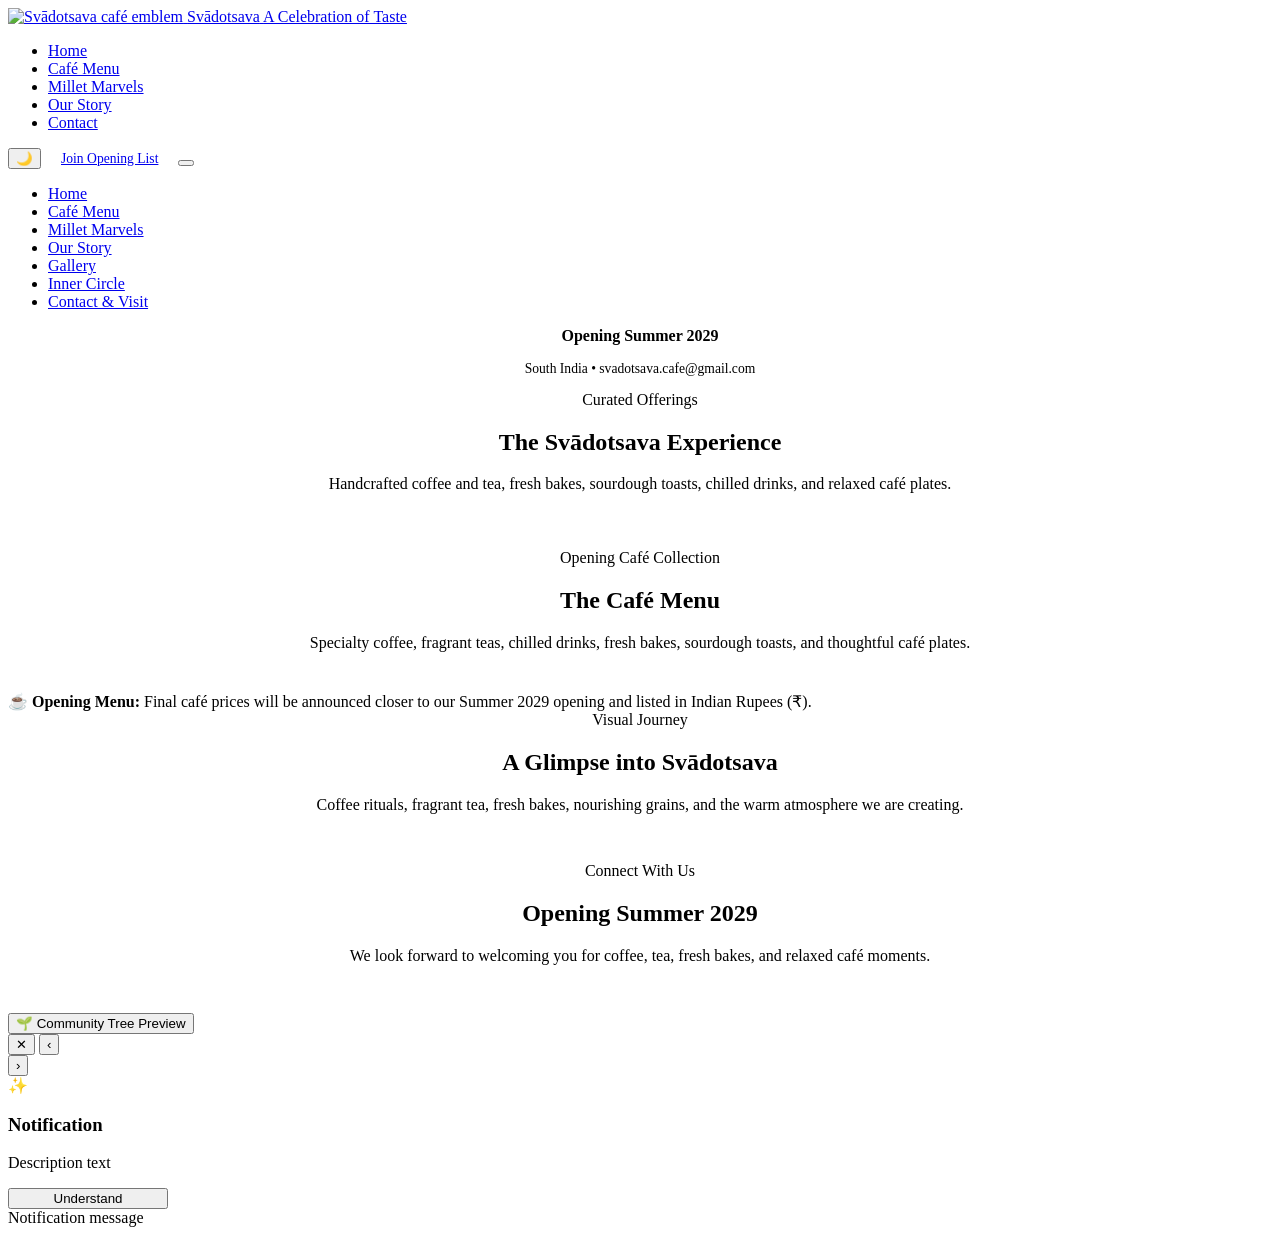
==== commit 50e3b76a: "seo: add canonical link, og:url, geo meta, and rich menu JSON-LD schema" ====
--- a/index.html
+++ b/index.html
@@ -1,382 +1,402 @@
-<!doctype html>
+<!DOCTYPE html>
 <html lang="en">
-
 <head>
-  <meta charset="utf-8" />
-  <meta name="viewport" content="width=device-width,initial-scale=1" />
-  <title>Svādotsava&trade; — Coming Soon</title>
-  <meta name="description"
-    content="Svādotsava™️ — A Celebration of Taste. Coming Summer 2027. Authentic South Indian flavors, specialty coffee, and artisan teas." />
-  <meta property="og:title" content="Svādotsava™️ — A Celebration of Taste" />
-  <meta property="og:description"
-    content="Experience authentic South Indian flavors, specialty coffee, and artisan teas. Opening Summer 2027." />
-  <meta property="og:image" content="https://svadotsava.com/assets/images/brand/black_logo_circle_nobg.png" />
-  <meta property="og:url" content="https://svadotsava.com/" />
-  <link rel="icon" type="image/png" href="assets/images/brand/black_logo_circle_nobg.png" />
-
+  <meta charset="UTF-8">
+  <meta name="viewport" content="width=device-width, initial-scale=1.0">
+  <title>Svādotsava Café — Coffee, Tea, Bakes & Café Plates</title>
+  
+  <!-- SEO & Social Meta Tags -->
+  <link rel="canonical" href="https://svadotsava.com/">
+  <meta name="description" content="Svādotsava is a contemporary café for handcrafted coffee and tea, sourdough pizzas, artisanal bakes, sourdough toasts, millet treats, chilled drinks, and relaxed café plates. Opening Summer 2029 in South India.">
+  <meta name="keywords" content="Svādotsava café, specialty coffee, sourdough pizza, artisan tea, filter coffee, croissants, millet treats, sourdough toast, café bakes, South India cafe">
+  <meta name="author" content="Svādotsava Café">
+  <meta name="robots" content="index, follow, max-image-preview:large, max-snippet:-1, max-video-preview:-1">
+  <meta name="geo.region" content="IN-KA">
+  <meta name="geo.placename" content="South India">
+  
+  <!-- OpenGraph Metadata -->
+  <meta property="og:title" content="Svādotsava — A Celebration of Taste">
+  <meta property="og:description" content="A contemporary café for specialty coffee, artisan tea, sourdough pizzas, fresh bakes, sourdough toasts, desserts, and café plates. Opening Summer 2029.">
+  <meta property="og:url" content="https://svadotsava.com/">
+  <meta property="og:image" content="https://svadotsava.com/assets/images/brand/svadotsava_cafe_logo.jpg">
+  <meta property="og:type" content="website">
+  <meta property="og:site_name" content="Svādotsava Café">
+  
+  <!-- Twitter Card Metadata -->
+  <meta name="twitter:card" content="summary_large_image">
+  <meta name="twitter:title" content="Svādotsava — A Celebration of Taste">
+  <meta name="twitter:description" content="Handcrafted coffee and tea, sourdough pizzas, fresh bakes, sourdough toasts, and café plates. Opening Summer 2029.">
+  <meta name="twitter:image" content="https://svadotsava.com/assets/images/brand/svadotsava_cafe_logo.jpg">
+
+  <!-- Google Fonts -->
   <link rel="preconnect" href="https://fonts.googleapis.com">
   <link rel="preconnect" href="https://fonts.gstatic.com" crossorigin>
-  <link
-    href="https://fonts.googleapis.com/css2?family=Playfair+Display:ital,wght@0,400..900;1,400..900&family=Open+Sans:wght@400;600&display=swap"
-    rel="stylesheet">
-
-  <link rel="stylesheet" href="assets/css/styles.css?v=4">
-  <link rel="stylesheet" href="assets/css/colors_and_type.css">
-  <script data-goatcounter="https://svadotsava.goatcounter.com/count"
-        async src="//gc.zgo.at/count.js"></script>
-
-  <link rel="stylesheet" href="assets/css/festivals.css">
+  <link href="https://fonts.googleapis.com/css2?family=Playfair+Display:ital,wght@0,400..800;1,400..800&family=Plus+Jakarta+Sans:wght@400;500;600;700&display=swap" rel="stylesheet">
+
+  <!-- Main Stylesheet -->
+  <link rel="stylesheet" href="css/styles.css?v=3">
+  <link rel="icon" type="image/webp" href="assets/images/brand/svadotsava_cafe_logo_mark.webp">
+
+  <!-- JSON-LD Structured Data for Search Engines -->
+  <script type="application/ld+json">
+  {
+    "@context": "https://schema.org",
+    "@type": "CafeOrCoffeeShop",
+    "name": "Svādotsava",
+    "url": "https://svadotsava.com/",
+    "image": "https://svadotsava.com/assets/images/brand/svadotsava_cafe_logo.jpg",
+    "description": "Svādotsava combines the Sanskrit words 'svāda' (taste) and 'utsava' (celebration). A contemporary café for handcrafted coffee, tea, sourdough pizzas, bakes, and relaxed plates.",
+    "servesCuisine": ["Coffee", "Tea", "Contemporary Cafe", "Artisanal Bakery", "Sourdough Pizza"],
+    "priceRange": "₹—",
+    "email": "svadotsava.cafe@gmail.com",
+    "address": {
+      "@type": "PostalAddress",
+      "addressRegion": "South India",
+      "addressCountry": "IN"
+    },
+    "hasMenu": {
+      "@type": "Menu",
+      "name": "Svādotsava Café Menu",
+      "hasMenuSection": [
+        {
+          "@type": "MenuSection",
+          "name": "Craft Coffee & Specialty Drinks",
+          "description": "Filter coffee, espresso beverages, teas, and house elixirs."
+        },
+        {
+          "@type": "MenuSection",
+          "name": "Bakes & Café Plates",
+          "description": "Artisanal sourdough pizzas, croissants, sourdough toasts, and café plates."
+        },
+        {
+          "@type": "MenuSection",
+          "name": "Millet Marvels",
+          "description": "Wholesome millet waffles, bowls, and millet bakes."
+        }
+      ]
+    },
+    "openingHoursSpecification": {
+      "@type": "OpeningHoursSpecification",
+      "description": "Opening Summer 2029"
+    },
+    "sameAs": [
+      "https://instagram.com/svadotsava.cafe"
+    ]
+  }
+  </script>
+
+  <style>
+    /* Skip to content link for accessibility */
+    .skip-link {
+      position: absolute;
+      top: -100px;
+      left: 1rem;
+      background: #A45107;
+      color: #FFFFFF;
+      padding: 0.5rem 1rem;
+      z-index: 9999;
+      border-radius: 4px;
+      font-weight: 600;
+    }
+    .skip-link:focus {
+      top: 1rem;
+    }
+  </style>
 </head>
-
-<body class="page-home">
-
-  <div class="page-symbol-field" aria-hidden="true">
-    <span style="--x:8%;--y:12%;--r:-18deg;--s:1.9rem;">ॐ</span>
-    <span style="--x:22%;--y:30%;--r:12deg;--s:2.2rem;">श्री</span>
-    <span style="--x:15%;--y:22%;--r:0deg;--s:1.5rem;">卐</span>
-    <span style="--x:41%;--y:10%;--r:-8deg;--s:1.7rem;">ॐ</span>
-    <span style="--x:63%;--y:24%;--r:10deg;--s:2rem;">श्री</span>
-    <span style="--x:72%;--y:9%;--r:0deg;--s:1.45rem;">卐</span>
-    <span style="--x:82%;--y:14%;--r:-14deg;--s:1.8rem;">ॐ</span>
-    <span style="--x:12%;--y:52%;--r:14deg;--s:2.1rem;">श्री</span>
-    <span style="--x:24%;--y:46%;--r:0deg;--s:1.55rem;">卐</span>
-    <span style="--x:31%;--y:66%;--r:-10deg;--s:1.8rem;">ॐ</span>
-    <span style="--x:53%;--y:48%;--r:8deg;--s:2.3rem;">श्री</span>
-    <span style="--x:61%;--y:62%;--r:0deg;--s:1.5rem;">卐</span>
-    <span style="--x:76%;--y:58%;--r:-16deg;--s:1.9rem;">ॐ</span>
-    <span style="--x:88%;--y:74%;--r:11deg;--s:2.1rem;">श्री</span>
-    <span style="--x:18%;--y:84%;--r:-12deg;--s:2rem;">ॐ</span>
-    <span style="--x:34%;--y:80%;--r:0deg;--s:1.5rem;">卐</span>
-    <span style="--x:47%;--y:88%;--r:9deg;--s:2.2rem;">श्री</span>
-    <span style="--x:69%;--y:82%;--r:-9deg;--s:1.8rem;">ॐ</span>
-    <span style="--x:81%;--y:86%;--r:0deg;--s:1.45rem;">卐</span>
+<body>
+  <!-- Accessibility Skip Link -->
+  <a href="#main-content" class="skip-link">Skip to main content</a>
+
+  <!-- Header Navigation -->
+  <header class="site-header" role="banner">
+    <div class="container header-container">
+      <a href="#hero" class="brand-logo" aria-label="Svādotsava Home">
+        <img class="brand-mark" src="assets/images/brand/svadotsava_cafe_logo_mark.webp" alt="Svādotsava café emblem" width="56" height="56">
+        <span class="brand-wordmark">
+          <span class="brand-title">Svādotsava</span>
+          <span class="brand-tagline">A Celebration of Taste</span>
+        </span>
+      </a>
+
+      <nav aria-label="Main Navigation">
+        <ul class="nav-links">
+          <li><a href="#hero" class="nav-link active">Home</a></li>
+          <li><a href="#menu" class="nav-link">Café Menu</a></li>
+          <li><a href="#millet-marvels" class="nav-link">Millet Marvels</a></li>
+          <li><a href="#story" class="nav-link">Our Story</a></li>
+          <li><a href="#contact" class="nav-link">Contact</a></li>
+        </ul>
+      </nav>
+
+      <div class="header-actions">
+        <button class="theme-toggle-btn" id="theme-toggle-btn" aria-label="Toggle Dark/Light Mode">🌙</button>
+        <a href="#inner-circle" class="btn btn-secondary" style="padding: 0.45rem 1rem; font-size: 0.85rem;">Join Opening List</a>
+
+        <button class="hamburger-btn" aria-label="Toggle navigation menu" aria-expanded="false">
+          <span class="hamburger-line"></span>
+          <span class="hamburger-line"></span>
+          <span class="hamburger-line"></span>
+        </button>
+      </div>
+    </div>
+  </header>
+
+  <!-- Mobile Drawer Menu -->
+  <div class="mobile-nav-drawer" aria-label="Mobile Navigation Drawer">
+    <ul class="mobile-nav-links">
+      <li><a href="#hero" class="mobile-nav-link">Home</a></li>
+      <li><a href="#menu" class="mobile-nav-link">Café Menu</a></li>
+      <li><a href="#millet-marvels" class="mobile-nav-link">Millet Marvels</a></li>
+      <li><a href="#story" class="mobile-nav-link">Our Story</a></li>
+      <li><a href="#gallery" class="mobile-nav-link">Gallery</a></li>
+      <li><a href="#inner-circle" class="mobile-nav-link">Inner Circle</a></li>
+      <li><a href="#contact" class="mobile-nav-link">Contact & Visit</a></li>
+    </ul>
+    <div style="margin-top: auto; text-align: center; color: var(--text-medium);">
+      <p style="font-weight: 600; color: var(--heading-color);">Opening Summer 2029</p>
+      <p style="font-size: 0.85rem; margin-top: 0.25rem;">South India • svadotsava.cafe@gmail.com</p>
+    </div>
   </div>
 
-  <!-- NAV -->
-  <header class="nav">
-    <div class="container nav-inner">
-      <a href="index.html" class="brand-box">
-        <div class="brand-name"><span style="color:var(--primary)">Svād</span><span
-            style="color:var(--accent)">otsava</span><sup class="tm">&trade;</sup></div>
-        <div class="brand-tagline">A Celebration of Taste</div>
-      </a>
-      <button class="mobile-menu-toggle" id="mobile-toggle" aria-label="Toggle Menu" aria-expanded="false"
-        onclick="(function(b){const n=document.getElementById('nav-links'),d=document.getElementById('nav-backdrop'),o=n.classList.toggle('open');d.classList.toggle('open',o);b.setAttribute('aria-expanded',o);})(this)">☰</button>
-      <div id="nav-backdrop" class="nav-backdrop"
-        onclick="document.getElementById('nav-links').classList.remove('open');document.getElementById('mobile-toggle').setAttribute('aria-expanded','false');this.classList.remove('open');">
-      </div>
-      <nav id="nav-links" class="nav-links" aria-label="Primary">
-        <a class="active" href="index.html">Home</a>
-        <a href="menu.html">Menu</a>
-        <a href="cafe.html">Cafe</a>
-        <a href="millets.html">Millet Marvels</a>
-        <a href="story.html">Our Story</a>
-        <a href="farmers.html">Our Farmers</a>
-      </nav>
-    </div>
-  </header>
-
-  <main>
-
-    <!-- HERO -->
-    <section class="hero">
-      <div class="hero-watermark" aria-hidden="true">
-        <img src="assets/images/brand/black_logo_circle_nobg.png" alt="" />
-      </div>
-
-      <div class="container hero-inner">
-        <h1 class="reveal" data-delay="0">Svādotsava<sup class="tm">&trade;</sup></h1>
-        <p class="tagline reveal" data-delay="100">A Celebration of Taste</p>
-
-        <div class="trinity reveal" data-delay="200">
-          <div class="tri-item">
-            <div class="tri-icon"><svg width="24" height="24" viewBox="0 0 24 24" fill="none" stroke="currentColor"
-                stroke-width="1.5">
-                <path
-                  d="M12 2v20M8 6c0 2-2 4-4 4M8 10c0 2-2 4-4 4M8 14c0 2-2 4-4 4M16 6c0 2 2 4 4 4M16 10c0 2 2 4 4 4M16 14c0 2 2 4 4 4" />
-              </svg></div>
-            <div class="tri-label">Golden Grains</div>
+  <!-- Main Webpage Content -->
+  <main id="main-content">
+    
+    <!-- 1. Hero Section -->
+    <section id="hero" class="hero-section" aria-label="Hero Introduction">
+      <div class="container" id="hero-content">
+        <!-- Rendered dynamically by app.js -->
+      </div>
+    </section>
+
+    <!-- 2. Visually Prominent Opening Announcement -->
+    <section id="announcement" class="announcement-section" aria-label="Grand Opening Announcement">
+      <div class="container" id="announcement-wrap">
+        <!-- Rendered dynamically by app.js -->
+      </div>
+    </section>
+
+    <!-- 3. Experience Categories -->
+    <section id="experience" class="experience-section" aria-label="Experience Categories">
+      <div class="container">
+        <div style="text-align: center;">
+          <div class="section-tag" style="justify-content: center;">Curated Offerings</div>
+          <h2 class="section-title">The Svādotsava Experience</h2>
+          <p class="section-subtitle" style="margin: 0 auto 3.5rem;">
+            Handcrafted coffee and tea, fresh bakes, sourdough toasts, chilled drinks, and relaxed café plates.
+          </p>
+        </div>
+        <div class="experience-grid" id="experience-grid">
+          <!-- Rendered dynamically by app.js -->
+        </div>
+      </div>
+    </section>
+
+    <!-- 4. Café-first menu -->
+    <section id="menu" class="menu-section" aria-label="Coffee, tea, bakes, and contemporary café menu">
+      <div class="container">
+        <div style="text-align: center;">
+          <div class="section-tag" style="justify-content: center;">Opening Café Collection</div>
+          <h2 class="section-title">The Café Menu</h2>
+          <p class="section-subtitle" style="margin: 0 auto 2.5rem;">
+            Specialty coffee, fragrant teas, chilled drinks, fresh bakes, sourdough toasts, and thoughtful café plates.
+          </p>
+        </div>
+
+        <div class="menu-filter-bar" id="menu-filter-bar" role="tablist" aria-label="Menu Category Filters">
+          <!-- Filter buttons rendered dynamically -->
+        </div>
+
+        <div class="menu-grid" id="menu-grid" role="tabpanel" aria-live="polite" aria-labelledby="menu-tab-all" tabindex="0">
+          <!-- Menu item cards rendered dynamically -->
+        </div>
+
+        <div class="menu-notice-box">
+          ☕ <strong>Opening Menu:</strong> Final café prices will be announced closer to our Summer 2029 opening and listed in Indian Rupees (₹).
+        </div>
+      </div>
+    </section>
+
+    <!-- 5. Our Story Section -->
+    <section id="story" class="story-section" aria-label="Our Story and Philosophy">
+      <div class="container" id="story-content">
+        <!-- Rendered dynamically by app.js -->
+      </div>
+    </section>
+
+    <!-- Millet café collection -->
+    <section id="millet-marvels" class="millet-section" aria-label="Millet café treats">
+      <div class="container" id="millet-content">
+        <!-- Rendered dynamically by app.js -->
+      </div>
+    </section>
+
+    <!-- Café Gallery -->
+    <section id="gallery" class="gallery-section" aria-label="Café Gallery">
+      <div class="container">
+        <div style="text-align: center;">
+          <div class="section-tag" style="justify-content: center;">Visual Journey</div>
+          <h2 class="section-title">A Glimpse into Svādotsava</h2>
+          <p class="section-subtitle" style="margin: 0 auto 3rem;">
+            Coffee rituals, fragrant tea, fresh bakes, nourishing grains, and the warm atmosphere we are creating.
+          </p>
+        </div>
+
+        <div class="gallery-grid" id="gallery-grid">
+          <!-- Masonry images rendered dynamically -->
+        </div>
+      </div>
+    </section>
+
+    <!-- 11. Inner Circle Guest-List Signup -->
+    <section id="inner-circle" class="inner-circle-section" aria-label="Inner Circle Guest List Signup">
+      <div class="container" id="inner-circle-content">
+        <!-- Rendered dynamically by app.js -->
+      </div>
+    </section>
+
+    <!-- 12. Contact and Visit Section -->
+    <section id="contact" class="contact-section" aria-label="Contact Details">
+      <div class="container">
+        <div style="text-align: center;">
+          <div class="section-tag" style="justify-content: center;">Connect With Us</div>
+          <h2 class="section-title">Opening Summer 2029</h2>
+          <p class="section-subtitle" style="margin: 0 auto 3rem;">
+            We look forward to welcoming you for coffee, tea, fresh bakes, and relaxed café moments.
+          </p>
+        </div>
+
+        <div class="contact-grid" id="contact-grid">
+          <!-- Rendered dynamically by app.js -->
+        </div>
+      </div>
+    </section>
+  </main>
+
+  <!-- Community Digital Tree Preview -->
+  <button
+    class="community-tree-toggle"
+    id="community-tree-toggle"
+    type="button"
+    aria-controls="community-tree-panel"
+    aria-expanded="false"
+  >
+    <span class="community-tree-toggle-icon" aria-hidden="true">🌱</span>
+    <span>Community Tree</span>
+    <span class="community-tree-toggle-badge">Preview</span>
+  </button>
+
+  <aside
+    class="community-tree-panel"
+    id="community-tree-panel"
+    aria-labelledby="community-tree-title"
+    aria-describedby="community-tree-description"
+    hidden
+  >
+    <div class="community-tree-header">
+      <div>
+        <div class="community-tree-eyebrow">Interactive preview · Sample names only</div>
+        <h2 class="community-tree-title" id="community-tree-title">Our Community Tree</h2>
+        <p class="community-tree-description" id="community-tree-description">
+          Every future opt-in café order can help this shared tree grow.
+        </p>
+      </div>
+      <button class="community-tree-close" id="community-tree-close" type="button" aria-label="Close Community Tree">✕</button>
+    </div>
+
+    <div class="community-tree-layout">
+      <div class="community-tree-stage" id="community-tree-stage">
+        <canvas
+          id="community-tree-canvas"
+          width="900"
+          height="560"
+          tabindex="0"
+          role="img"
+          aria-label="A symmetrical glowing digital community tree on a dark background with bright green leaves, pink blossoms, and rose-red coffee cherries. Use the search results beside the tree for keyboard access."
+        ></canvas>
+        <div class="community-tree-tooltip" id="community-tree-tooltip" role="tooltip" aria-hidden="true"></div>
+      </div>
+
+      <div class="community-tree-controls">
+        <form class="community-tree-search" id="community-tree-search-form" role="search">
+          <label for="community-tree-search-input">Search a sample name</label>
+          <div class="community-tree-search-row">
+            <input
+              id="community-tree-search-input"
+              type="search"
+              placeholder="Try Rama or Arjuna"
+              autocomplete="off"
+              maxlength="32"
+            >
+            <button id="community-tree-search-clear" type="button">Clear</button>
           </div>
-          <div class="tri-item">
-            <div class="tri-icon"><svg width="24" height="24" viewBox="0 0 24 24" fill="none" stroke="currentColor"
-                stroke-width="1.5">
-                <path d="M18 8h1a4 4 0 0 1 0 8h-1M2 8h16v9a4 4 0 0 1-4 4H6a4 4 0 0 1-4-4V8zM6 1v3M10 1v3M14 1v3" />
-              </svg></div>
-            <div class="tri-label">Heart of Coffee</div>
-          </div>
-          <div class="tri-item">
-            <div class="tri-icon"><svg width="24" height="24" viewBox="0 0 24 24" fill="none" stroke="currentColor"
-                stroke-width="1.5">
-                <path
-                  d="M11 20A7 7 0 0 1 9.8 6.1C15.5 5 17 4.48 19 2c1 2 2 4.18 2 8 0 5.5-4.78 10-10 10ZM2 21c0-3 1.85-5.36 5.08-6C9.5 14.52 12 13 13 12" />
-              </svg></div>
-            <div class="tri-label">Spirit of Tea</div>
-          </div>
-        </div>
-
-        <div class="pill reveal" data-delay="300">
-          <svg width="14" height="14" viewBox="0 0 24 24" fill="none" stroke="currentColor" stroke-width="2"
-            style="flex-shrink:0">
-            <rect x="3" y="4" width="18" height="18" rx="2" />
-            <line x1="16" y1="2" x2="16" y2="6" />
-            <line x1="8" y1="2" x2="8" y2="6" />
-            <line x1="3" y1="10" x2="21" y2="10" />
-          </svg>
-          Opening Summer 2027
-        </div>
-
-        <p class="reveal" data-delay="400">
-          Where every meal is an <em>Utsava</em> — a sacred festival that lifts the spirit and nourishes the soul.
-          Something the city has never tasted before is rising. Be there on Day&nbsp;One.
+        </form>
+
+        <div class="community-tree-results-wrap">
+          <div class="community-tree-results-heading">Names in this preview</div>
+          <div class="community-tree-results" id="community-tree-results" aria-live="polite"></div>
+        </div>
+
+        <div class="community-tree-detail" id="community-tree-detail" role="status" aria-live="polite">
+          Hover, tap, or choose a name to explore the tree.
+        </div>
+
+        <div class="community-tree-legend" aria-label="Community Tree order tiers">
+          <div><span aria-hidden="true">🍃</span><strong>Leaf</strong><span>Below ₹500</span></div>
+          <div><span aria-hidden="true">🌸</span><strong>Flower</strong><span>₹500–₹1,000</span></div>
+          <div><span aria-hidden="true">🍎</span><strong>Fruit</strong><span>Above ₹1,000</span></div>
+        </div>
+
+        <p class="community-tree-privacy">
+          Launch preview only. A live version will show a customer-chosen display name only after explicit consent and a secure POS connection.
         </p>
-
-        <div class="tiny-gold reveal" data-delay="500">— A CELEBRATION OF TASTE —</div>
-
-        <div id="signup-container">
-          <form class="signup reveal" data-delay="600" id="signup-form">
-            <input type="email" name="email" placeholder="Enter your email" aria-label="Email address" required />
-            <button class="btn" type="submit">Join the Inner Circle <span class="arrow">→</span></button>
-          </form>
-          <div id="signup-success" class="success-message reveal" style="display: none;">
-            <div style="margin-bottom: 18px; display:flex; justify-content:center;">
-              <svg width="56" height="56" viewBox="0 0 56 56" fill="none">
-                <circle cx="28" cy="28" r="27" stroke="#c09050" stroke-width="1.5" opacity="0.55" />
-                <path d="M18 28l7 7 13-13" stroke="#c09050" stroke-width="2.5" stroke-linecap="round"
-                  stroke-linejoin="round" />
-              </svg>
-            </div>
-            <h3>You're on the list!</h3>
-            <p>We'll reach out to you first when our doors open. Welcome to the inner circle.</p>
-          </div>
-          <div id="signup-error" class="error-message" style="display: none;">
-            Something went wrong. Please try again or email us directly at svadotsava.cafe@gmail.com.
-          </div>
-        </div>
-        <div class="hint reveal" data-delay="700">Be the first to know when we open our doors</div>
-      </div>
-    </section>
-
-    <!-- INFO CARDS -->
-    <section class="muted-section">
-      <div class="container center">
-        <h2 class="reveal">Be First. Be Inside the Circle.</h2>
-        <p class="lead reveal" data-delay="100">Everything you need to know before we open our doors.</p>
-
-        <div class="cards">
-          <div class="card reveal" data-delay="150">
-            <div class="icircle"><svg width="24" height="24" viewBox="0 0 24 24" fill="none" stroke="currentColor"
-                stroke-width="1.5">
-                <rect x="3" y="4" width="18" height="18" rx="2" ry="2" />
-                <line x1="16" y1="2" x2="16" y2="6" />
-                <line x1="8" y1="2" x2="8" y2="6" />
-                <line x1="3" y1="10" x2="21" y2="10" />
-              </svg></div>
-            <h3>Opening Date</h3>
-            <p>Summer 2027 / Exact date to be announced</p>
-          </div>
-
-          <div class="card reveal" data-delay="250">
-            <div class="icircle"><svg width="24" height="24" viewBox="0 0 24 24" fill="none" stroke="currentColor"
-                stroke-width="1.5">
-                <path d="M21 10c0 7-9 13-9 13s-9-6-9-13a9 9 0 0 1 18 0z" />
-                <circle cx="12" cy="10" r="3" />
-              </svg></div>
-            <h3>Location</h3>
-            <p>South India — our address will be revealed closer to opening</p>
-          </div>
-
-          <div class="card reveal" data-delay="350">
-            <div class="icircle"><svg width="24" height="24" viewBox="0 0 24 24" fill="none" stroke="currentColor"
-                stroke-width="1.5">
-                <path d="M4 4h16c1.1 0 2 .9 2 2v12c0 1.1-.9 2-2 2H4c-1.1 0-2-.9-2-2V6c0-1.1.9-2 2-2z" />
-                <polyline points="22,6 12,13 2,6" />
-              </svg></div>
-            <h3>Get in Touch</h3>
-            <p><a href="mailto:svadotsava.cafe@gmail.com">svadotsava.cafe@gmail.com</a><br />We’d love to hear from you</p>
-          </div>
-        </div>
-      </div>
-    </section>
-
-    <!-- WHAT IS -->
-    <section>
-      <div class="container center">
-        <h2 class="reveal">The Essence of Svādotsava<sup class="tm">&trade;</sup></h2>
-        <p class="lead reveal" data-delay="100">
-          In the sacred Shastras, <em>Svāda</em> is more than taste—it is the soulful relishing of life’s essence.
-          Combined with <em>Utsava</em>, which means “a celebration that removes worldly sorrow,” our name is our
-          mission.
-        </p>
-        <p class="lead reveal" data-delay="200" style="margin-top:10px;">
-          We’re creating a sanctuary where food lovers, caffeine seekers, and tea connoisseurs unite in celebration.
-          A space where every meal lifts the spirit and every visit feels like coming home.
-        </p>
-
-        <a class="outline-btn reveal" data-delay="300" href="story.html">Learn More About Our Story</a>
-      </div>
-    </section>
-
-    <!-- FOOTER -->
-  </main>
-
-  <footer>
-    <div class="container">
-      <div class="footer-grid">
-        <div>
-          <div class="f-brand"><span style="color:var(--primary)">Svād</span><span
-              style="color:var(--accent)">otsava</span><sup class="tm">&trade;</sup></div>
-          <div class="f-small">A Celebration of Taste</div>
-          <div class="f-small" style="margin-top:10px;">Golden Grains · Heart of Coffee · Spirit of Tea</div>
-          <div class="social-links">
-            <a href="https://instagram.com/svadotsava.cafe" target="_blank" rel="noopener" class="social-link"
-              aria-label="Instagram">
-              <svg width="16" height="16" viewBox="0 0 24 24" fill="none" stroke="currentColor" stroke-width="2"
-                stroke-linecap="round" stroke-linejoin="round">
-                <rect x="2" y="2" width="20" height="20" rx="5" />
-                <circle cx="12" cy="12" r="4" />
-                <circle cx="18" cy="6" r="1" fill="currentColor" stroke="none" />
-              </svg>
-            </a>
-          </div>
-        </div>
-
-        <div>
-          <div class="f-label">Quick Links</div>
-          <div class="f-links">
-            <a href="index.html">Home</a>
-            <a href="menu.html">Menu</a>
-            <a href="cafe.html">Cafe</a>
-            <a href="millets.html">Millet Marvels</a>
-            <a href="story.html">Our Story</a>
-            <a href="farmers.html">Our Farmers</a>
-          </div>
-        </div>
-
-        <div>
-          <div class="f-label">Opening Summer 2027</div>
-          <div class="f-small">We’re preparing something extraordinary…</div>
-          <div class="f-small" style="margin-top:10px;">
-            Email: <a href="mailto:svadotsava.cafe@gmail.com"
-              style="color:var(--primary);font-weight:600;">svadotsava.cafe@gmail.com</a>
-          </div>
-        </div>
-      </div>
-
-      <div class="copyright">© 2026 Svādotsava™️. All rights reserved.</div>
-      <div class="visitor-counter reveal" data-delay="300">
-        <a href="https://hits.dwyl.com/cmnaveen/cmnaveen.github.io">
-          <img
-            src="https://hits.dwyl.com/cmnaveen/cmnaveen.github.io.svg?style=flat-square&show=unique&label=Svadotsava+Visitors&color=7c3a10"
-            alt="Hits Counter" />
-        </a>
-      </div>
+      </div>
+    </div>
+  </aside>
+
+  <!-- Footer -->
+  <footer class="site-footer" role="contentinfo">
+    <div class="container" id="footer-content">
+      <!-- Rendered dynamically by app.js -->
     </div>
   </footer>
 
-  <script>
-    // Smooth scroll-reveal animations (IntersectionObserver) + small stagger
-    const revealEls = [...document.querySelectorAll('.reveal')];
-
-    const io = new IntersectionObserver((entries) => {
-      entries.forEach((e) => {
-        if (!e.isIntersecting) return;
-        const el = e.target;
-        const delay = parseInt(el.getAttribute('data-delay') || '0', 10);
-        setTimeout(() => el.classList.add('in'), delay);
-        io.unobserve(el);
-      });
-    }, { threshold: 0.1 });
-
-    revealEls.forEach(el => io.observe(el));
-
-    // Hero initial stagger (ensures fast fade even if already in view)
-    window.addEventListener('load', () => {
-      revealEls.forEach(el => {
-        if (el.getBoundingClientRect().top < window.innerHeight * 0.95) {
-          const delay = parseInt(el.getAttribute('data-delay') || '0', 10);
-          setTimeout(() => el.classList.add('in'), delay);
-        }
-      });
-    });
-
-    // Notify Me Form Handling
-    const signupForm = document.getElementById('signup-form');
-    const signupSuccess = document.getElementById('signup-success');
-    const signupError = document.getElementById('signup-error');
-
-    if (signupForm) {
-      signupForm.addEventListener('submit', function (e) {
-        e.preventDefault();
-        signupForm.classList.add('submitting');
-        signupError.style.display = 'none';
-
-        const formData = new FormData(this);
-
-        // Visual Mockup Mode: Show success even if fetch fails
-        fetch('https://formspree.io/f/mjvnyrzk', {
-          method: 'POST',
-          body: formData,
-          headers: {
-            'Accept': 'application/json'
-          }
-        }).then(response => {
-          if (response.ok) {
-            signupForm.style.display = 'none';
-            signupSuccess.style.display = 'block';
-            setTimeout(() => signupSuccess.classList.add('in'), 50);
-          } else {
-            signupForm.classList.remove('submitting');
-            signupError.style.display = 'block';
-          }
-        }).catch(() => {
-          signupForm.classList.remove('submitting');
-          signupError.style.display = 'block';
-        });
-      });
-    }
-  </script>
-
-    <!-- CART UI -->
-  <!-- CART DRAWER & OVERLAY -->
-  <div class="cart-overlay" id="cart-overlay"></div>
-  <div class="cart-drawer" id="cart-drawer">
-    <div class="cart-header">
-      <h2>
-        <svg width="20" height="20" viewBox="0 0 24 24" fill="none" stroke="currentColor" stroke-width="2" stroke-linecap="round" stroke-linejoin="round"><path d="M6 2L3 6v14a2 2 0 0 0 2 2h14a2 2 0 0 0 2-2V6l-3-4z"/><line x1="3" y1="6" x2="21" y2="6"/><path d="M16 10a4 4 0 0 1-8 0"/></svg>
-        Your Celebration Cart
-      </h2>
-      <button class="close-cart-btn" id="close-cart-btn" onclick="toggleCart()">&times;</button>
-    </div>
-    <div class="cart-body">
-      <!-- Empty State -->
-      <div class="cart-empty-state" id="cart-empty-state">
-        <div class="icon" style="border-radius: 50%; display: flex; align-items: center; justify-content: center; margin: 0 auto 20px;">🛒</div>
-        <p>Your cart is empty.</p>
-        <a href="menu.html" class="btn primary" onclick="toggleCart(); return true;" style="padding: 10px 20px; font-size: 0.9rem; text-decoration: none; display: inline-block;">Explore Menu</a>
-      </div>
-      <!-- Cart Items Container -->
-      <div class="cart-items" id="cart-items"></div>
-    </div>
-    <div class="cart-footer">
-      <div class="cart-subtotal-row">
-        <span>Subtotal</span>
-        <strong id="cart-subtotal">S$0.00</strong>
-      </div>
-      <button class="cart-checkout-btn" id="cart-checkout-btn" onclick="handleCheckout()" disabled>
-        Proceed to Checkout
-      </button>
+  <!-- Lightbox Modal Container -->
+  <div class="lightbox-modal" id="lightbox-modal" role="dialog" aria-modal="true" aria-label="Image View Modal" aria-describedby="lightbox-caption">
+    <div class="lightbox-content">
+      <button class="lightbox-close-btn" id="lightbox-close-btn" aria-label="Close image view">✕</button>
+      <button class="lightbox-prev-btn" id="lightbox-prev-btn" aria-label="Previous image">‹</button>
+      <img id="lightbox-img" src="" alt="" />
+      <div class="lightbox-caption" id="lightbox-caption"></div>
+      <button class="lightbox-next-btn" id="lightbox-next-btn" aria-label="Next image">›</button>
     </div>
   </div>
 
-  <!-- Floating Cart Toggle Button -->
-  <button class="cart-toggle-btn" onclick="toggleCart()" aria-label="Toggle Shopping Cart">
-    <svg width="24" height="24" viewBox="0 0 24 24" fill="none" stroke="currentColor" stroke-width="2" stroke-linecap="round" stroke-linejoin="round"><path d="M6 2L3 6v14a2 2 0 0 0 2 2h14a2 2 0 0 0 2-2V6l-3-4z"/><line x1="3" y1="6" x2="21" y2="6"/><path d="M16 10a4 4 0 0 1-8 0"/></svg>
-    <span class="cart-count-badge" style="display: none;">0</span>
-  </button>
-
-  <script src="assets/js/cart.js"></script>
-
-  <script src="assets/js/festivals.js"></script>
+  <!-- Interactive Information Modal -->
+  <div class="modal-overlay" id="modal-overlay" role="dialog" aria-modal="true" aria-labelledby="modal-title" aria-describedby="modal-desc">
+    <div class="modal-card">
+      <div class="modal-icon" id="modal-icon">✨</div>
+      <h3 class="modal-title" id="modal-title">Notification</h3>
+      <p class="modal-desc" id="modal-desc">Description text</p>
+      <button class="btn btn-primary" id="modal-close-btn" style="min-width: 160px;">Understand</button>
+    </div>
+  </div>
+
+  <!-- Toast Notification -->
+  <div class="toast-msg" id="toast-msg" role="status" aria-live="polite">Notification message</div>
+
+  <!-- Modular CMS-Ready JavaScript Data Layer -->
+  <script src="js/data/business.js?v=3"></script>
+  <script src="js/data/story.js?v=3"></script>
+  <script src="js/data/menu.js?v=3"></script>
+  <script src="js/data/millets.js?v=3"></script>
+  <script src="js/data/gallery.js?v=3"></script>
+  <script src="js/data/community-tree.js?v=3"></script>
+  <script src="js/data/recipes.js?v=3"></script>
+  <script src="js/data/index.js?v=3"></script>
+
+  <!-- Application Logic -->
+  <script src="js/app.js?v=3"></script>
+  <script src="js/community-tree.js?v=3"></script>
+  <script src="js/recipes.js?v=3"></script>
 </body>
-
-</html>+</html>
